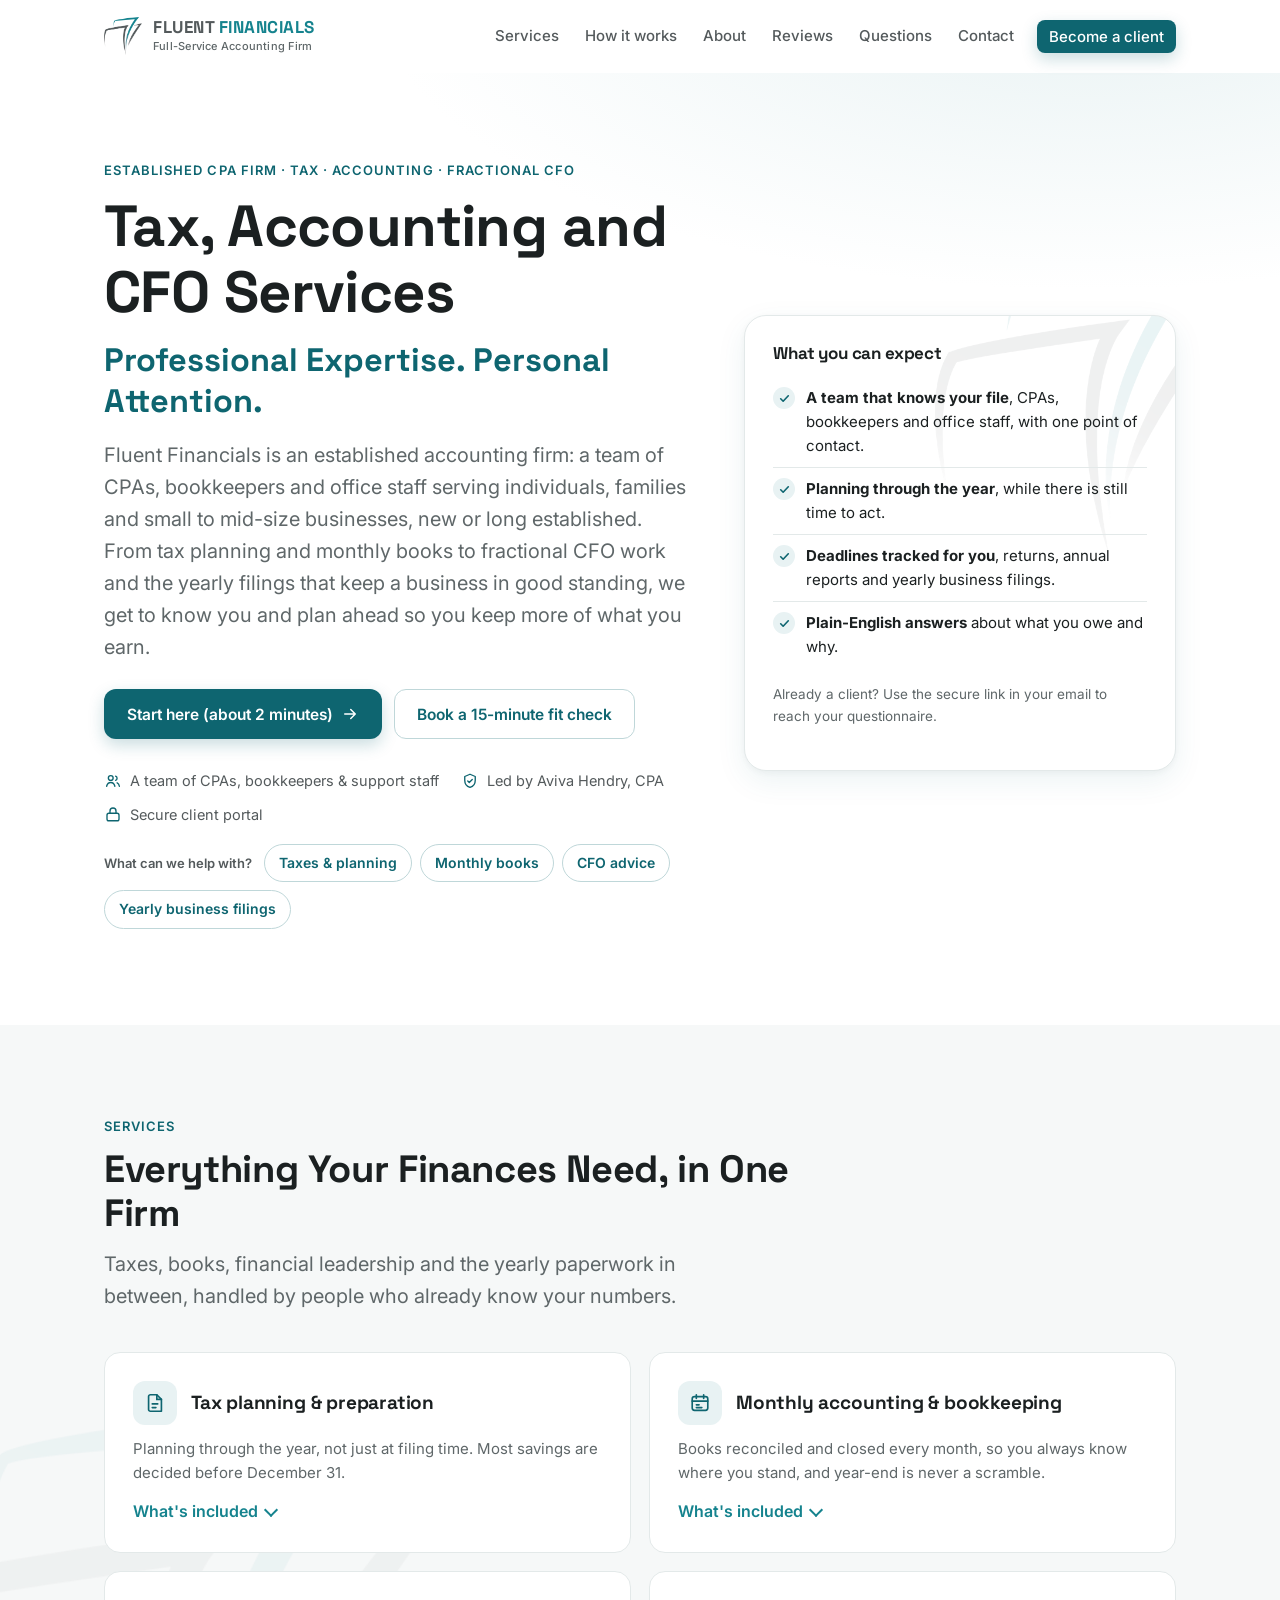
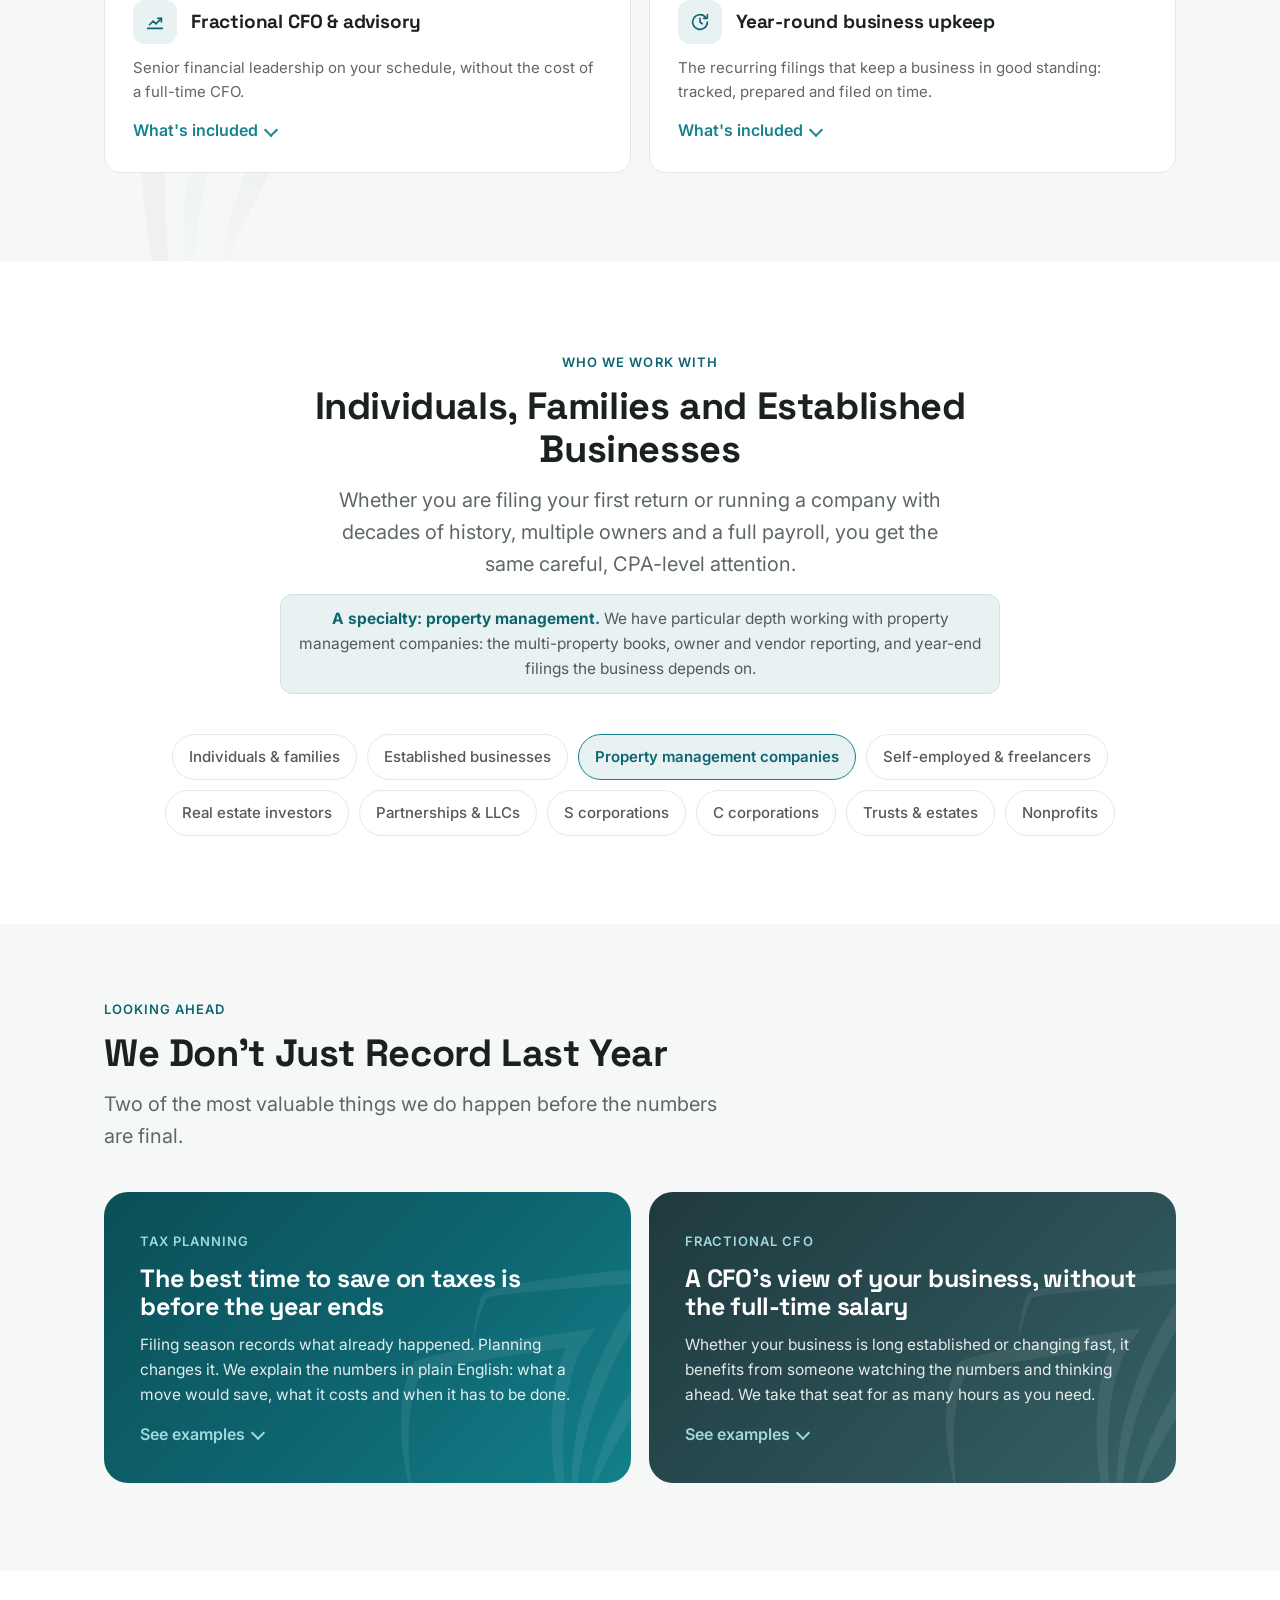
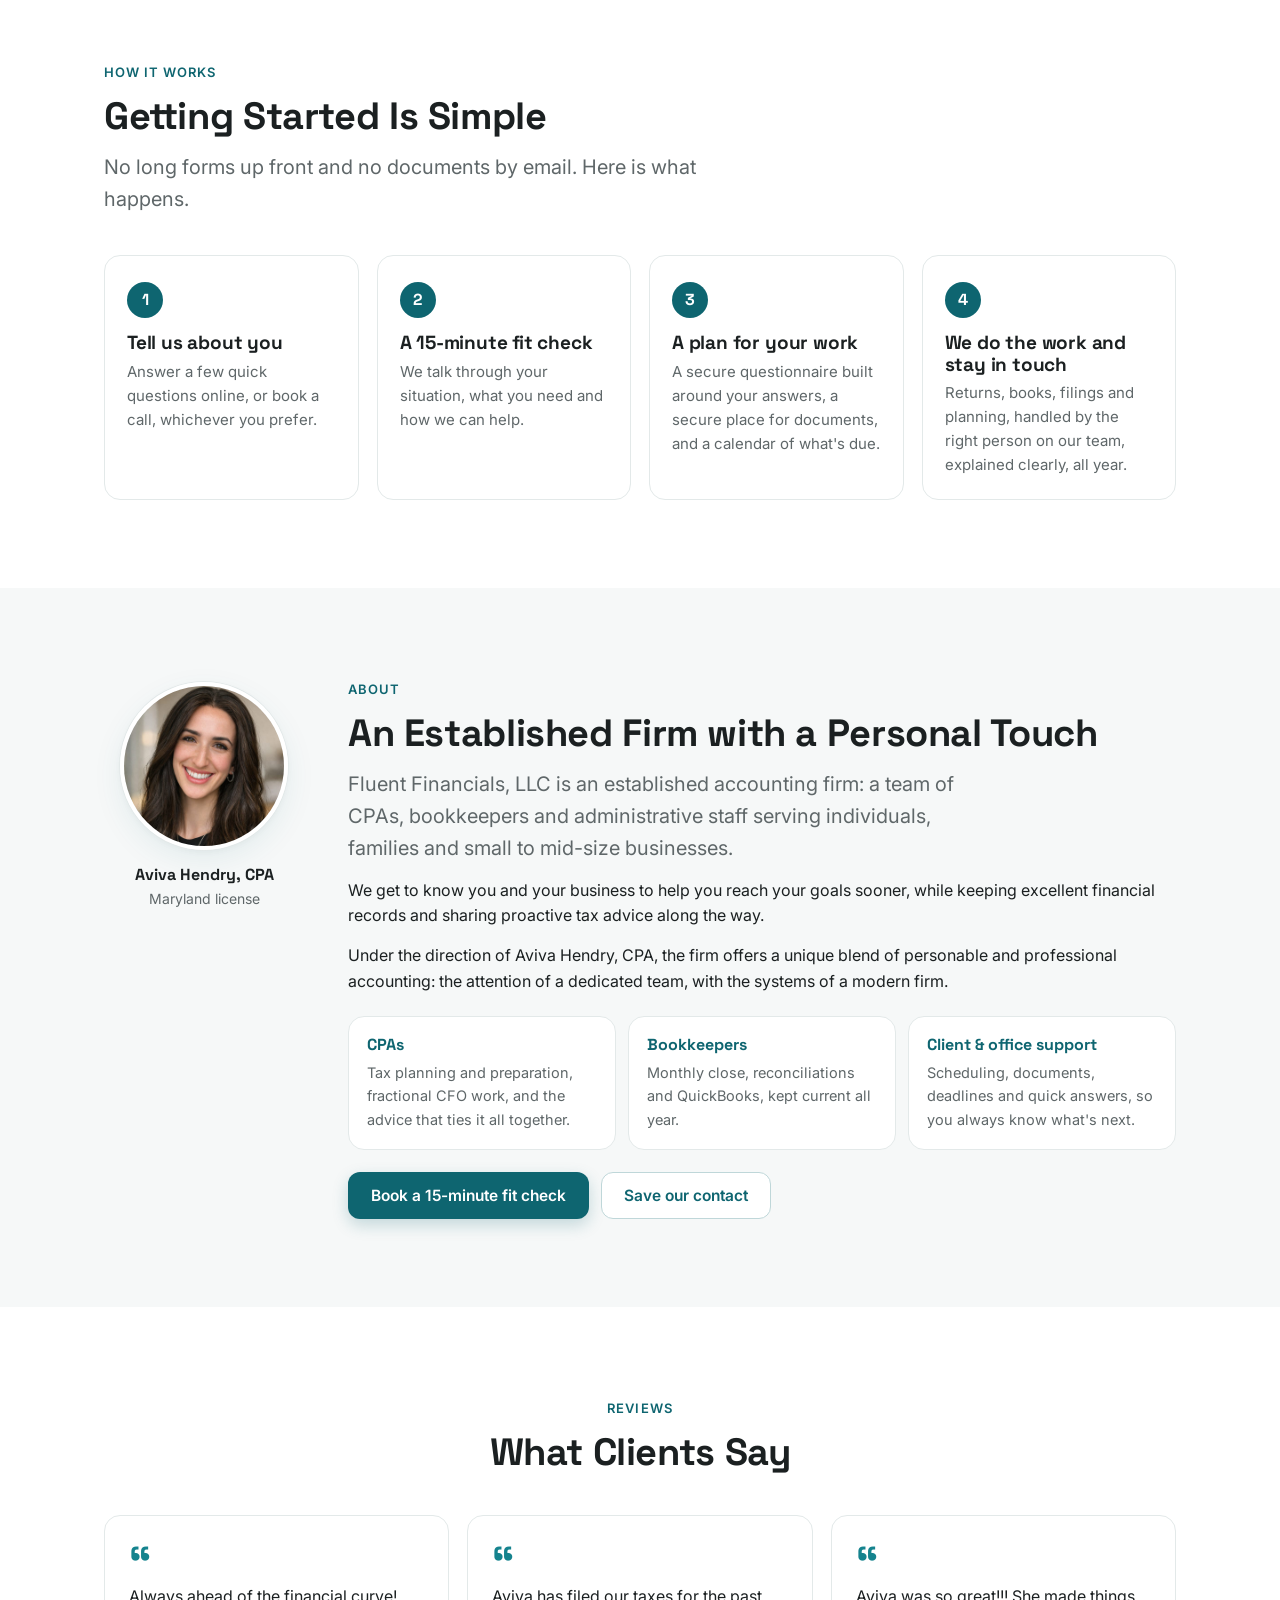
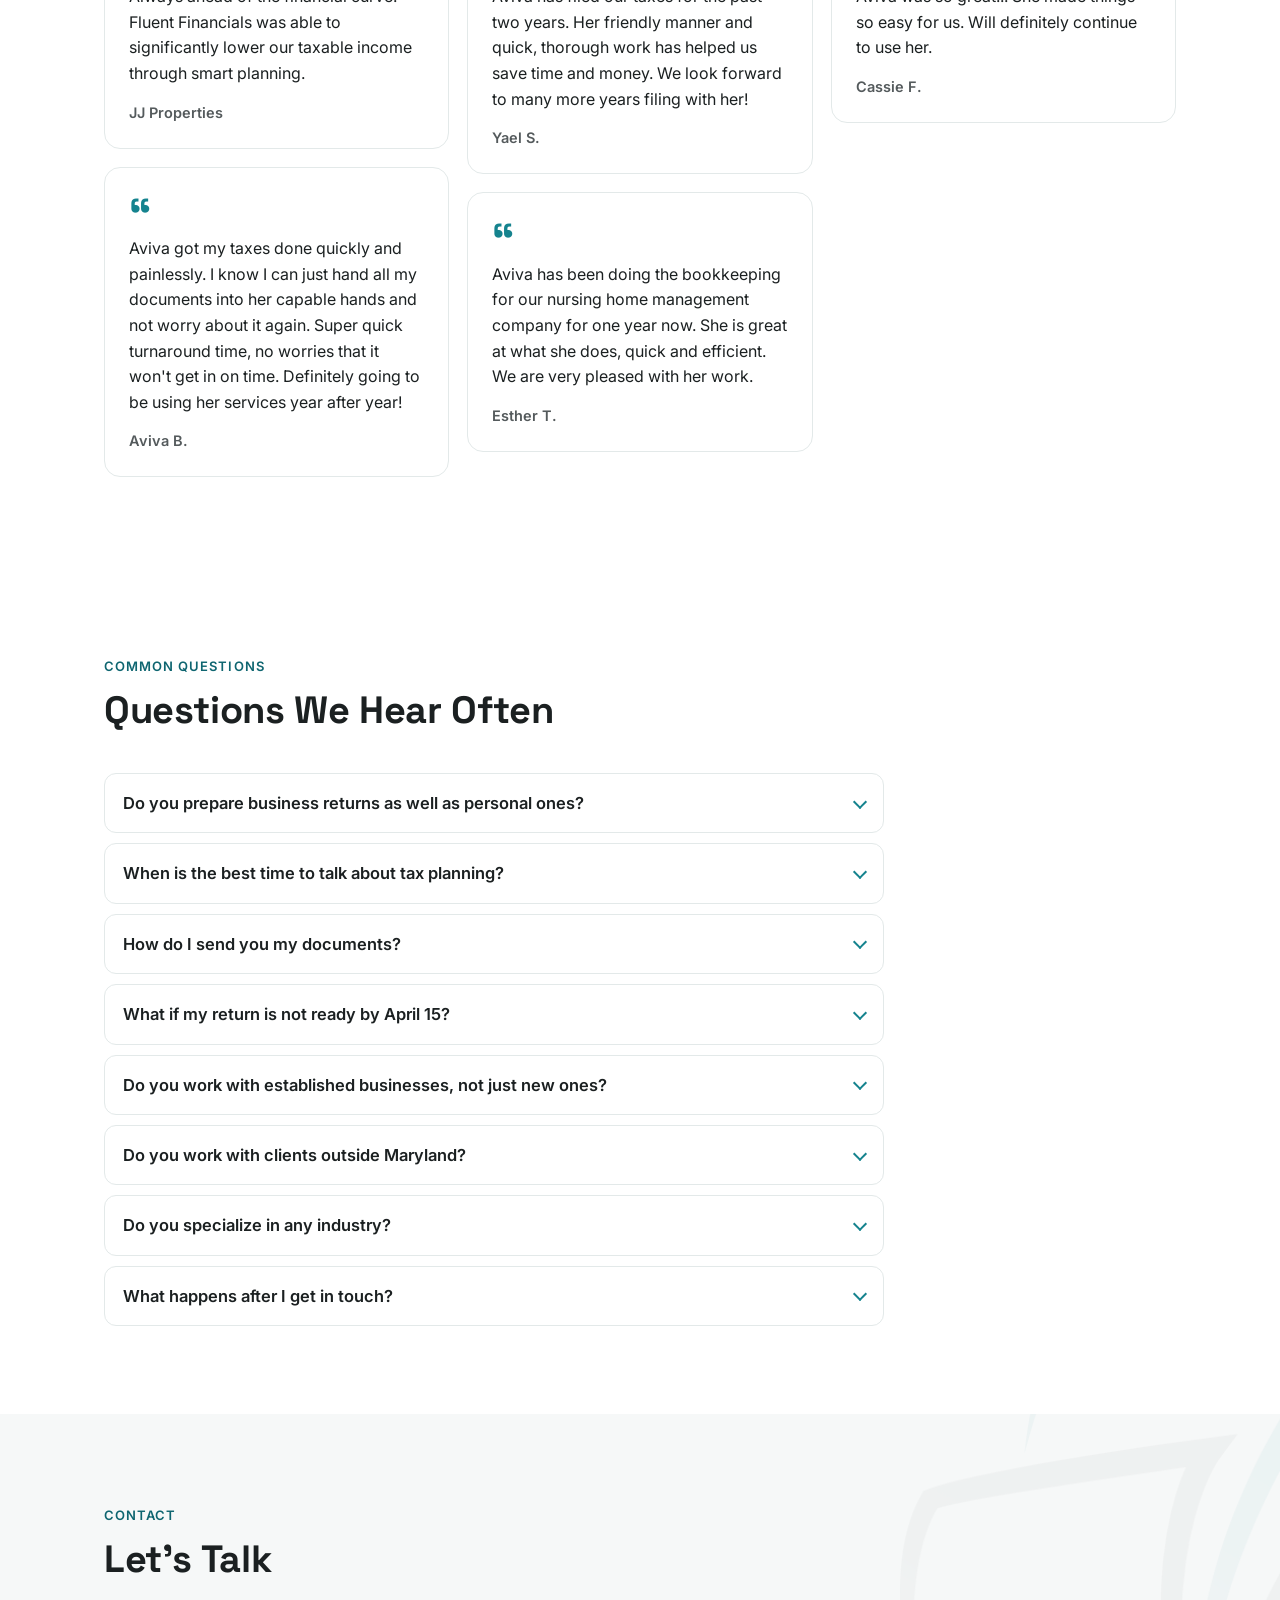
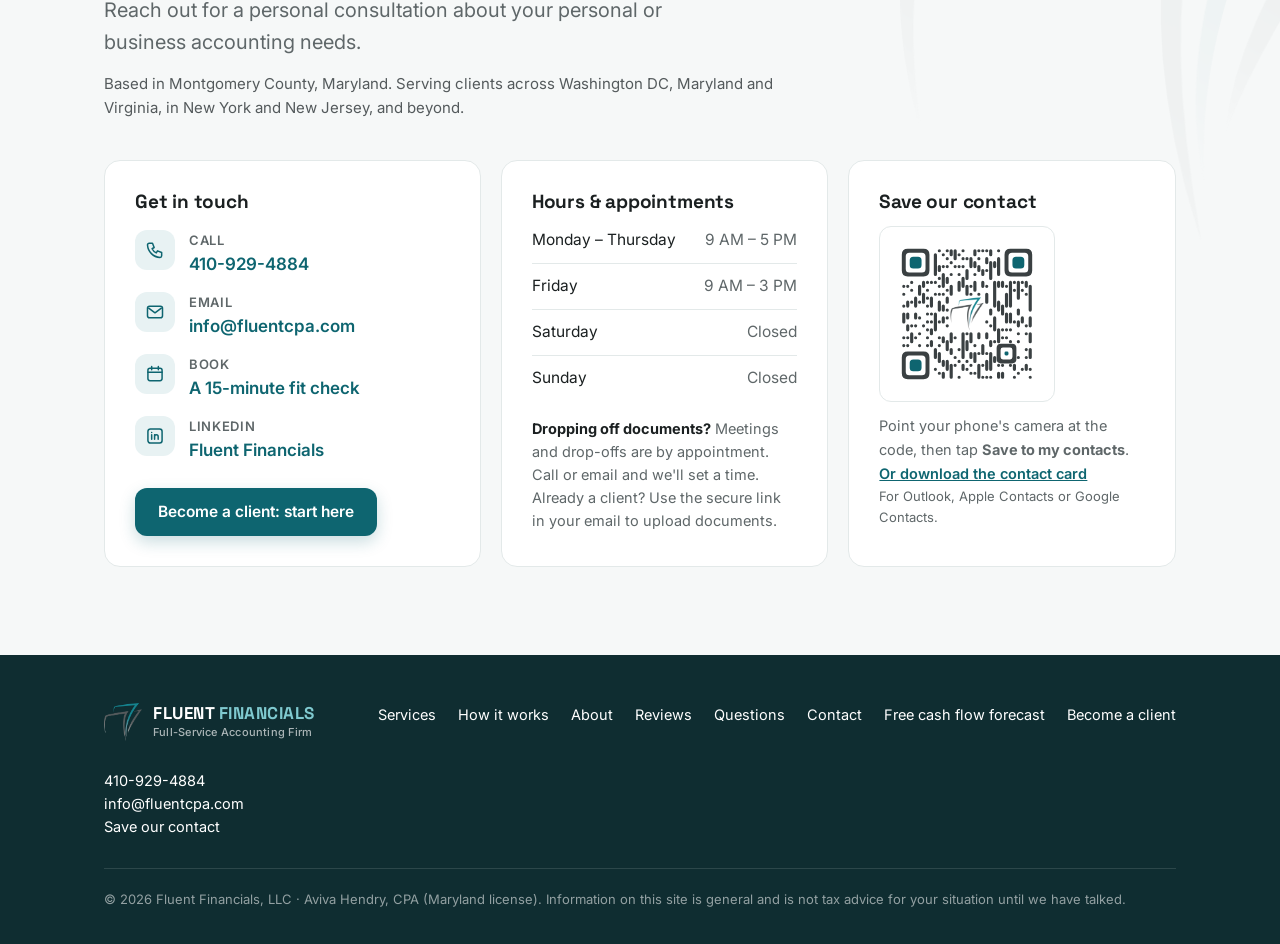
==== index.html @ 5401658e "Toolkit pack becomes a free Cash Flow Forecast page (cash-flow.html), no sign-up The paid pack and i" ====
<!DOCTYPE html>
<html lang="en">
<head>
<meta charset="UTF-8">
<meta name="viewport" content="width=device-width, initial-scale=1, viewport-fit=cover">
<title>Fluent Financials | CPA Firm in Montgomery County, MD</title>
<meta name="description" content="Fluent Financials, LLC is an established CPA firm in Montgomery County, Maryland, serving the DC area, New York and New Jersey, with a team of CPAs, bookkeepers and support staff led by Aviva Hendry, CPA: tax planning and preparation, monthly accounting and bookkeeping, fractional CFO services and year-round business filings for individuals and small to mid-size businesses.">
<link rel="canonical" href="https://www.fluentcpa.com/">
<meta property="og:type" content="website">
<meta property="og:title" content="Fluent Financials | tax, accounting and fractional CFO services">
<meta property="og:description" content="An established CPA firm: a team of CPAs, bookkeepers and support staff, led by Aviva Hendry, CPA.">
<meta property="og:url" content="https://www.fluentcpa.com/">
<meta property="og:image" content="https://www.fluentcpa.com/assets/mark-512.png">
<link rel="icon" type="image/png" sizes="32x32" href="assets/favicon-32.png">
<link rel="icon" type="image/png" sizes="192x192" href="assets/favicon.png">
<link rel="apple-touch-icon" href="assets/apple-touch-icon.png">
<link rel="preconnect" href="https://fonts.googleapis.com">
<link rel="preconnect" href="https://fonts.gstatic.com" crossorigin>
<link href="https://fonts.googleapis.com/css2?family=Inter:wght@400;500;600;700&family=Space+Grotesk:wght@500;600;700&display=swap" rel="stylesheet">
<link rel="stylesheet" href="assets/site.css">
<script type="application/ld+json">
{
 "@context": "https://schema.org",
 "@type": "FAQPage",
 "mainEntity": [
  {
   "@type": "Question",
   "name": "Do you prepare business returns as well as personal ones?",
   "acceptedAnswer": {
    "@type": "Answer",
    "text": "Yes. Individual and family returns, and partnership, S corporation, C corporation, trust, estate and nonprofit returns."
   }
  },
  {
   "@type": "Question",
   "name": "When is the best time to talk about tax planning?",
   "acceptedAnswer": {
    "@type": "Answer",
    "text": "Before the year ends. Most savings, like retirement contributions, the timing of income and expenses, or a change of business structure, have to be in place by December 31 to count."
   }
  },
  {
   "@type": "Question",
   "name": "How do I send you my documents?",
   "acceptedAnswer": {
    "@type": "Answer",
    "text": "Through our secure portal. Please do not send tax documents or ID by email: the portal keeps them protected, and we let you know exactly what we still need."
   }
  },
  {
   "@type": "Question",
   "name": "What if my return is not ready by April 15?",
   "acceptedAnswer": {
    "@type": "Answer",
    "text": "We can file an extension, which gives six more months to file. An extension does not extend the time to pay, so if you are likely to owe, we estimate the amount with you and it is paid by April 15."
   }
  },
  {
   "@type": "Question",
   "name": "Do you work with established businesses, not just new ones?",
   "acceptedAnswer": {
    "@type": "Answer",
    "text": "Yes. From monthly accounting and bookkeeping to fractional CFO work, we work with businesses at every stage, including long-established companies with multiple owners and a full payroll."
   }
  },
  {
   "@type": "Question",
   "name": "Do you work with clients outside Maryland?",
   "acceptedAnswer": {
    "@type": "Answer",
    "text": "Yes. We are based in Montgomery County, Maryland, and work with clients across Washington DC, Maryland and Virginia, in New York and New Jersey, and in other states. Documents come to us through our secure portal, so distance is rarely an issue."
   }
  },
  {
   "@type": "Question",
   "name": "Do you specialize in any industry?",
   "acceptedAnswer": {
    "@type": "Answer",
    "text": "Property management. We have particular depth with property management companies: the multi-property books, owner and vendor reporting, and the year-end filings the business depends on."
   }
  },
  {
   "@type": "Question",
   "name": "What happens after I get in touch?",
   "acceptedAnswer": {
    "@type": "Answer",
    "text": "You answer a few quick questions about yourself or your business, we talk through what you need, and we send a short, personal checklist of what to gather. No long forms up front."
   }
  }
 ]
}
</script>
<script type="application/ld+json">
{
  "@context": "https://schema.org",
  "@type": "AccountingService",
  "name": "Fluent Financials, LLC",
  "url": "https://www.fluentcpa.com/",
  "logo": "https://www.fluentcpa.com/assets/mark-512.png",
  "telephone": "+1-410-929-4884",
  "email": "info@fluentcpa.com",
  "slogan": "Full-Service Accounting Firm",
  "areaServed": [
    { "@type": "AdministrativeArea", "name": "Montgomery County, Maryland" },
    { "@type": "State", "name": "Maryland" },
    { "@type": "City", "name": "Washington, DC" },
    { "@type": "State", "name": "Virginia" },
    { "@type": "State", "name": "New York" },
    { "@type": "State", "name": "New Jersey" }
  ],
  "address": { "@type": "PostalAddress", "addressRegion": "MD", "addressCountry": "US" },
  "description": "CPA firm based in Montgomery County, Maryland, serving individuals and businesses across Washington DC, Maryland and Virginia, New York and New Jersey.",
  "knowsAbout": ["Tax preparation", "Tax planning", "Bookkeeping", "Monthly accounting", "Fractional CFO services", "Business tax returns", "Property management accounting"],
  "hasOfferCatalog": { "@type": "OfferCatalog", "name": "Services", "itemListElement": [
    { "@type": "Offer", "itemOffered": { "@type": "Service", "name": "Tax planning and preparation" } },
    { "@type": "Offer", "itemOffered": { "@type": "Service", "name": "Monthly accounting and bookkeeping" } },
    { "@type": "Offer", "itemOffered": { "@type": "Service", "name": "Fractional CFO and advisory" } },
    { "@type": "Offer", "itemOffered": { "@type": "Service", "name": "Year-round business upkeep" } }
  ] },
  "sameAs": ["https://www.linkedin.com/company/fluent-financials-llc", "https://maps.google.com/?cid=396413161671310485"],
  "hasMap": "https://maps.google.com/?cid=396413161671310485",
  "openingHoursSpecification": [
    { "@type": "OpeningHoursSpecification", "dayOfWeek": ["Monday","Tuesday","Wednesday","Thursday"], "opens": "09:00", "closes": "17:00" },
    { "@type": "OpeningHoursSpecification", "dayOfWeek": "Friday", "opens": "09:00", "closes": "15:00" }
  ]
}
</script>
</head>
<body>
<a class="skip" href="#main">Skip to content</a>

<header class="site-head" id="top">
  <div class="wrap head-row">
    <a class="brand" href="#top" aria-label="Fluent Financials home">
      <img src="assets/mark-512.png" alt="" width="38" height="38">
      <span class="brand-word">FLUENT<span> FINANCIALS</span><small>Full-Service Accounting Firm</small></span>
    </a>
    <button class="menu-btn" aria-label="Open menu" aria-expanded="false" aria-controls="nav"><span></span><span></span><span></span></button>
    <nav class="nav" id="nav" aria-label="Main">
      <a href="#services">Services</a>
      <a href="#how">How it works</a>
      <a href="#about">About</a>
      <a href="#reviews">Reviews</a><a href="#faq">Questions</a>
      <a href="#contact">Contact</a>
      <a class="btn btn-primary btn-sm" href="start.html">Become a client</a>
    </nav>
  </div>
</header>

<main id="main">

  <!-- Hero -->
  <section class="hero">
    <div class="wrap hero-grid">
      <div>
        <span class="eyebrow">Established CPA firm · Tax · Accounting · Fractional CFO</span>
        <h1>Tax, Accounting and CFO Services<span class="h1-sub">Professional Expertise. Personal Attention.</span></h1>
        <p class="lead">Fluent Financials is an established accounting firm: a team of CPAs, bookkeepers and office staff serving individuals, families and small to mid-size businesses, new or long established. From tax planning and monthly books to fractional CFO work and the yearly filings that keep a business in good standing, we get to know you and plan ahead so you keep more of what you earn.</p>
        <div class="cta">
          <a class="btn btn-primary" href="start.html">Start here (about 2 minutes)
            <svg width="18" height="18" viewBox="0 0 24 24" fill="none" aria-hidden="true"><path d="M5 12h14M13 6l6 6-6 6" stroke="currentColor" stroke-width="2" stroke-linecap="round" stroke-linejoin="round"/></svg></a>
          <a class="btn btn-ghost" href="https://calendar.app.google/BtsU65bDQKpgyYo2A" target="_blank" rel="noopener">Book a 15-minute fit check</a>
        </div>
        <ul class="trust">
          <li><svg width="18" height="18" viewBox="0 0 24 24" fill="none" aria-hidden="true"><circle cx="9" cy="8" r="3.2" stroke="#0E6570" stroke-width="1.8"/><path d="M3.5 19c.8-3.2 3-5 5.5-5s4.7 1.8 5.5 5M15.5 5.5a3 3 0 010 5.6M17.5 14.4c1.6.7 2.7 2.3 3 4.6" stroke="#0E6570" stroke-width="1.8" stroke-linecap="round"/></svg>A team of CPAs, bookkeepers &amp; support staff</li>
          <li><svg width="18" height="18" viewBox="0 0 24 24" fill="none" aria-hidden="true"><path d="M12 3l7 3v5c0 4.4-3 8.3-7 9.5C8 19.3 5 15.4 5 11V6l7-3z" stroke="#0E6570" stroke-width="1.8" stroke-linejoin="round"/><path d="M9 12l2 2 4-4" stroke="#0E6570" stroke-width="1.8" stroke-linecap="round" stroke-linejoin="round"/></svg>Led by Aviva Hendry, CPA</li>
          <li><svg width="18" height="18" viewBox="0 0 24 24" fill="none" aria-hidden="true"><rect x="4" y="11" width="16" height="10" rx="2.5" stroke="#0E6570" stroke-width="1.8"/><path d="M8 11V8a4 4 0 118 0v3" stroke="#0E6570" stroke-width="1.8" stroke-linecap="round"/></svg>Secure client portal</li>
        </ul>
        <nav class="help-row" aria-label="What can we help with?"><span class="help-label">What can we help with?</span><a href="#services" data-open-service="0">Taxes &amp; planning</a><a href="#services" data-open-service="1">Monthly books</a><a href="#services" data-open-service="2">CFO advice</a><a href="#services" data-open-service="3">Yearly business filings</a></nav>
      </div>
      <aside class="hero-card" aria-label="What working with us looks like">
        <img class="mark-bg" src="assets/mark-512.png" alt="">
        <h3>What you can expect</h3>
        <ul class="checks">
          <li><span class="tick"><svg width="13" height="13" viewBox="0 0 24 24" fill="none" aria-hidden="true"><path d="M5 12.5l4.5 4.5L19 7" stroke="currentColor" stroke-width="3" stroke-linecap="round" stroke-linejoin="round"/></svg></span><span><b>A team that knows your file</b>, CPAs, bookkeepers and office staff, with one point of contact.</span></li>
          <li><span class="tick"><svg width="13" height="13" viewBox="0 0 24 24" fill="none" aria-hidden="true"><path d="M5 12.5l4.5 4.5L19 7" stroke="currentColor" stroke-width="3" stroke-linecap="round" stroke-linejoin="round"/></svg></span><span><b>Planning through the year</b>, while there is still time to act.</span></li>
          <li><span class="tick"><svg width="13" height="13" viewBox="0 0 24 24" fill="none" aria-hidden="true"><path d="M5 12.5l4.5 4.5L19 7" stroke="currentColor" stroke-width="3" stroke-linecap="round" stroke-linejoin="round"/></svg></span><span><b>Deadlines tracked for you</b>, returns, annual reports and yearly business filings.</span></li>
          <li><span class="tick"><svg width="13" height="13" viewBox="0 0 24 24" fill="none" aria-hidden="true"><path d="M5 12.5l4.5 4.5L19 7" stroke="currentColor" stroke-width="3" stroke-linecap="round" stroke-linejoin="round"/></svg></span><span><b>Plain-English answers</b> about what you owe and why.</span></li>
        </ul>
        <p class="foot">Already a client? Use the secure link in your email to reach your questionnaire.</p>
      </aside>
    </div>
  </section>

  <!-- Services: four equal areas -->
  <section id="services" class="alt">
    <div class="wrap">
      <div class="section-head">
        <span class="eyebrow">Services</span>
        <h2>Everything Your Finances Need, in One Firm</h2>
        <p class="lead">Taxes, books, financial leadership and the yearly paperwork in between, handled by people who already know your numbers.</p>
      </div>
      <div class="grid g2 pillars">
        <article class="card pillar">
          <div class="pillar-head"><div class="icon"><svg width="22" height="22" viewBox="0 0 24 24" fill="none" aria-hidden="true"><path d="M7 3h7l5 5v13H7a2 2 0 01-2-2V5a2 2 0 012-2z" stroke="currentColor" stroke-width="1.8" stroke-linejoin="round"/><path d="M14 3v5h5M9 13h6M9 17h4" stroke="currentColor" stroke-width="1.8" stroke-linecap="round"/></svg></div>
            <h3>Tax planning &amp; preparation</h3></div>
          <p>Planning through the year, not just at filing time. Most savings are decided before December 31.</p>
          <details class="more"><summary>What's included</summary>
            <ul class="ticks">
              <li>Tax planning for individuals and business owners</li>
              <li>Individual and family returns</li>
              <li>Partnership, S corporation and C corporation returns</li>
              <li>Trust, estate and nonprofit returns</li>
            </ul>
          </details>
        </article>
        <article class="card pillar">
          <div class="pillar-head"><div class="icon"><svg width="22" height="22" viewBox="0 0 24 24" fill="none" aria-hidden="true"><rect x="3.5" y="5" width="17" height="15" rx="2.5" stroke="currentColor" stroke-width="1.8"/><path d="M3.5 10h17M8 3v4M16 3v4M8 14h3M8 17h6" stroke="currentColor" stroke-width="1.8" stroke-linecap="round"/></svg></div>
            <h3>Monthly accounting &amp; bookkeeping</h3></div>
          <p>Books reconciled and closed every month, so you always know where you stand, and year-end is never a scramble.</p>
          <details class="more"><summary>What's included</summary>
            <ul class="ticks">
              <li>Full-close monthly accounting</li>
              <li>Bookkeeping</li>
              <li>Monthly financial statements</li>
              <li>QuickBooks set-up, clean-up and maintenance</li>
            </ul>
          </details>
        </article>
        <article class="card pillar">
          <div class="pillar-head"><div class="icon"><svg width="22" height="22" viewBox="0 0 24 24" fill="none" aria-hidden="true"><path d="M4 19h16M6 15l4-4 3 3 6-6" stroke="currentColor" stroke-width="1.8" stroke-linecap="round" stroke-linejoin="round"/><path d="M15 8h4v4" stroke="currentColor" stroke-width="1.8" stroke-linecap="round" stroke-linejoin="round"/></svg></div>
            <h3>Fractional CFO &amp; advisory</h3></div>
          <p>Senior financial leadership on your schedule, without the cost of a full-time CFO.</p>
          <details class="more"><summary>What's included</summary>
            <ul class="ticks">
              <li>Fractional CFO services</li>
              <li>Budgeting and financial forecasting</li>
              <li>Business consulting</li>
              <li>Entity formation and structure</li>
            </ul>
          </details>
        </article>
        <article class="card pillar">
          <div class="pillar-head"><div class="icon"><svg width="22" height="22" viewBox="0 0 24 24" fill="none" aria-hidden="true"><path d="M20 12a8 8 0 11-2.3-5.6M20 4v4h-4" stroke="currentColor" stroke-width="1.8" stroke-linecap="round" stroke-linejoin="round"/><path d="M12 8v4l2.5 2" stroke="currentColor" stroke-width="1.8" stroke-linecap="round"/></svg></div>
            <h3>Year-round business upkeep</h3></div>
          <p>The recurring filings that keep a business in good standing: tracked, prepared and filed on time.</p>
          <details class="more"><summary>What's included</summary>
            <ul class="ticks">
              <li>Maryland annual report and personal property return</li>
              <li>1099 preparation and filing</li>
              <li>Payroll and sales-tax filings</li>
              <li>Business license renewals and deadline tracking</li>
            </ul>
          </details>
        </article>
      </div>
    </div>
  </section>

  <!-- Who we work with -->
  <section class="center">
    <div class="wrap">
      <div class="section-head center">
        <span class="eyebrow">Who we work with</span>
        <h2>Individuals, Families and Established Businesses</h2>
        <p class="lead">Whether you are filing your first return or running a company with decades of history, multiple owners and a full payroll, you get the same careful, CPA-level attention.</p>
        <p class="niche"><b>A specialty: property management.</b> We have particular depth working with property management companies: the multi-property books, owner and vendor reporting, and year-end filings the business depends on.</p>
      </div>
      <div class="chips" role="list">
        <span class="chip" role="listitem">Individuals &amp; families</span>
        <span class="chip" role="listitem">Established businesses</span>
        <span class="chip chip-hi" role="listitem">Property management companies</span>
        <span class="chip" role="listitem">Self-employed &amp; freelancers</span>
        <span class="chip" role="listitem">Real estate investors</span>
        <span class="chip" role="listitem">Partnerships &amp; LLCs</span>
        <span class="chip" role="listitem">S corporations</span>
        <span class="chip" role="listitem">C corporations</span>
        <span class="chip" role="listitem">Trusts &amp; estates</span>
        <span class="chip" role="listitem">Nonprofits</span>
      </div>
    </div>
  </section>

  <!-- Looking ahead: tax planning and fractional CFO, side by side -->
  <section class="alt" style="padding-top:72px;">
    <div class="wrap">
      <div class="section-head">
        <span class="eyebrow">Looking ahead</span>
        <h2>We Don't Just Record Last Year</h2>
        <p class="lead">Two of the most valuable things we do happen before the numbers are final.</p>
      </div>
      <div class="ahead">
        <div class="band">
          <span class="eyebrow" style="color:#9FD9DE;">Tax planning</span>
          <h3>The best time to save on taxes is before the year ends</h3>
          <p>Filing season records what already happened. Planning changes it. We explain the numbers in plain English: what a move would save, what it costs and when it has to be done.</p>
          <details class="more more-dark"><summary>See examples</summary>
            <ul>
              <li><b>Retirement contributions</b>How much to put away, and where it saves the most.</li>
              <li><b>Business structure</b>Whether an S corporation or another set-up makes sense yet.</li>
              <li><b>Timing</b>When to take income, pay expenses or sell investments.</li>
              <li><b>Family &amp; education</b>Education savings, dependent care and gifts.</li>
            </ul>
          </details>
        </div>
        <div class="band band-alt">
          <span class="eyebrow" style="color:#9FD9DE;">Fractional CFO</span>
          <h3>A CFO's view of your business, without the full-time salary</h3>
          <p>Whether your business is long established or changing fast, it benefits from someone watching the numbers and thinking ahead. We take that seat for as many hours as you need.</p>
          <details class="more more-dark"><summary>See examples</summary>
            <ul>
              <li><b>Cash flow &amp; forecasting</b>Know what is coming in and going out, months ahead.</li>
              <li><b>Budgets &amp; targets</b>Set together, tracked monthly.</li>
              <li><b>A regular numbers review</b>What changed, why, and what to do about it.</li>
              <li><b>Big decisions</b>Hiring, pricing, financing, expansion or succession, with the numbers in front of you.</li>
            </ul>
          </details>
        </div>
      </div>
    </div>
  </section>

  <!-- How it works -->
  <section id="how">
    <div class="wrap">
      <div class="section-head">
        <span class="eyebrow">How it works</span>
        <h2>Getting Started Is Simple</h2>
        <p class="lead">No long forms up front and no documents by email. Here is what happens.</p>
      </div>
      <div class="steps">
        <div class="step"><h3>Tell us about you</h3><p>Answer a few quick questions online, or book a call, whichever you prefer.</p></div>
        <div class="step"><h3>A 15-minute fit check</h3><p>We talk through your situation, what you need and how we can help.</p></div>
        <div class="step"><h3>A plan for your work</h3><p>A secure questionnaire built around your answers, a secure place for documents, and a calendar of what's due.</p></div>
        <div class="step"><h3>We do the work and stay in touch</h3><p>Returns, books, filings and planning, handled by the right person on our team, explained clearly, all year.</p></div>
      </div>
    </div>
  </section>

  <!-- About -->
  <section id="about" class="alt">
    <div class="wrap about">
      <figure class="person">
        <img src="assets/aviva-hendry.jpg" alt="Aviva Hendry, CPA" width="168" height="168" loading="lazy">
        <figcaption><b>Aviva Hendry, CPA</b>Maryland license</figcaption>
      </figure>
      <div>
        <span class="eyebrow">About</span>
        <h2>An Established Firm with a Personal Touch</h2>
        <p class="lead">Fluent Financials, LLC is an established accounting firm: a team of CPAs, bookkeepers and administrative staff serving individuals, families and small to mid-size businesses.</p>
        <p>We get to know you and your business to help you reach your goals sooner, while keeping excellent financial records and sharing proactive tax advice along the way.</p>
        <p>Under the direction of Aviva Hendry, CPA, the firm offers a unique blend of personable and professional accounting: the attention of a dedicated team, with the systems of a modern firm.</p>
        <div class="team">
          <div class="card"><h4>CPAs</h4><p>Tax planning and preparation, fractional CFO work, and the advice that ties it all together.</p></div>
          <div class="card"><h4>Bookkeepers</h4><p>Monthly close, reconciliations and QuickBooks, kept current all year.</p></div>
          <div class="card"><h4>Client &amp; office support</h4><p>Scheduling, documents, deadlines and quick answers, so you always know what's next.</p></div>
        </div>
        <div style="display:flex;gap:12px;flex-wrap:wrap;margin-top:22px;">
          <a class="btn btn-primary" href="https://calendar.app.google/BtsU65bDQKpgyYo2A" target="_blank" rel="noopener">Book a 15-minute fit check</a>
          <a class="btn btn-ghost js-save-contact" href="#save">Save our contact</a>
        </div>
      </div>
    </div>
  </section>

  <!-- Testimonials -->
  <section id="reviews">
    <div class="wrap">
      <div class="section-head center">
        <span class="eyebrow">Reviews</span>
        <h2>What Clients Say</h2>
      </div>
      <div class="quotes">
        <figure class="quote"><blockquote>Always ahead of the financial curve! Fluent Financials was able to significantly lower our taxable income through smart planning.</blockquote><figcaption>JJ Properties</figcaption></figure>
        <figure class="quote"><blockquote>Aviva got my taxes done quickly and painlessly. I know I can just hand all my documents into her capable hands and not worry about it again. Super quick turnaround time, no worries that it won't get in on time. Definitely going to be using her services year after year!</blockquote><figcaption>Aviva B.</figcaption></figure>
        <figure class="quote"><blockquote>Aviva has filed our taxes for the past two years. Her friendly manner and quick, thorough work has helped us save time and money. We look forward to many more years filing with her!</blockquote><figcaption>Yael S.</figcaption></figure>
        <figure class="quote"><blockquote>Aviva has been doing the bookkeeping for our nursing home management company for one year now. She is great at what she does, quick and efficient. We are very pleased with her work.</blockquote><figcaption>Esther T.</figcaption></figure>
        <figure class="quote"><blockquote>Aviva was so great!!! She made things so easy for us. Will definitely continue to use her.</blockquote><figcaption>Cassie F.</figcaption></figure>
      </div>
    </div>
  </section>

  <!-- Common questions: fold-outs (also what people type into search) -->
  <section id="faq">
    <div class="wrap">
      <div class="section-head">
        <span class="eyebrow">Common questions</span>
        <h2>Questions We Hear Often</h2>
      </div>
      <div class="faq">
        <details class="faq-item"><summary>Do you prepare business returns as well as personal ones?</summary><p>Yes. Individual and family returns, and partnership, S corporation, C corporation, trust, estate and nonprofit returns.</p></details>
        <details class="faq-item"><summary>When is the best time to talk about tax planning?</summary><p>Before the year ends. Most savings, like retirement contributions, the timing of income and expenses, or a change of business structure, have to be in place by December 31 to count.</p></details>
        <details class="faq-item"><summary>How do I send you my documents?</summary><p>Through our secure portal. Please do not send tax documents or ID by email: the portal keeps them protected, and we let you know exactly what we still need.</p></details>
        <details class="faq-item"><summary>What if my return is not ready by April 15?</summary><p>We can file an extension, which gives six more months to file. An extension does not extend the time to pay, so if you are likely to owe, we estimate the amount with you and it is paid by April 15.</p></details>
        <details class="faq-item"><summary>Do you work with established businesses, not just new ones?</summary><p>Yes. From monthly accounting and bookkeeping to fractional CFO work, we work with businesses at every stage, including long-established companies with multiple owners and a full payroll.</p></details>
        <details class="faq-item"><summary>Do you work with clients outside Maryland?</summary><p>Yes. We are based in Montgomery County, Maryland, and work with clients across Washington DC, Maryland and Virginia, in New York and New Jersey, and in other states. Documents come to us through our secure portal, so distance is rarely an issue.</p></details>
        <details class="faq-item"><summary>Do you specialize in any industry?</summary><p>Property management. We have particular depth with property management companies: the multi-property books, owner and vendor reporting, and the year-end filings the business depends on.</p></details>
        <details class="faq-item"><summary>What happens after I get in touch?</summary><p>You answer a few quick questions about yourself or your business, we talk through what you need, and we send a short, personal checklist of what to gather. No long forms up front.</p></details>
      </div>
    </div>
  </section>

  <!-- Contact -->
  <section id="contact" class="alt">
    <div class="wrap">
      <div class="section-head">
        <span class="eyebrow">Contact</span>
        <h2>Let's Talk</h2>
        <p class="lead">Reach out for a personal consultation about your personal or business accounting needs.</p>
        <p class="where">Based in Montgomery County, Maryland. Serving clients across Washington DC, Maryland and Virginia, in New York and New Jersey, and beyond.</p>
      </div>
      <div class="contact">
        <div class="card">
          <h3>Get in touch</h3>
          <ul class="contact-list">
            <li><span class="icon"><svg width="20" height="20" viewBox="0 0 24 24" fill="none" aria-hidden="true"><path d="M5 4h4l2 5-2.5 1.5a11 11 0 005 5L15 13l5 2v4a2 2 0 01-2 2A16 16 0 013 6a2 2 0 012-2z" stroke="currentColor" stroke-width="1.8" stroke-linejoin="round"/></svg></span><div><b>Call</b><a href="tel:+14109294884">410-929-4884</a></div></li>
            <li><span class="icon"><svg width="20" height="20" viewBox="0 0 24 24" fill="none" aria-hidden="true"><rect x="3" y="5" width="18" height="14" rx="2.5" stroke="currentColor" stroke-width="1.8"/><path d="M4 7l8 6 8-6" stroke="currentColor" stroke-width="1.8" stroke-linejoin="round"/></svg></span><div><b>Email</b><a href="mailto:info@fluentcpa.com">info@fluentcpa.com</a></div></li>
            <li><span class="icon"><svg width="20" height="20" viewBox="0 0 24 24" fill="none" aria-hidden="true"><rect x="3.5" y="5" width="17" height="15" rx="2.5" stroke="currentColor" stroke-width="1.8"/><path d="M3.5 10h17M8 3v4M16 3v4" stroke="currentColor" stroke-width="1.8" stroke-linecap="round"/></svg></span><div><b>Book</b><a href="https://calendar.app.google/BtsU65bDQKpgyYo2A" target="_blank" rel="noopener">A 15-minute fit check</a></div></li>
            <li><span class="icon"><svg width="20" height="20" viewBox="0 0 24 24" fill="none" aria-hidden="true"><rect x="3.5" y="3.5" width="17" height="17" rx="3" stroke="currentColor" stroke-width="1.8"/><path d="M8 10.5V16M8 7.8v.1M11.5 16v-3.2c0-1.4 1-2.3 2.2-2.3s2.1.9 2.1 2.3V16M11.5 10.5V16" stroke="currentColor" stroke-width="1.8" stroke-linecap="round"/></svg></span><div><b>LinkedIn</b><a href="https://www.linkedin.com/company/fluent-financials-llc" target="_blank" rel="noopener">Fluent Financials</a></div></li>
          </ul>
          <div style="margin-top:24px;"><a class="btn btn-primary" href="start.html">Become a client: start here</a></div>
        </div>
        <div class="card">
          <h3>Hours &amp; appointments</h3>
          <table class="hours">
            <tr><td>Monday – Thursday</td><td>9 AM – 5 PM</td></tr>
            <tr><td>Friday</td><td>9 AM – 3 PM</td></tr>
            <tr><td>Saturday</td><td>Closed</td></tr>
            <tr><td>Sunday</td><td>Closed</td></tr>
          </table>
          <p class="muted" style="margin-top:16px;font-size:14.5px;"><b style="color:var(--ink);">Dropping off documents?</b> Meetings and drop-offs are by appointment. Call or email and we'll set a time.</p>
          <p class="muted" style="font-size:14.5px;margin:0;">Already a client? Use the secure link in your email to upload documents.</p>
        </div>
        <div class="card save" id="save">
          <h3>Save our contact</h3>
          <div class="only-desktop">
            <img class="qr" src="assets/contact-qr.svg" width="196" height="196" alt="QR code: point your phone's camera here to open and save our contact card">
            <p class="muted" style="font-size:14.5px;">Point your phone's camera at the code, then tap <b>Save to my contacts</b>.</p>
            <a href="assets/fluent-financials.vcf" download="Fluent Financials.vcf" style="font-size:14.5px;font-weight:600;">Or download the contact card</a>
            <span class="muted" style="font-size:13px;display:block;">For Outlook, Apple Contacts or Google Contacts.</span>
          </div>
          <div class="only-touch">
            <div class="mini-card">
              <img src="assets/mark-512.png" alt="" width="44" height="44">
              <div><b>Fluent Financials</b><span>Full-Service Accounting Firm</span><span>410-929-4884 · info@fluentcpa.com</span></div>
            </div>
            <a class="btn btn-primary btn-save" href="assets/fluent-financials.vcf">
              <svg width="22" height="22" viewBox="0 0 24 24" fill="none" aria-hidden="true"><circle cx="10" cy="8" r="3.5" stroke="currentColor" stroke-width="2"/><path d="M3.5 20c.8-3.6 3.4-5.6 6.5-5.6 1.2 0 2.3.3 3.2.8M18 14v6M15 17h6" stroke="currentColor" stroke-width="2" stroke-linecap="round"/></svg>
              Save to my contacts</a>
            <p class="muted" style="font-size:13.5px;text-align:center;margin:10px 0 0;">Phone, email and website added in one tap.</p>
          </div>
        </div>
      </div>
    </div>
  </section>
</main>

<footer class="site-foot">
  <div class="wrap">
    <div class="foot-row">
      <a class="brand" href="#top" aria-label="Back to top">
        <img src="assets/mark-512.png" alt="" width="34" height="34">
        <span class="brand-word">FLUENT<span> FINANCIALS</span><small>Full-Service Accounting Firm</small></span>
      </a>
      <nav class="foot-links" aria-label="Footer">
        <a href="#services">Services</a><a href="#how">How it works</a><a href="#about">About</a><a href="#reviews">Reviews</a><a href="#faq">Questions</a><a href="#contact">Contact</a><a href="cash-flow.html">Free cash flow forecast</a><a href="start.html">Become a client</a>
      </nav>
      <div>
        <a href="tel:+14109294884">410-929-4884</a><br>
        <a href="mailto:info@fluentcpa.com">info@fluentcpa.com</a><br>
        <a class="js-save-contact" href="#save">Save our contact</a>
      </div>
    </div>
    <div class="foot-legal">© <span id="yr">2026</span> Fluent Financials, LLC · Aviva Hendry, CPA (Maryland license). Information on this site is general and is not tax advice for your situation until we have talked.</div>
  </div>
</footer>

<!-- Phones only: always-visible quick actions, with "Save contact" as the main one. -->
<nav class="mobile-bar" aria-label="Quick contact">
  <a class="mb-icon" href="tel:+14109294884" aria-label="Call 410-929-4884"><svg width="20" height="20" viewBox="0 0 24 24" fill="none" aria-hidden="true"><path d="M5 4h4l2 5-2.5 1.5a11 11 0 005 5L15 13l5 2v4a2 2 0 01-2 2A16 16 0 013 6a2 2 0 012-2z" stroke="currentColor" stroke-width="1.9" stroke-linejoin="round"/></svg><span>Call</span></a>
  <a class="mb-save" href="assets/fluent-financials.vcf"><svg width="22" height="22" viewBox="0 0 24 24" fill="none" aria-hidden="true"><circle cx="10" cy="8" r="3.5" stroke="currentColor" stroke-width="2"/><path d="M3.5 20c.8-3.6 3.4-5.6 6.5-5.6 1.2 0 2.3.3 3.2.8M18 14v6M15 17h6" stroke="currentColor" stroke-width="2" stroke-linecap="round"/></svg>Save contact</a>
  <a class="mb-icon" href="mailto:info@fluentcpa.com" aria-label="Email info@fluentcpa.com"><svg width="20" height="20" viewBox="0 0 24 24" fill="none" aria-hidden="true"><rect x="3" y="5" width="18" height="14" rx="2.5" stroke="currentColor" stroke-width="1.9"/><path d="M4 7l8 6 8-6" stroke="currentColor" stroke-width="1.9" stroke-linejoin="round"/></svg><span>Email</span></a>
</nav>

<script src="assets/motion.js" defer></script>
<script>
  // Mobile menu, header shadow on scroll, current year, and "Save our contact" straight to the card on phones.
  (function () {
    var btn = document.querySelector('.menu-btn'), nav = document.getElementById('nav'), head = document.querySelector('.site-head');
    btn.addEventListener('click', function () {
      var open = nav.classList.toggle('open');
      btn.setAttribute('aria-expanded', open ? 'true' : 'false');
      btn.setAttribute('aria-label', open ? 'Close menu' : 'Open menu');
    });
    nav.addEventListener('click', function (e) { if (e.target.tagName === 'A') { nav.classList.remove('open'); btn.setAttribute('aria-expanded', 'false'); } });
    var onScroll = function () { head.classList.toggle('scrolled', window.scrollY > 8); };
    window.addEventListener('scroll', onScroll, { passive: true }); onScroll();
    document.getElementById('yr').textContent = new Date().getFullYear();
    // On a phone there is nothing to scan: these links open the contact card directly.
    if (window.matchMedia && window.matchMedia('(hover: none) and (pointer: coarse)').matches) {
      Array.prototype.forEach.call(document.querySelectorAll('.js-save-contact'), function (a) { a.setAttribute('href', 'assets/fluent-financials.vcf'); });
      // The bottom bar steps aside while the big save card itself is on screen.
      var bar = document.querySelector('.mobile-bar'), card = document.getElementById('save');
      if (bar && card && 'IntersectionObserver' in window) {
        new IntersectionObserver(function (entries) { bar.classList.toggle('away', entries[0].isIntersecting); }, { threshold: 0.35 }).observe(card);
      }
    }
  })();
</script>
</body>
</html>
---- assets/site.css ----
/* Fluent Financials — website styles. Brand colours match the client portal. */
:root{
  --teal:#15838E; --teal-deep:#0E6570; --teal-wash:#E8F2F3; --teal-mist:#F2F8F8;
  --slate:#545A5C; --ink:#1B2021; --muted:#5F6769;
  --paper:#FFFFFF; --mist:#F6F8F8; --line:#E3E9E9;
  --radius:16px; --shadow:0 10px 30px rgba(14,101,112,.08), 0 2px 6px rgba(27,32,33,.04);
  --max:1120px;
}
*{box-sizing:border-box;}
html{scroll-behavior:smooth;}
@media (prefers-reduced-motion:reduce){ html{scroll-behavior:auto;} *{transition:none !important;animation:none !important;} }
body{margin:0;background:var(--paper);color:var(--ink);font:16px/1.6 'Inter',system-ui,-apple-system,'Segoe UI',sans-serif;-webkit-font-smoothing:antialiased;}
h1,h2,h3,.brand-word{font-family:'Space Grotesk',system-ui,sans-serif;letter-spacing:-.01em;line-height:1.15;color:var(--ink);}
h1{font-size:clamp(34px,5.2vw,58px);margin:0 0 18px;}
h2{font-size:clamp(27px,3.4vw,38px);margin:0 0 12px;}
h3{font-size:19px;margin:0 0 6px;}
p{margin:0 0 14px;}
a{color:var(--teal-deep);}
a:focus-visible,button:focus-visible,input:focus-visible,textarea:focus-visible,select:focus-visible{outline:3px solid rgba(21,131,142,.45);outline-offset:2px;border-radius:6px;}
.wrap{max-width:var(--max);margin:0 auto;padding:0 24px;}
.skip{position:absolute;left:-999px;top:8px;background:var(--ink);color:#fff;padding:8px 12px;border-radius:8px;z-index:100;}
.skip:focus{left:8px;}
.eyebrow{display:inline-block;font-size:13px;font-weight:600;letter-spacing:.08em;text-transform:uppercase;color:var(--teal-deep);margin-bottom:12px;}
.lead{font-size:clamp(17px,1.6vw,20px);color:var(--muted);max-width:640px;}
.muted{color:var(--muted);}

/* Buttons */
.btn{display:inline-flex;align-items:center;justify-content:center;gap:8px;font:600 15.5px/1 'Inter',system-ui,sans-serif;padding:15px 22px;border-radius:12px;text-decoration:none;border:1.5px solid transparent;cursor:pointer;transition:transform .15s,box-shadow .15s,background .15s;}
.btn-primary{background:var(--teal-deep);color:#fff;box-shadow:0 6px 16px rgba(14,101,112,.22);}
.btn-primary:hover{background:#0B5560;transform:translateY(-1px);}
.btn-ghost{background:var(--paper);color:var(--teal-deep);border-color:#BFD7D9;}
.btn-ghost:hover{border-color:var(--teal);background:var(--teal-mist);}
.btn-sm{padding:10px 15px;font-size:14px;border-radius:10px;}

/* Header */
.site-head{position:sticky;top:0;z-index:50;background:rgba(255,255,255,.92);backdrop-filter:saturate(1.4) blur(10px);-webkit-backdrop-filter:saturate(1.4) blur(10px);border-bottom:1px solid transparent;transition:border-color .2s;}
.site-head.scrolled{border-bottom-color:var(--line);}
.head-row{display:flex;align-items:center;gap:20px;height:72px;}
.brand{display:flex;align-items:center;gap:11px;text-decoration:none;flex-shrink:0;}
.brand img{width:38px;height:38px;}
.brand-word{font-weight:700;font-size:17px;letter-spacing:.03em;color:var(--slate);line-height:1.05;}
.brand-word span{color:var(--teal);}
.brand-word small{display:block;font:500 11px/1.3 'Inter',sans-serif;letter-spacing:.02em;color:var(--muted);margin-top:2px;}
.nav{display:flex;gap:4px;margin-left:auto;align-items:center;}
.nav a{color:var(--slate);text-decoration:none;font-weight:500;font-size:15px;padding:8px 11px;border-radius:8px;}
.nav a:hover{background:var(--mist);color:var(--ink);}
.nav .btn{margin-left:8px;color:#fff;}
.menu-btn{display:none;margin-left:auto;background:none;border:1px solid var(--line);border-radius:10px;width:44px;height:44px;cursor:pointer;}
.menu-btn span{display:block;width:18px;height:2px;background:var(--ink);margin:4px auto;border-radius:2px;}
@media (max-width:860px){
  .menu-btn{display:block;}
  .nav{display:none;position:absolute;top:72px;left:0;right:0;flex-direction:column;align-items:stretch;background:var(--paper);border-bottom:1px solid var(--line);padding:10px 16px 18px;box-shadow:0 12px 24px rgba(0,0,0,.06);}
  .nav.open{display:flex;}
  .nav a{padding:12px;font-size:16px;}
  .nav .btn{margin:8px 0 0;}
}

/* Sections */
section{padding:88px 0;}
.alt{background:var(--mist);}
.center{text-align:center;}
.center .lead{margin-left:auto;margin-right:auto;}
.section-head{max-width:720px;margin-bottom:40px;}
.center.section-head,.section-head.center{margin-left:auto;margin-right:auto;}

/* Hero */
.hero{position:relative;overflow:hidden;padding:84px 0 96px;background:radial-gradient(1200px 520px at 85% -10%,var(--teal-wash),transparent 60%),linear-gradient(180deg,#fff, #fff);}
.hero-grid{display:grid;grid-template-columns:1.15fr .85fr;gap:56px;align-items:center;}
.hero .cta{display:flex;gap:12px;flex-wrap:wrap;margin:26px 0 30px;}
.trust{display:flex;flex-wrap:wrap;gap:10px 22px;padding:0;margin:0;list-style:none;color:var(--slate);font-size:14.5px;}
.trust li{display:flex;align-items:center;gap:8px;}
.trust svg{flex-shrink:0;}
.hero-card{position:relative;background:var(--paper);border:1px solid var(--line);border-radius:22px;box-shadow:var(--shadow);padding:28px;}
.hero-card .mark-bg{position:absolute;right:-40px;top:-46px;width:220px;opacity:.07;pointer-events:none;}
.hero-card h3{font-size:17px;margin-bottom:14px;}
.checks{list-style:none;padding:0;margin:0;}
.checks li{display:flex;gap:11px;padding:9px 0;border-top:1px solid var(--line);font-size:15px;}
.checks li:first-child{border-top:0;}
.checks .tick{flex-shrink:0;width:22px;height:22px;border-radius:50%;background:var(--teal-wash);color:var(--teal-deep);display:flex;align-items:center;justify-content:center;margin-top:1px;}
.hero-card .foot{margin-top:16px;font-size:13.5px;color:var(--muted);}
@media (max-width:900px){ .hero-grid{grid-template-columns:1fr;gap:36px;} .hero{padding:56px 0 64px;} }

/* Cards */
.grid{display:grid;gap:18px;}
.g4{grid-template-columns:repeat(4,1fr);}
.g3{grid-template-columns:repeat(3,1fr);}
.g2{grid-template-columns:repeat(2,1fr);}
@media (max-width:980px){ .g4{grid-template-columns:repeat(2,1fr);} .g3{grid-template-columns:repeat(2,1fr);} }
@media (max-width:620px){ .g4,.g3,.g2{grid-template-columns:1fr;} }
.card{background:var(--paper);border:1px solid var(--line);border-radius:var(--radius);padding:24px;transition:box-shadow .2s,transform .2s,border-color .2s;}
.card:hover{box-shadow:var(--shadow);border-color:#D3E3E4;}
.card p{color:var(--muted);font-size:15px;margin:0;}
.icon{width:44px;height:44px;border-radius:12px;background:var(--teal-wash);color:var(--teal-deep);display:flex;align-items:center;justify-content:center;margin-bottom:16px;}


/* Who we work with */
.chips{display:flex;flex-wrap:wrap;gap:10px;justify-content:center;margin-top:8px;}
.chip{background:var(--paper);border:1px solid var(--line);border-radius:999px;padding:10px 16px;font-size:15px;font-weight:500;color:var(--slate);}

/* Steps */
.steps{counter-reset:step;display:grid;grid-template-columns:repeat(4,1fr);gap:18px;}
.step{position:relative;padding:26px 22px 22px;background:var(--paper);border:1px solid var(--line);border-radius:var(--radius);}
.step::before{counter-increment:step;content:counter(step);display:flex;align-items:center;justify-content:center;width:36px;height:36px;border-radius:50%;background:var(--teal-deep);color:#fff;font:700 16px 'Space Grotesk',sans-serif;margin-bottom:14px;}
.step p{color:var(--muted);font-size:15px;margin:0;}
@media (max-width:980px){ .steps{grid-template-columns:repeat(2,1fr);} }
@media (max-width:620px){ .steps{grid-template-columns:1fr;} }

/* Service areas: four equal cards */
.pillar{padding:28px;}
.pillar-head{display:flex;align-items:center;gap:14px;margin-bottom:12px;}
.pillar-head .icon{margin:0;flex-shrink:0;}
.pillar-head h3{margin:0;}
.pillar > p{margin-bottom:14px;}
.ticks{list-style:none;margin:0;padding:0;display:grid;gap:8px;}
.ticks li{position:relative;padding-left:26px;font-size:15px;color:var(--ink);}
.ticks li::before{content:"";position:absolute;left:0;top:4px;width:16px;height:16px;border-radius:50%;background:var(--teal-wash) url("data:image/svg+xml,%3Csvg xmlns='http://www.w3.org/2000/svg' viewBox='0 0 24 24'%3E%3Cpath d='M6 12.5l4 4L18 8' fill='none' stroke='%230E6570' stroke-width='3' stroke-linecap='round' stroke-linejoin='round'/%3E%3C/svg%3E") center/11px no-repeat;}

/* Looking ahead: tax planning and fractional CFO side by side */
.ahead{display:grid;grid-template-columns:1fr 1fr;gap:18px;}
@media (max-width:900px){ .ahead{grid-template-columns:1fr;} }
.band{background:linear-gradient(135deg,#0B4F57,var(--teal-deep) 55%,#13808A);color:#fff;border-radius:24px;padding:36px;}
.band-alt{background:linear-gradient(135deg,#1F3A3E,#2A4E53 55%,#356267);}
.band h3{color:#fff;font-size:clamp(21px,2.2vw,25px);margin-bottom:12px;}
.band p{color:rgba(255,255,255,.88);font-size:15.5px;}
.band ul{list-style:none;margin:18px 0 0;padding:0;display:grid;gap:10px;}
.band li{background:rgba(255,255,255,.09);border:1px solid rgba(255,255,255,.14);border-radius:12px;padding:12px 15px;font-size:14.5px;}
.band li b{display:block;font-family:'Space Grotesk',sans-serif;font-size:15.5px;margin-bottom:2px;}
@media (max-width:620px){ .band{padding:28px 22px;} }

/* About: a small, modest photo beside the text */
.about{display:grid;grid-template-columns:200px 1fr;gap:44px;align-items:start;}
.person{margin:6px 0 0;text-align:center;}
.person img{width:168px;height:168px;object-fit:cover;object-position:50% 30%;border-radius:50%;border:4px solid #fff;box-shadow:0 0 0 1px var(--line),var(--shadow);display:block;margin:0 auto 12px;}
.person figcaption{font-size:14px;color:var(--muted);}
.person figcaption b{display:block;font-family:'Space Grotesk',sans-serif;font-size:16px;color:var(--ink);}
@media (max-width:760px){ .about{grid-template-columns:1fr;gap:20px;} .person{text-align:left;display:flex;align-items:center;gap:16px;margin:0;} .person img{width:96px;height:96px;margin:0;} }

/* Testimonials */
.quotes{columns:3 300px;column-gap:18px;}
.quote{break-inside:avoid;margin:0 0 18px;background:var(--paper);border:1px solid var(--line);border-radius:var(--radius);padding:24px;}
.quote blockquote{margin:0 0 14px;font-size:16px;color:var(--ink);}
.quote blockquote::before{content:"\201C";display:block;font:700 44px/0.6 'Space Grotesk',serif;color:var(--teal);margin:10px 0 8px;}
.quote figcaption{font-weight:600;color:var(--slate);font-size:14.5px;}

/* Contact */
.contact{display:grid;grid-template-columns:1.15fr 1fr 1fr;gap:20px;}
.contact .card{padding:30px;}
@media (max-width:1060px){ .contact{grid-template-columns:1fr 1fr;} .contact .save{grid-column:span 2;} }
.save .qr{display:block;width:176px;height:176px;margin:14px 0 12px;border:1px solid var(--line);border-radius:12px;padding:6px;background:#fff;}
.only-touch{display:none;}
@media (hover:none) and (pointer:coarse){ .only-touch{display:block;} .only-desktop{display:none;} }
.contact-list{list-style:none;padding:0;margin:18px 0 0;display:grid;gap:14px;}
.contact-list li{display:flex;gap:14px;align-items:flex-start;}
.contact-list .icon{margin:0;width:40px;height:40px;flex-shrink:0;}
.contact-list b{display:block;font-size:13px;font-weight:600;color:var(--muted);text-transform:uppercase;letter-spacing:.05em;}
.contact-list a{font-size:17px;font-weight:600;text-decoration:none;}
.hours{width:100%;border-collapse:collapse;margin-top:6px;font-size:15.5px;}
.hours td{padding:10px 0;border-top:1px solid var(--line);}
.hours tr:first-child td{border-top:0;}
.hours td:last-child{text-align:right;color:var(--muted);}
@media (max-width:760px){ .contact{grid-template-columns:1fr;} .contact .save{grid-column:auto;} }

/* Footer */
.site-foot{background:#0F2D31;color:rgba(255,255,255,.75);padding:48px 0 34px;font-size:14.5px;}
.site-foot a{color:#fff;text-decoration:none;}
.site-foot a:hover{text-decoration:underline;}
.foot-row{display:flex;flex-wrap:wrap;gap:28px 48px;justify-content:space-between;align-items:flex-start;}
.site-foot .brand-word{color:#fff;}
.site-foot .brand-word span{color:#7FC9CF;}
.site-foot .brand-word small{color:rgba(255,255,255,.65);}
.foot-links{display:flex;flex-wrap:wrap;gap:10px 22px;}
.foot-legal{margin-top:30px;padding-top:20px;border-top:1px solid rgba(255,255,255,.12);font-size:13px;color:rgba(255,255,255,.55);}

/* Form (start.html) */
.form-shell{max-width:760px;margin:0 auto;}
.form-card{background:var(--paper);border:1px solid var(--line);border-radius:22px;box-shadow:var(--shadow);padding:34px;}
@media (max-width:620px){ .form-card{padding:22px 18px;border-radius:18px;} }
fieldset{border:0;padding:0;margin:0 0 28px;}
legend{font:700 18px/1.3 'Space Grotesk',sans-serif;margin-bottom:4px;padding:0;}
.hint{font-size:14px;color:var(--muted);margin:0 0 12px;}
.field{margin-bottom:16px;}
.field label{display:block;font-weight:600;font-size:14.5px;margin-bottom:6px;}
.req{color:#B3261E;}
input[type=text],input[type=email],input[type=tel],textarea,select{width:100%;font:16px/1.4 'Inter',sans-serif;padding:12px 14px;border:1.5px solid var(--line);border-radius:10px;background:#fff;color:var(--ink);transition:border-color .15s;}
input:focus,textarea:focus,select:focus{border-color:var(--teal);outline:none;}
textarea{min-height:110px;resize:vertical;}
.two{display:grid;grid-template-columns:1fr 1fr;gap:14px;}
@media (max-width:620px){ .two{grid-template-columns:1fr;} }
.options{display:grid;grid-template-columns:repeat(2,1fr);gap:10px;}
@media (max-width:620px){ .options{grid-template-columns:1fr;} }
.opt{position:relative;display:flex;align-items:flex-start;gap:11px;border:1.5px solid var(--line);border-radius:12px;padding:12px 14px;cursor:pointer;font-size:15px;line-height:1.4;transition:border-color .15s,background .15s;}
.opt:hover{border-color:#BFD7D9;}
.opt input{margin:2px 0 0;width:18px;height:18px;accent-color:var(--teal-deep);flex-shrink:0;}
.opt:has(input:checked){border-color:var(--teal);background:var(--teal-mist);}
.opt small{display:block;color:var(--muted);font-size:13px;margin-top:2px;}
.err-msg{display:none;color:#B3261E;font-size:14px;margin-top:6px;}
.invalid .err-msg{display:block;}
.invalid input[type=text],.invalid input[type=email],.invalid .options{border-color:#B3261E;}
.invalid .options{border:1.5px solid #E7B4B0;border-radius:14px;padding:6px;}
.hp{position:absolute;left:-5000px;width:1px;height:1px;overflow:hidden;}
.notice{background:var(--teal-mist);border:1px solid #CFE3E5;border-radius:12px;padding:14px 16px;font-size:14.5px;color:var(--slate);}
.notice.warn{background:#FFF7E6;border-color:#F1DDB0;color:#6B4E00;}
.progress{height:6px;background:var(--line);border-radius:999px;overflow:hidden;margin:6px 0 26px;}
.progress div{height:100%;width:0;background:var(--teal);transition:width .25s;}
.done{text-align:center;padding:20px 6px;}
.done .big-tick{width:64px;height:64px;border-radius:50%;background:var(--teal-deep);color:#fff;display:flex;align-items:center;justify-content:center;margin:0 auto 18px;}

/* Phones: a business-card preview and a big, obvious "Save to my contacts" button */
.mini-card{display:flex;gap:12px;align-items:center;border:1px solid var(--line);border-radius:14px;padding:12px 14px;margin:12px 0 14px;background:var(--teal-mist);}
.mini-card img{width:44px;height:44px;flex-shrink:0;}
.mini-card b{display:block;font-family:'Space Grotesk',sans-serif;font-size:16px;}
.mini-card span{display:block;font-size:13px;color:var(--muted);}
.btn-save{width:100%;padding:18px;font-size:17px;border-radius:14px;}
.mobile-bar{display:none;}
@media (hover:none) and (pointer:coarse){
  .mobile-bar{display:flex;position:fixed;left:10px;right:10px;bottom:calc(10px + env(safe-area-inset-bottom));z-index:70;gap:8px;padding:8px;
    background:rgba(255,255,255,.97);border:1px solid var(--line);border-radius:18px;box-shadow:0 10px 30px rgba(15,45,49,.22);}
  .mobile-bar a{text-decoration:none;border-radius:12px;display:flex;align-items:center;justify-content:center;}
  .mb-save{flex:1;gap:9px;background:var(--teal-deep);color:#fff;font:700 16.5px/1 'Inter',sans-serif;padding:15px 10px;}
  .mb-icon{width:62px;flex-direction:column;gap:3px;background:var(--teal-wash);color:var(--teal-deep);font-size:11.5px;font-weight:600;}
  .mobile-bar{transition:transform .25s,opacity .25s;}
  .mobile-bar.away{transform:translateY(130%);opacity:0;pointer-events:none;}
  body{padding-bottom:calc(86px + env(safe-area-inset-bottom));}
}

/* About: who does what on the team */
.team{display:grid;grid-template-columns:repeat(3,1fr);gap:12px;margin:22px 0 4px;}
.team .card{padding:18px;}
.team h4{font:700 16px/1.25 'Space Grotesk',sans-serif;margin:0 0 6px;color:var(--teal-deep);}
.team p{font-size:14.5px;}
@media (max-width:980px){ .team{grid-template-columns:1fr;} }

/* Hero: the services line, then the promise in teal */
.h1-sub{display:block;font-size:.56em;line-height:1.25;color:var(--teal-deep);margin-top:14px;letter-spacing:0;}

/* Who we work with: the property-management specialty */
.niche{max-width:720px;margin:14px auto 0;background:var(--teal-wash);border:1px solid #CFE3E5;border-radius:12px;padding:12px 16px;font-size:15.5px;color:var(--slate);}
.niche b{color:var(--teal-deep);}
.chip-hi{border-color:var(--teal);color:var(--teal-deep);background:var(--teal-wash);font-weight:600;}

/* Fold-outs (2026-10-18): every word kept, shown on a tap. Search engines still read the text inside. */
details.more{margin-top:6px;}
details.more > summary,details.faq-item > summary{cursor:pointer;list-style:none;font-weight:600;color:var(--teal,#15838E);display:flex;align-items:center;gap:8px;user-select:none;}
details.more > summary::-webkit-details-marker,details.faq-item > summary::-webkit-details-marker{display:none;}
details.more > summary::after,details.faq-item > summary::after{content:"";width:8px;height:8px;border-right:2px solid currentColor;border-bottom:2px solid currentColor;transform:rotate(45deg);transition:transform .2s ease;margin-top:-3px;}
details[open].more > summary::after,details[open].faq-item > summary::after{transform:rotate(-135deg);margin-top:3px;}
details.more[open] > :not(summary){animation:fold .22s ease;}
details.more > summary:hover,details.faq-item > summary:hover{text-decoration:underline;}
details.more-dark > summary{color:#9FD9DE;}
.faq{max-width:780px;display:grid;gap:10px;}
details.faq-item{background:#fff;border:1px solid #E3E9E9;border-radius:12px;padding:16px 18px;}
details.faq-item > summary{color:#1B2021;justify-content:space-between;font-size:16.5px;}
details.faq-item > summary::after{color:#15838E;flex-shrink:0;}
details.faq-item p{margin:10px 0 0;color:#545A5C;line-height:1.6;}
details.faq-item[open] p{animation:fold .22s ease;}
@keyframes fold{from{opacity:0;transform:translateY(-4px);}to{opacity:1;transform:none;}}
@media (prefers-reduced-motion: reduce){details.more[open] > :not(summary),details.faq-item[open] p{animation:none;}details.more > summary::after,details.faq-item > summary::after{transition:none;}}
.where{margin:8px 0 0;color:#545A5C;font-size:15px;}

/* Quiet motion and the help row (2026-10-18). Only for visitors whose device does not ask for reduced motion. */
.help-row{display:flex;flex-wrap:wrap;align-items:center;gap:8px;margin-top:18px;}
.help-label{font-size:13px;font-weight:600;color:#545A5C;margin-right:4px;}
.help-row a{font-size:14px;font-weight:600;color:var(--teal-deep);text-decoration:none;padding:7px 14px;border:1px solid #BFD7D9;border-radius:999px;background:#fff;transition:background .2s ease,border-color .2s ease,transform .2s ease;}
.help-row a:hover,.help-row a:focus-visible{background:var(--teal-mist);border-color:var(--teal);transform:translateY(-1px);}
.motion .reveal{opacity:0;transform:translateY(14px);transition:opacity .7s cubic-bezier(.2,.65,.3,1),transform .7s cubic-bezier(.2,.65,.3,1);}
.motion .reveal.in{opacity:1;transform:none;}
.card.pillar{position:relative;transition:transform .25s ease,box-shadow .25s ease;}
.card.pillar::before{content:"";position:absolute;left:0;top:0;height:3px;width:0;background:var(--teal);border-radius:3px 3px 0 0;transition:width .35s ease;}
.card.pillar:hover{transform:translateY(-3px);box-shadow:0 14px 34px rgba(14,101,112,.12);}
.card.pillar:hover::before,.card.pillar.flash::before{width:100%;}
.card.pillar.flash{box-shadow:0 0 0 2px rgba(21,131,142,.35),0 14px 34px rgba(14,101,112,.12);}
.hero-card .checks li{opacity:0;transform:translateX(-6px);animation:tickIn .5s ease forwards;}
.hero-card .checks li:nth-child(1){animation-delay:.35s}.hero-card .checks li:nth-child(2){animation-delay:.5s}
.hero-card .checks li:nth-child(3){animation-delay:.65s}.hero-card .checks li:nth-child(4){animation-delay:.8s}
@keyframes tickIn{to{opacity:1;transform:none;}}
@media (prefers-reduced-motion: reduce){.motion .reveal{opacity:1;transform:none;transition:none;}.hero-card .checks li{opacity:1;transform:none;animation:none;}
  .card.pillar,.card.pillar::before,.help-row a{transition:none;}.card.pillar:hover{transform:none;}}

/* The logo as a large, faint watermark (owner, 2026-10-18): the top card, behind Services, in the dark planning
   panels and behind Contact. Decorative only: never in front of text, never clickable. */
.hero-card{overflow:hidden;}
.hero-card .mark-bg{right:-60px;top:-60px;width:300px;opacity:.09;}
#services,#contact{position:relative;overflow:hidden;}
#services::before,#contact::before{content:"";position:absolute;pointer-events:none;background:url(mark-512.png) no-repeat center/contain;opacity:.045;z-index:0;}
#services::before{width:620px;height:615px;left:-170px;bottom:-150px;}
#contact::before{width:520px;height:516px;right:-140px;top:-90px;}
#services > .wrap,#contact > .wrap{position:relative;z-index:1;}
.band{position:relative;overflow:hidden;}
.band::after{content:"";position:absolute;pointer-events:none;width:300px;height:298px;right:-70px;bottom:-80px;background:url(mark-512.png) no-repeat center/contain;filter:brightness(0) invert(1);opacity:.07;}
.band > *{position:relative;z-index:1;}
@media (max-width:720px){#services::before{width:420px;height:417px;left:-160px;bottom:-120px;}#contact::before{width:360px;height:357px;right:-150px;top:-60px;}.hero-card .mark-bg{width:240px;}}
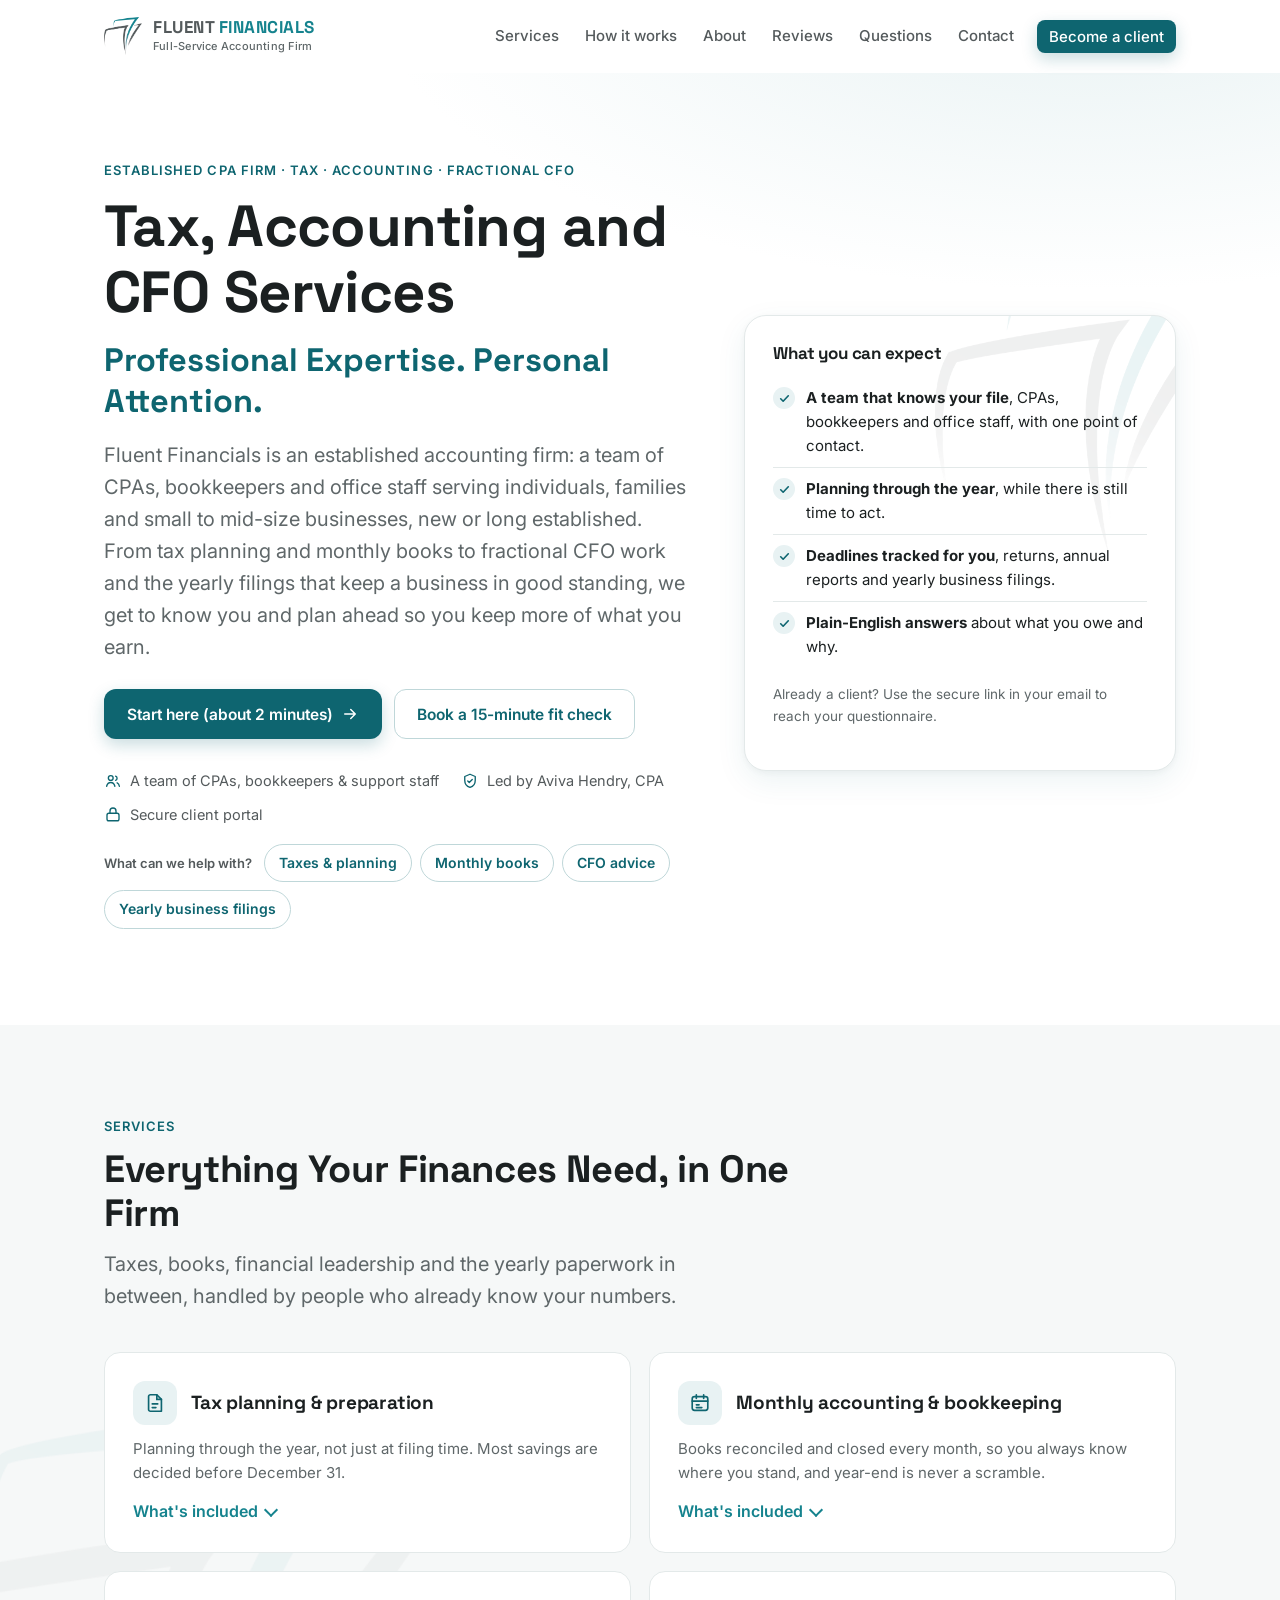
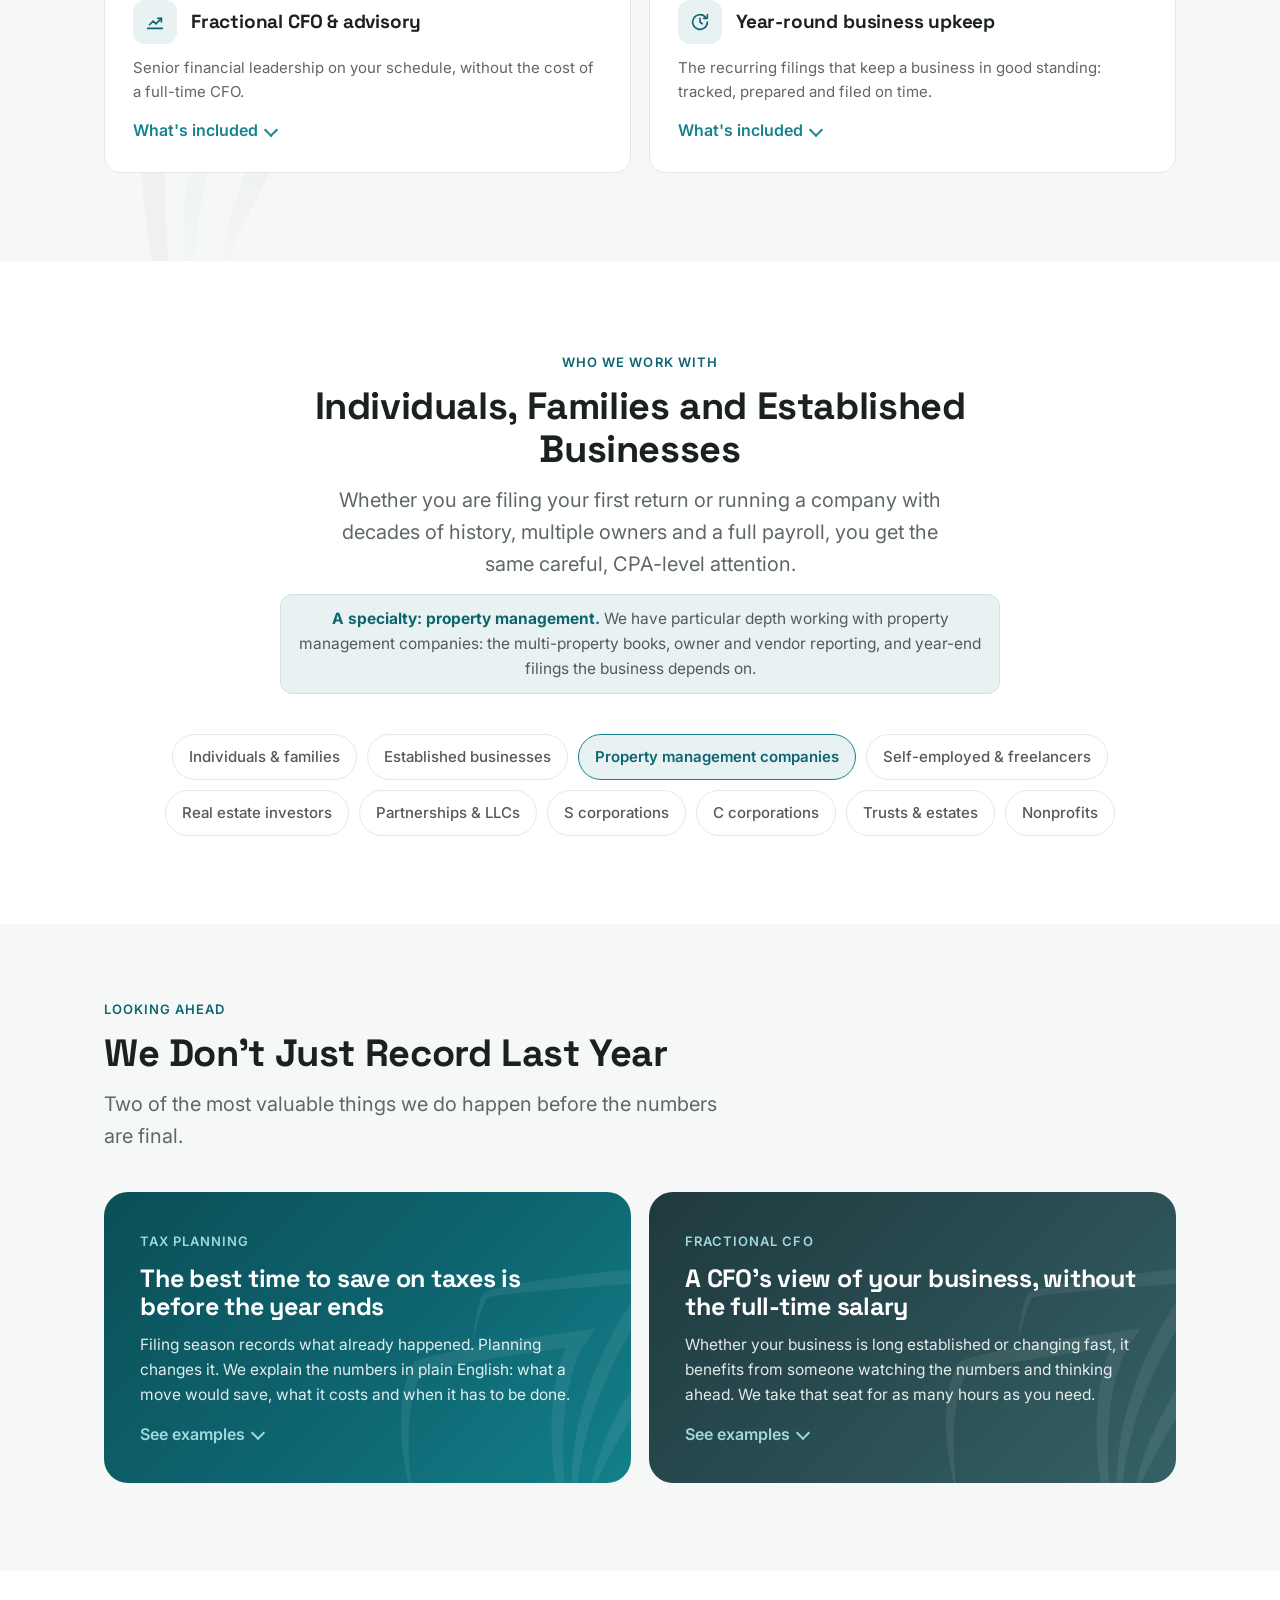
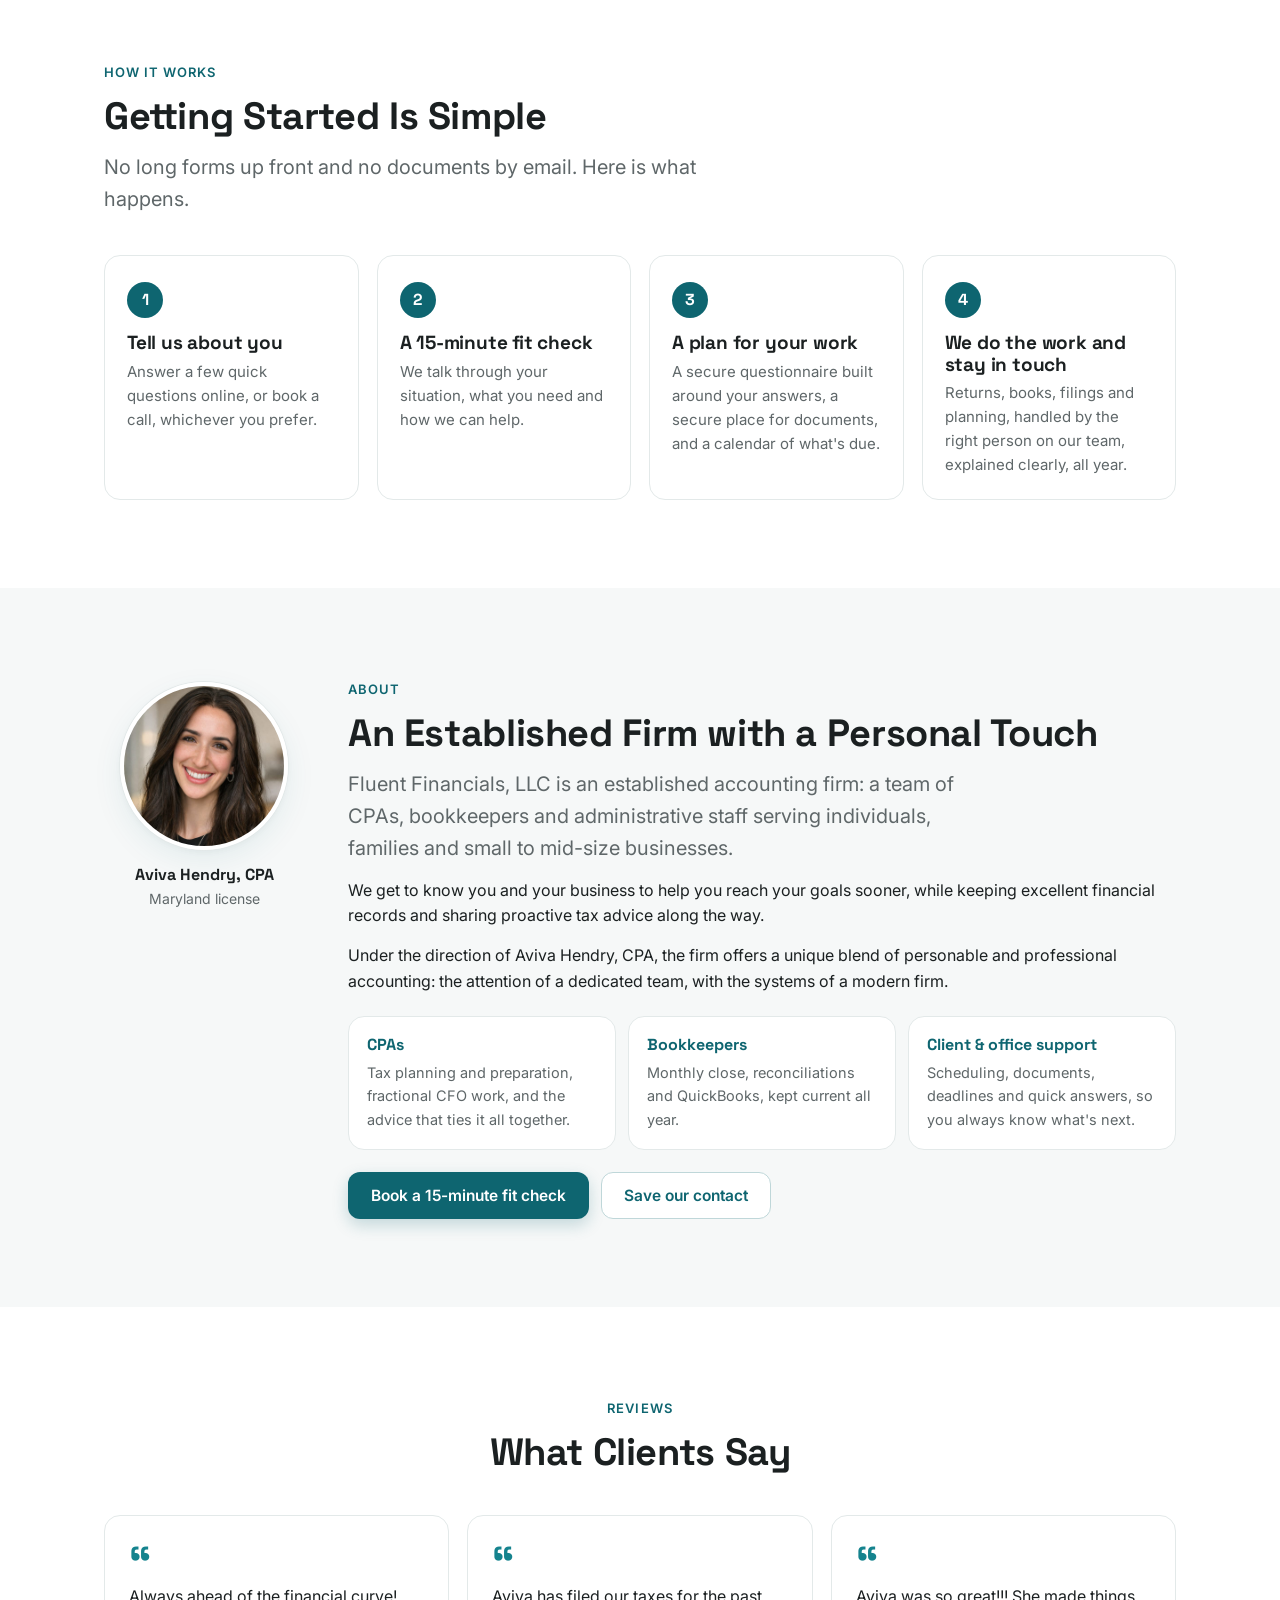
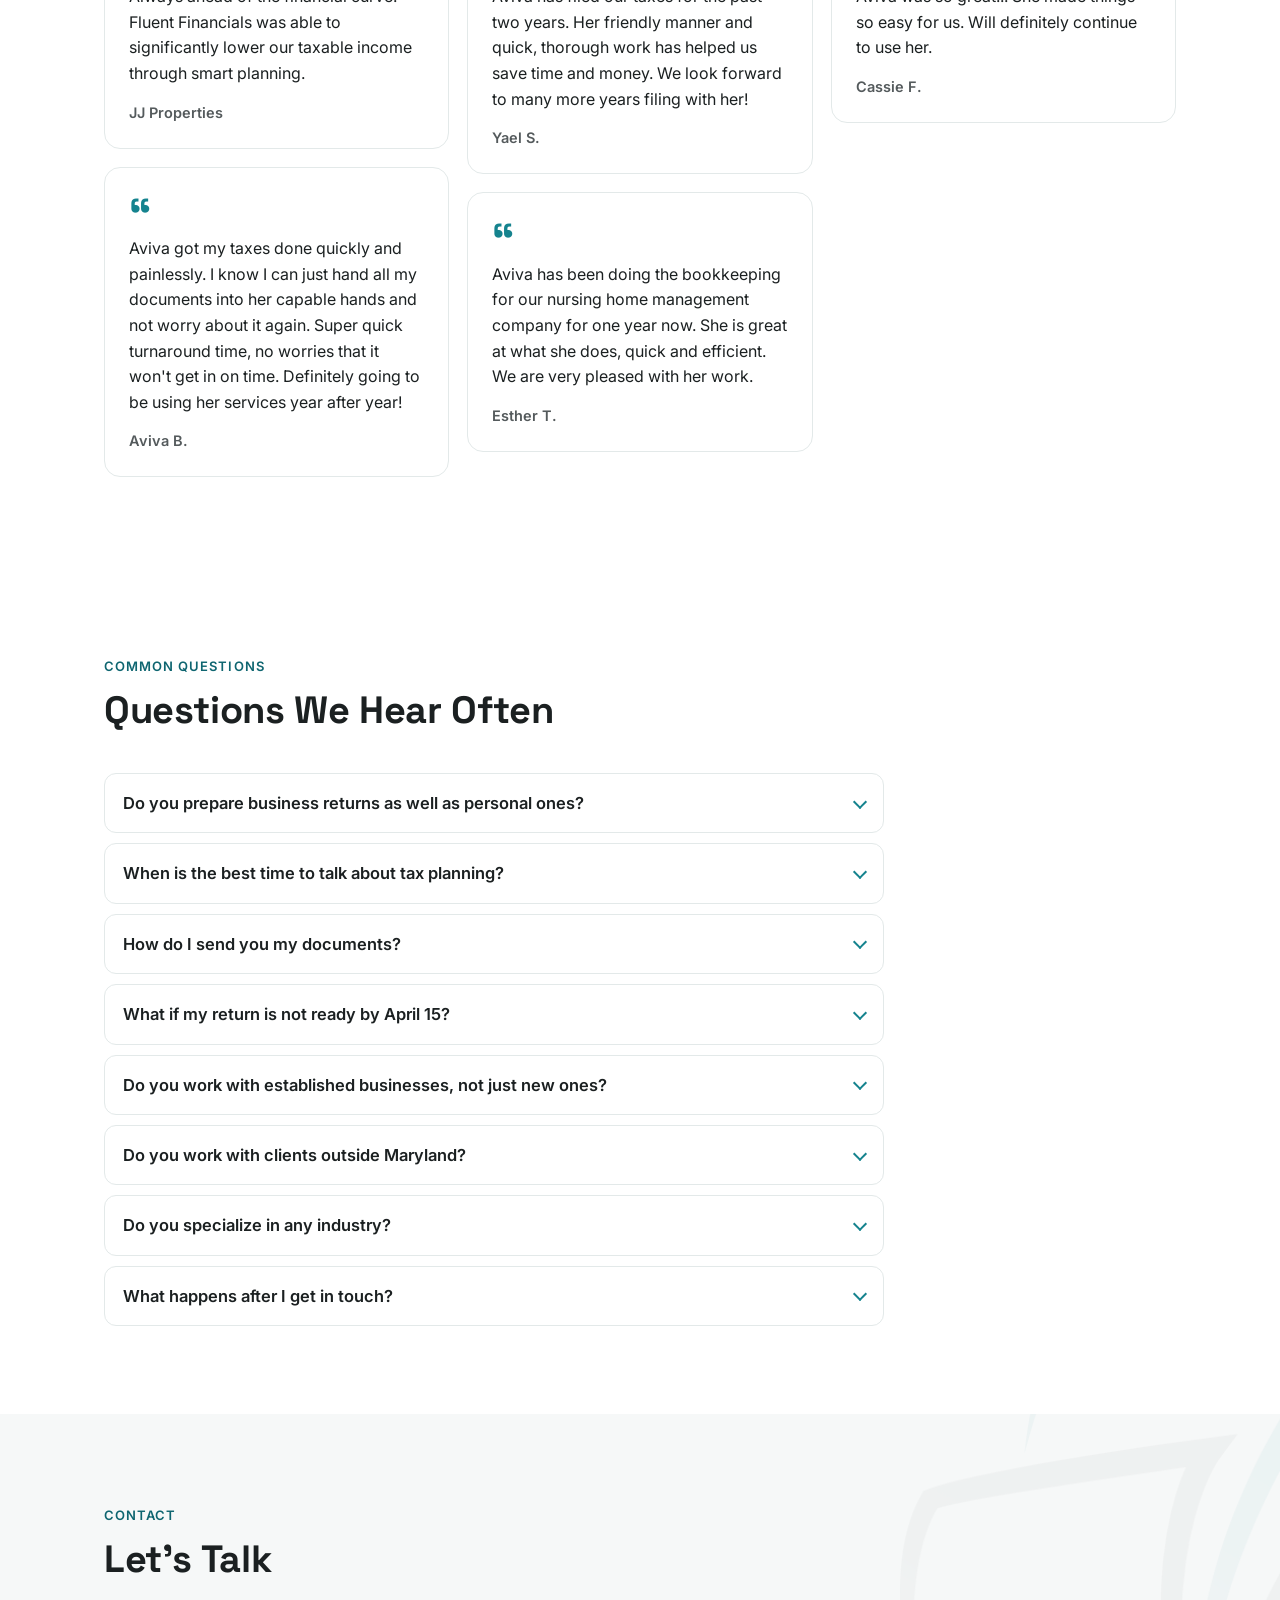
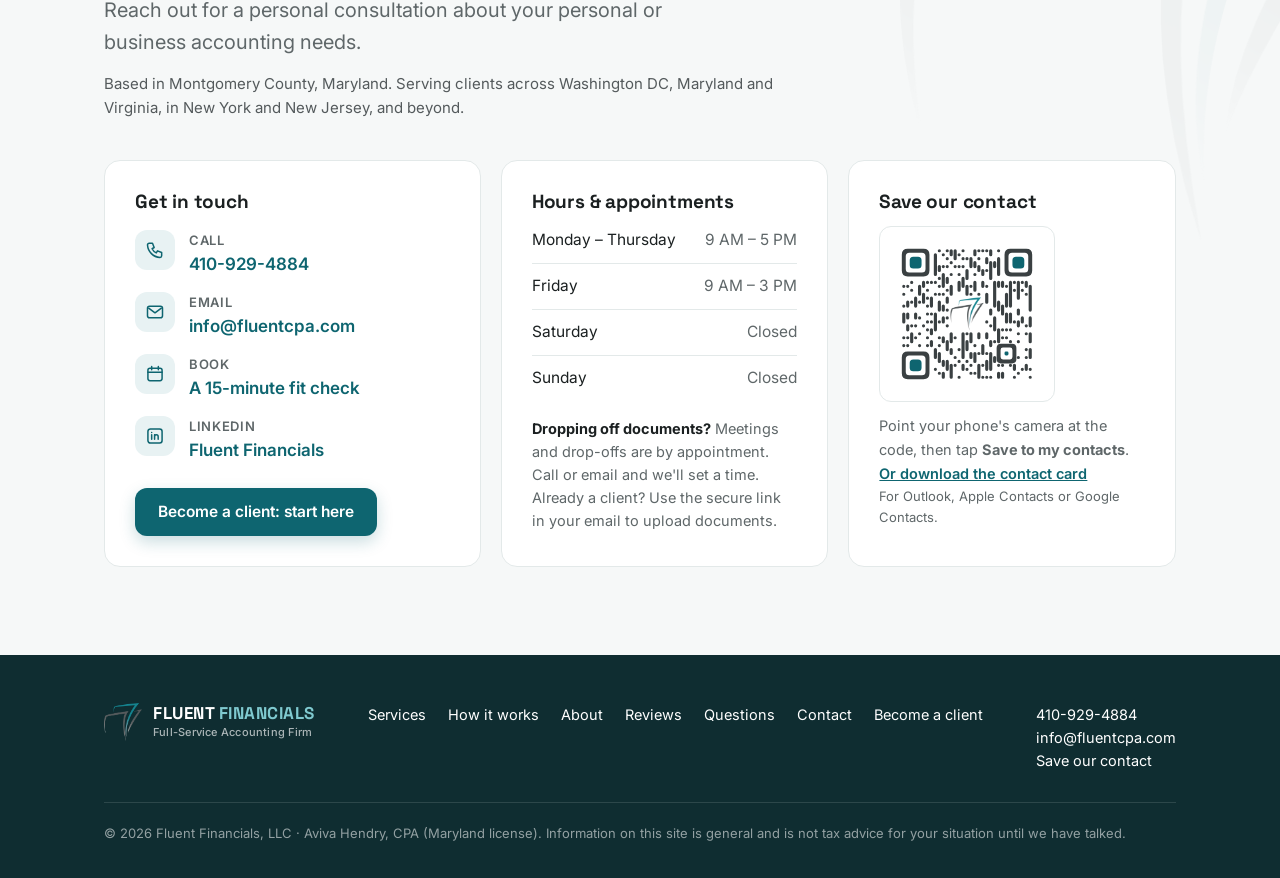
==== commit 5f7cc965: "Remove the free cash flow page: the site is services only toolkit.html now forwards to the home page" ====
--- a/index.html
+++ b/index.html
@@ -453,7 +453,7 @@
         <span class="brand-word">FLUENT<span> FINANCIALS</span><small>Full-Service Accounting Firm</small></span>
       </a>
       <nav class="foot-links" aria-label="Footer">
-        <a href="#services">Services</a><a href="#how">How it works</a><a href="#about">About</a><a href="#reviews">Reviews</a><a href="#faq">Questions</a><a href="#contact">Contact</a><a href="cash-flow.html">Free cash flow forecast</a><a href="start.html">Become a client</a>
+        <a href="#services">Services</a><a href="#how">How it works</a><a href="#about">About</a><a href="#reviews">Reviews</a><a href="#faq">Questions</a><a href="#contact">Contact</a><a href="start.html">Become a client</a>
       </nav>
       <div>
         <a href="tel:+14109294884">410-929-4884</a><br>
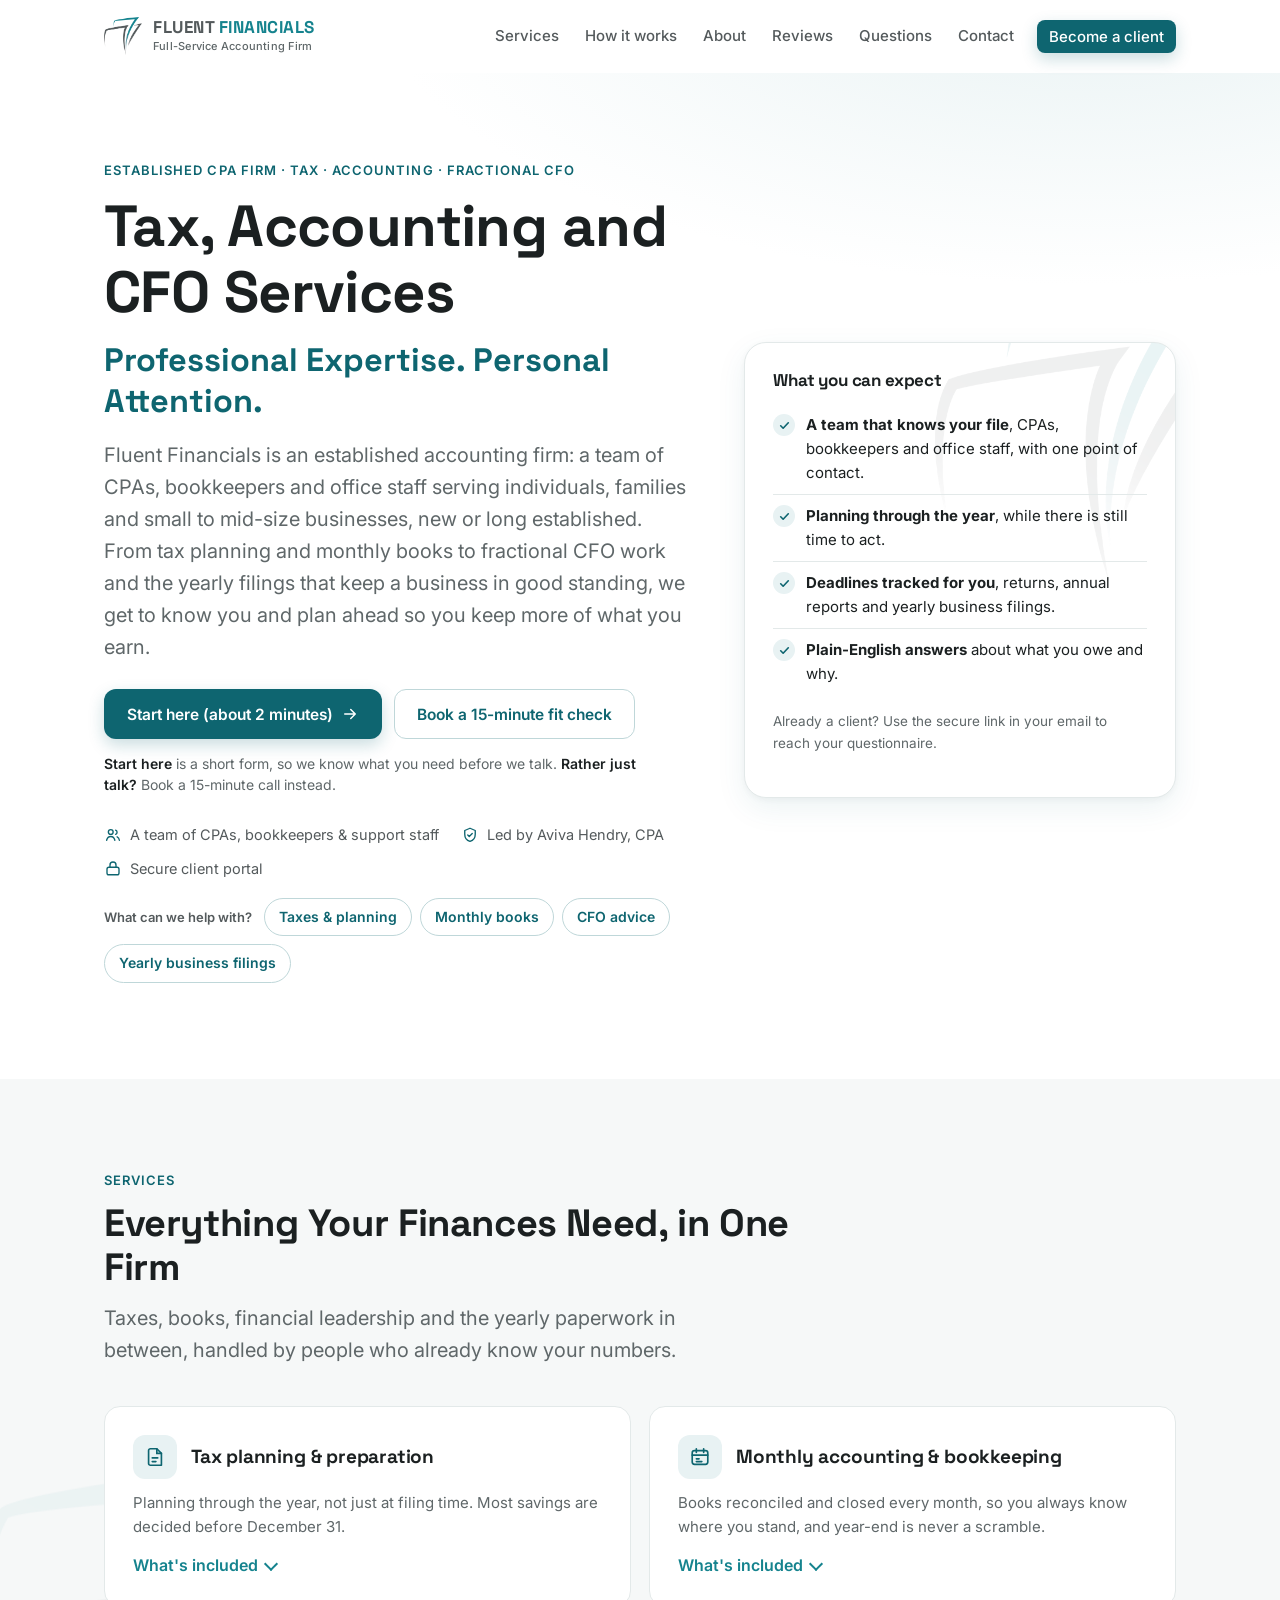
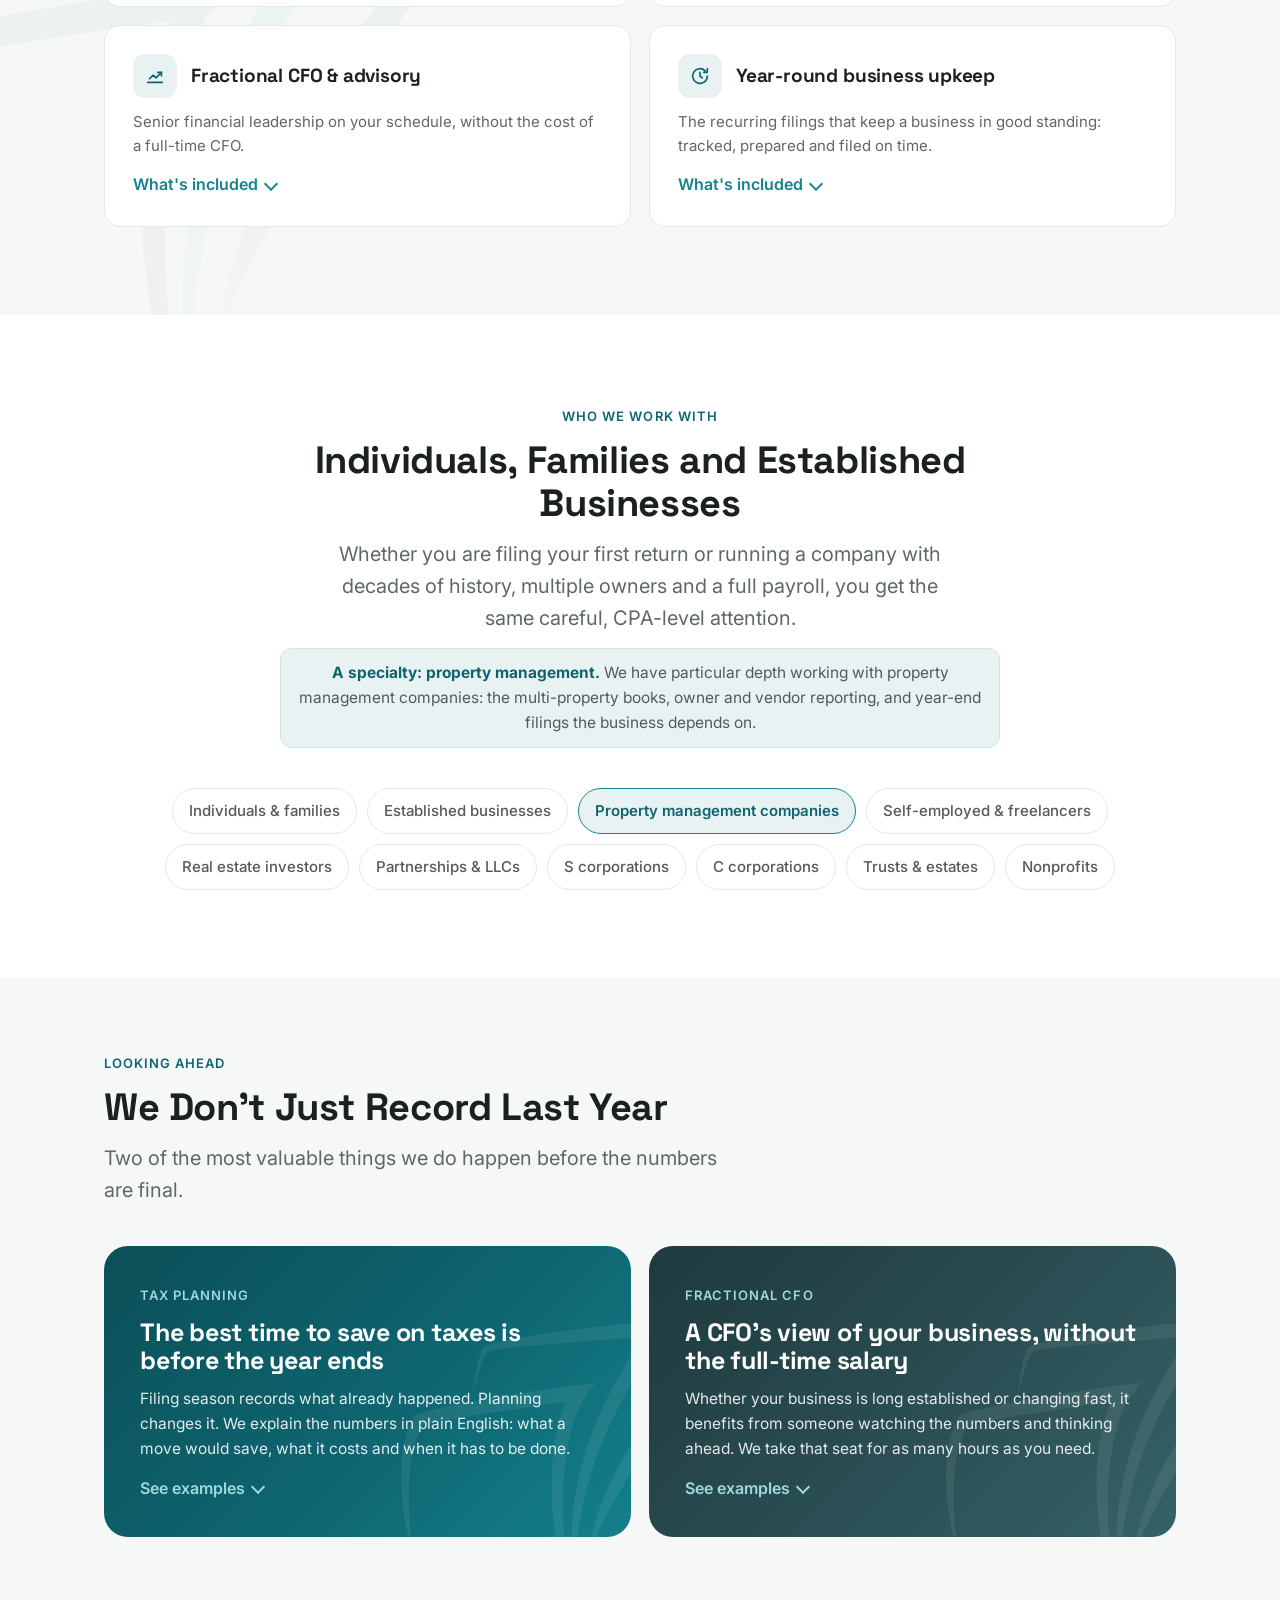
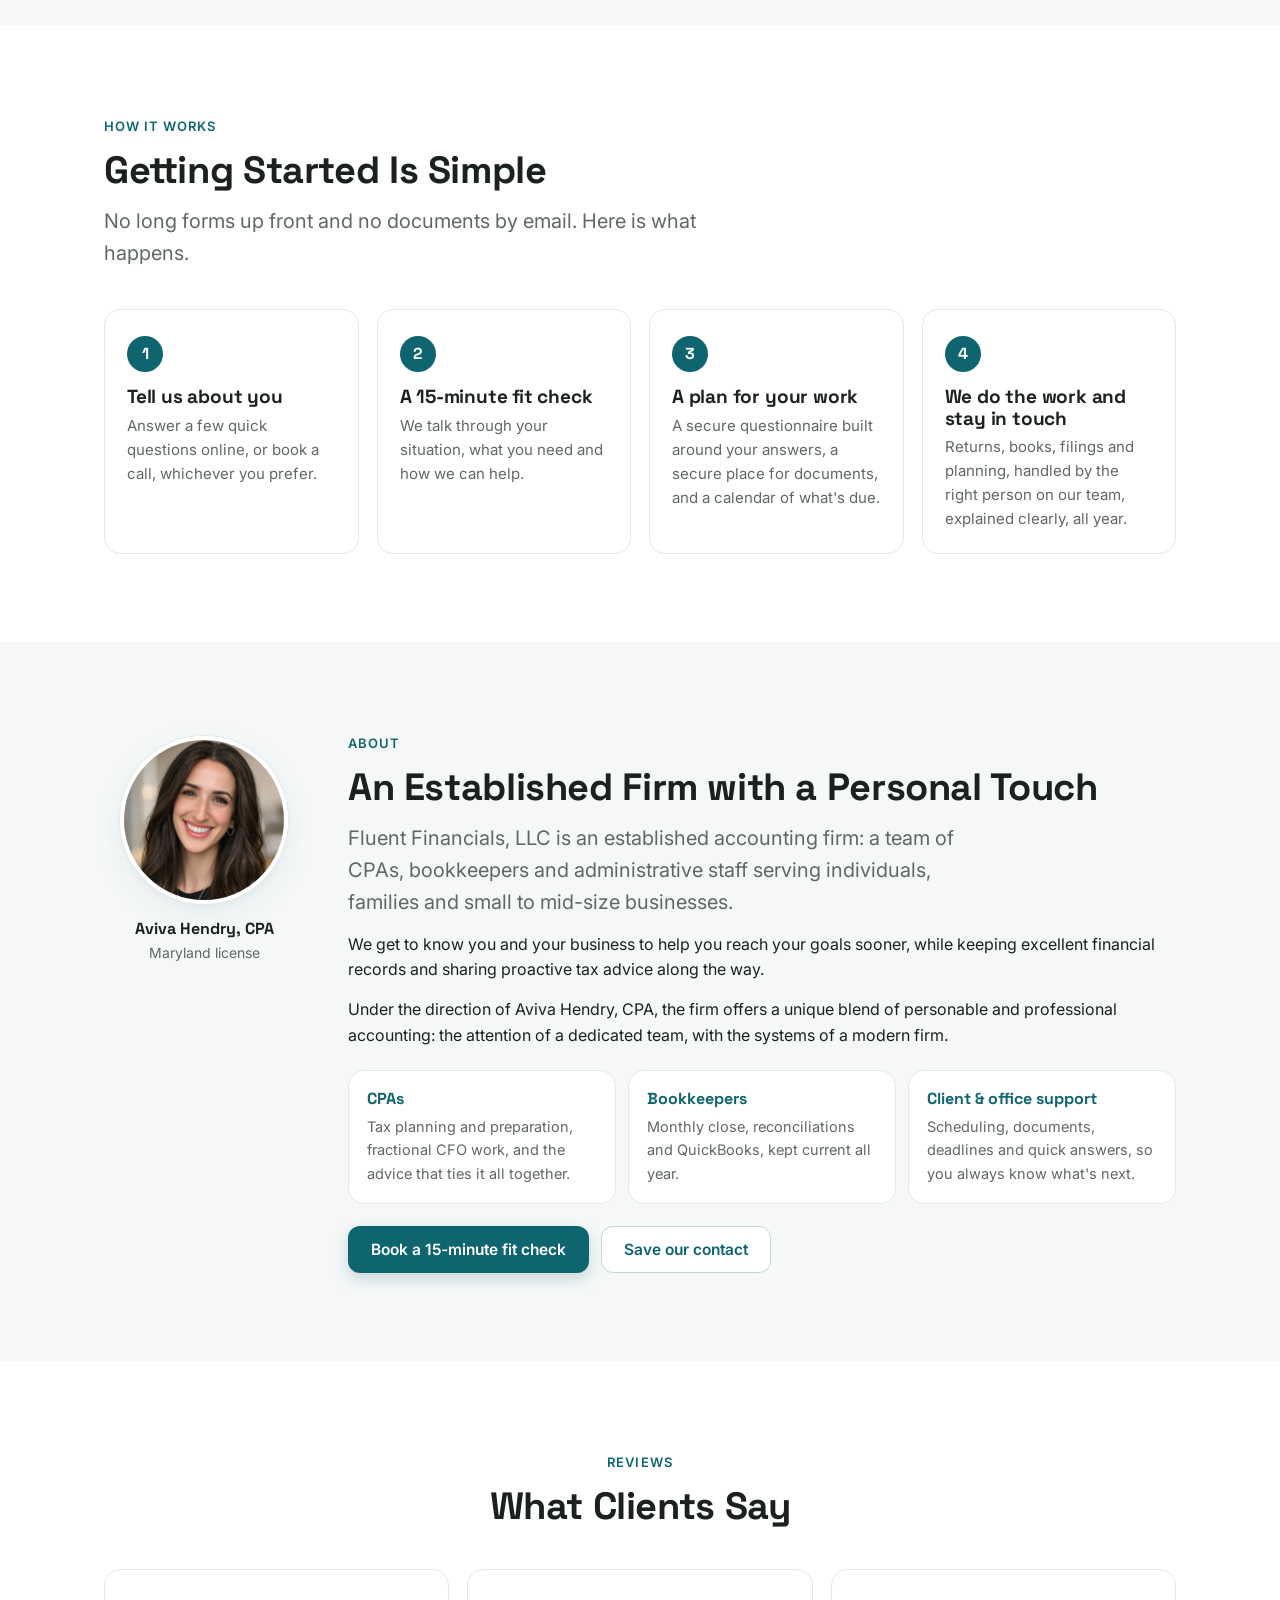
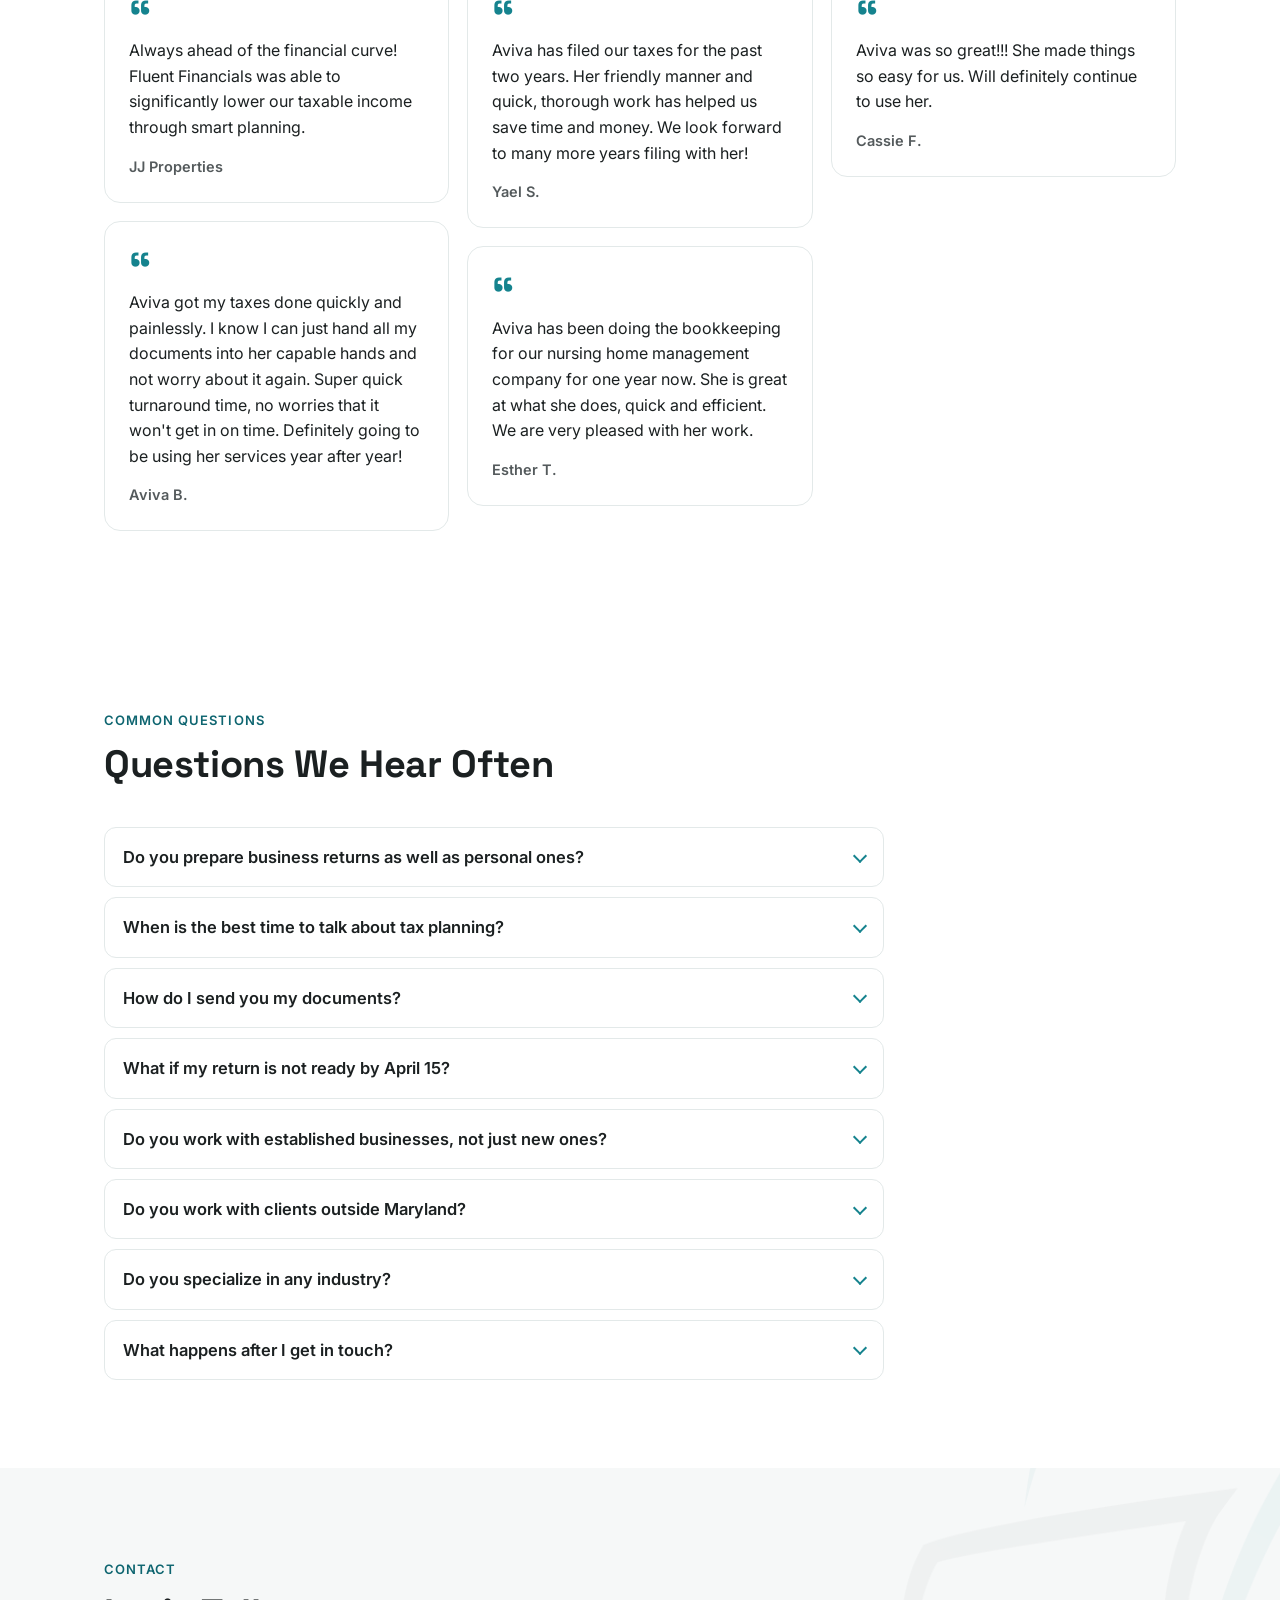
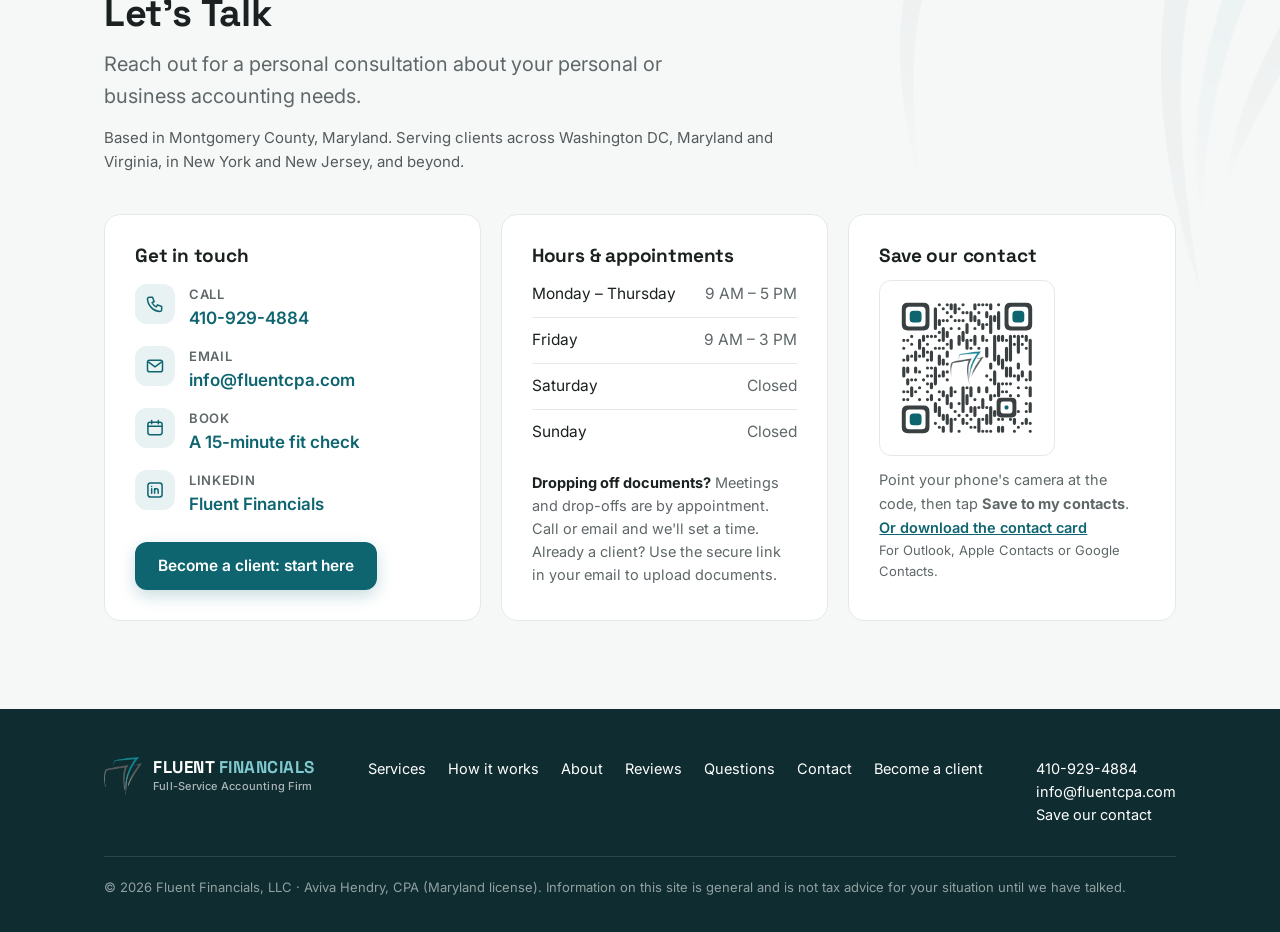
==== commit a92b094b: "Home: one line under the two hero buttons saying what each is for (feedback: visitors unsure which t" ====
--- a/index.html
+++ b/index.html
@@ -161,6 +161,7 @@
             <svg width="18" height="18" viewBox="0 0 24 24" fill="none" aria-hidden="true"><path d="M5 12h14M13 6l6 6-6 6" stroke="currentColor" stroke-width="2" stroke-linecap="round" stroke-linejoin="round"/></svg></a>
           <a class="btn btn-ghost" href="https://calendar.app.google/BtsU65bDQKpgyYo2A" target="_blank" rel="noopener">Book a 15-minute fit check</a>
         </div>
+        <p class="cta-note"><b>Start here</b> is a short form, so we know what you need before we talk. <b>Rather just talk?</b> Book a 15-minute call instead.</p>
         <ul class="trust">
           <li><svg width="18" height="18" viewBox="0 0 24 24" fill="none" aria-hidden="true"><circle cx="9" cy="8" r="3.2" stroke="#0E6570" stroke-width="1.8"/><path d="M3.5 19c.8-3.2 3-5 5.5-5s4.7 1.8 5.5 5M15.5 5.5a3 3 0 010 5.6M17.5 14.4c1.6.7 2.7 2.3 3 4.6" stroke="#0E6570" stroke-width="1.8" stroke-linecap="round"/></svg>A team of CPAs, bookkeepers &amp; support staff</li>
           <li><svg width="18" height="18" viewBox="0 0 24 24" fill="none" aria-hidden="true"><path d="M12 3l7 3v5c0 4.4-3 8.3-7 9.5C8 19.3 5 15.4 5 11V6l7-3z" stroke="#0E6570" stroke-width="1.8" stroke-linejoin="round"/><path d="M9 12l2 2 4-4" stroke="#0E6570" stroke-width="1.8" stroke-linecap="round" stroke-linejoin="round"/></svg>Led by Aviva Hendry, CPA</li>
--- a/assets/site.css
+++ b/assets/site.css
@@ -67,6 +67,8 @@
 .hero{position:relative;overflow:hidden;padding:84px 0 96px;background:radial-gradient(1200px 520px at 85% -10%,var(--teal-wash),transparent 60%),linear-gradient(180deg,#fff, #fff);}
 .hero-grid{display:grid;grid-template-columns:1.15fr .85fr;gap:56px;align-items:center;}
 .hero .cta{display:flex;gap:12px;flex-wrap:wrap;margin:26px 0 30px;}
+.hero .cta-note{margin:-16px 0 28px;max-width:560px;font-size:14px;line-height:1.5;color:var(--muted);}
+.hero .cta-note b{color:var(--ink);font-weight:600;}
 .trust{display:flex;flex-wrap:wrap;gap:10px 22px;padding:0;margin:0;list-style:none;color:var(--slate);font-size:14.5px;}
 .trust li{display:flex;align-items:center;gap:8px;}
 .trust svg{flex-shrink:0;}
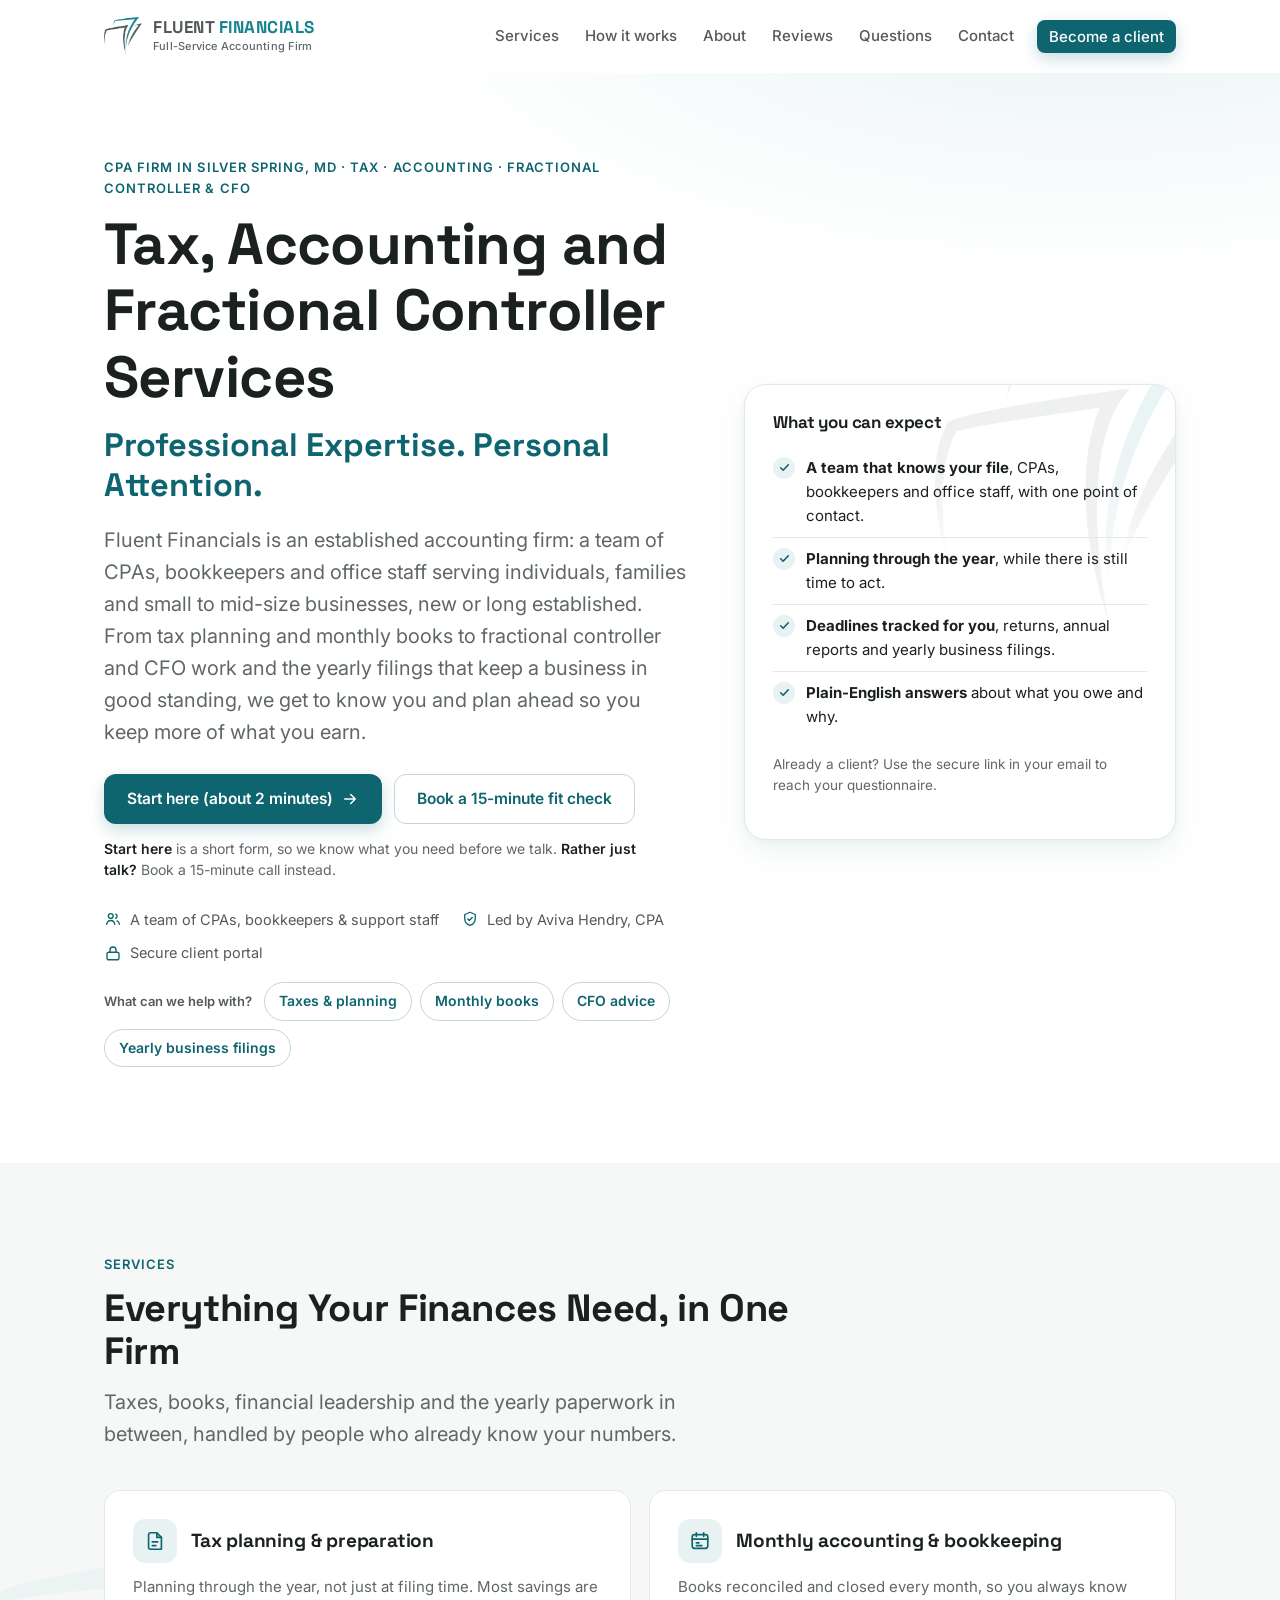
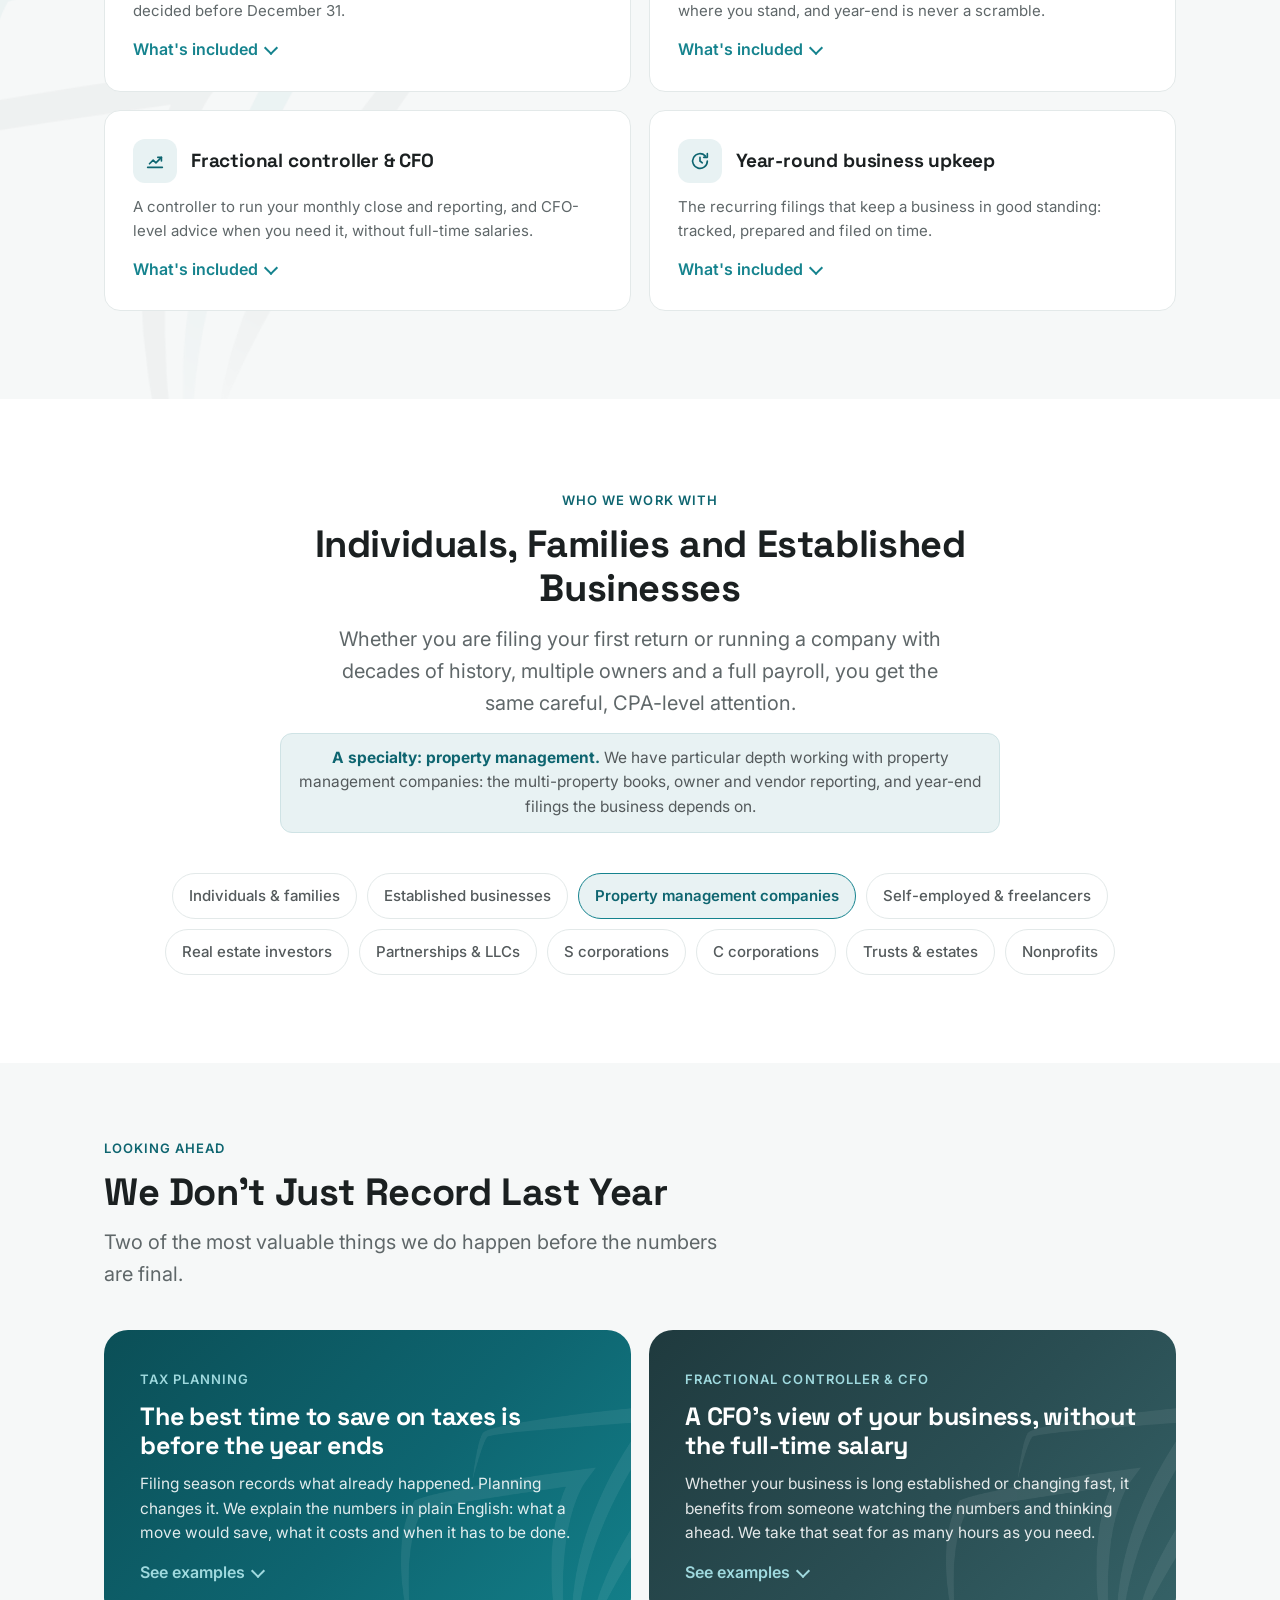
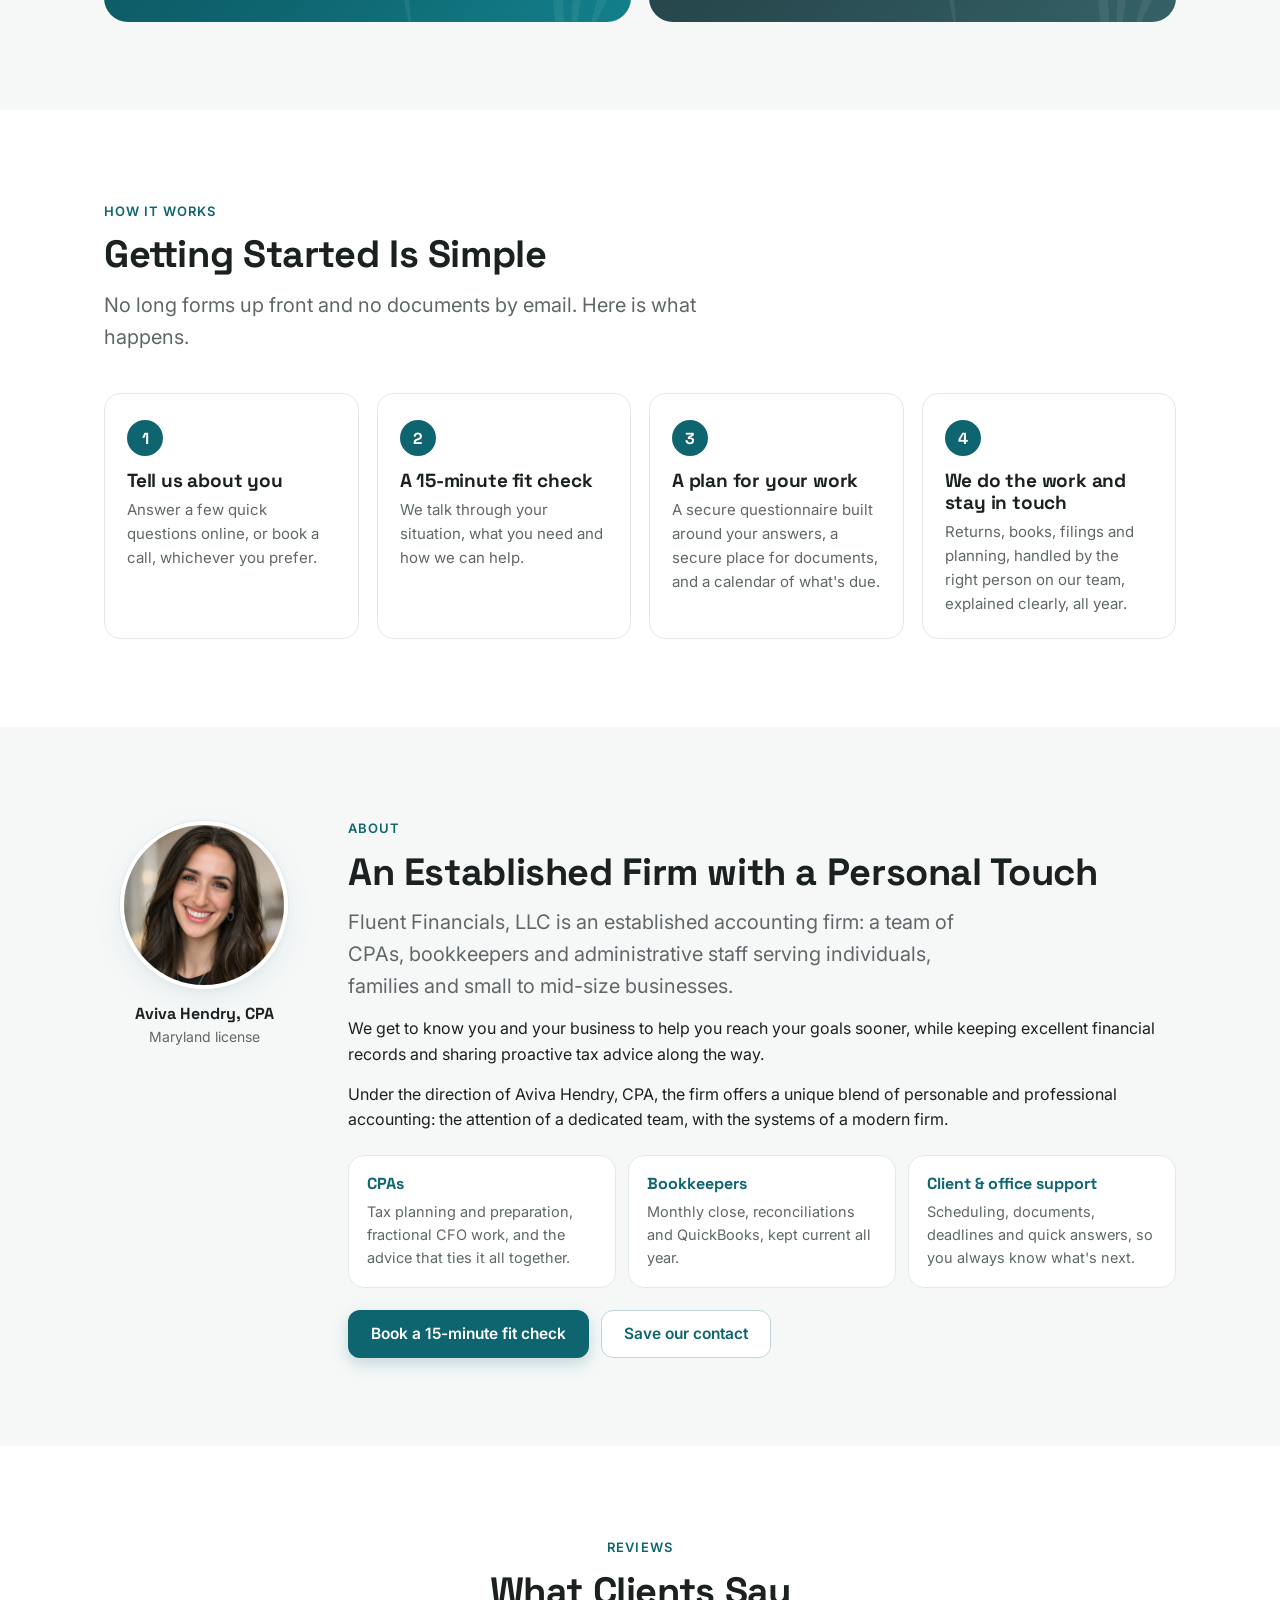
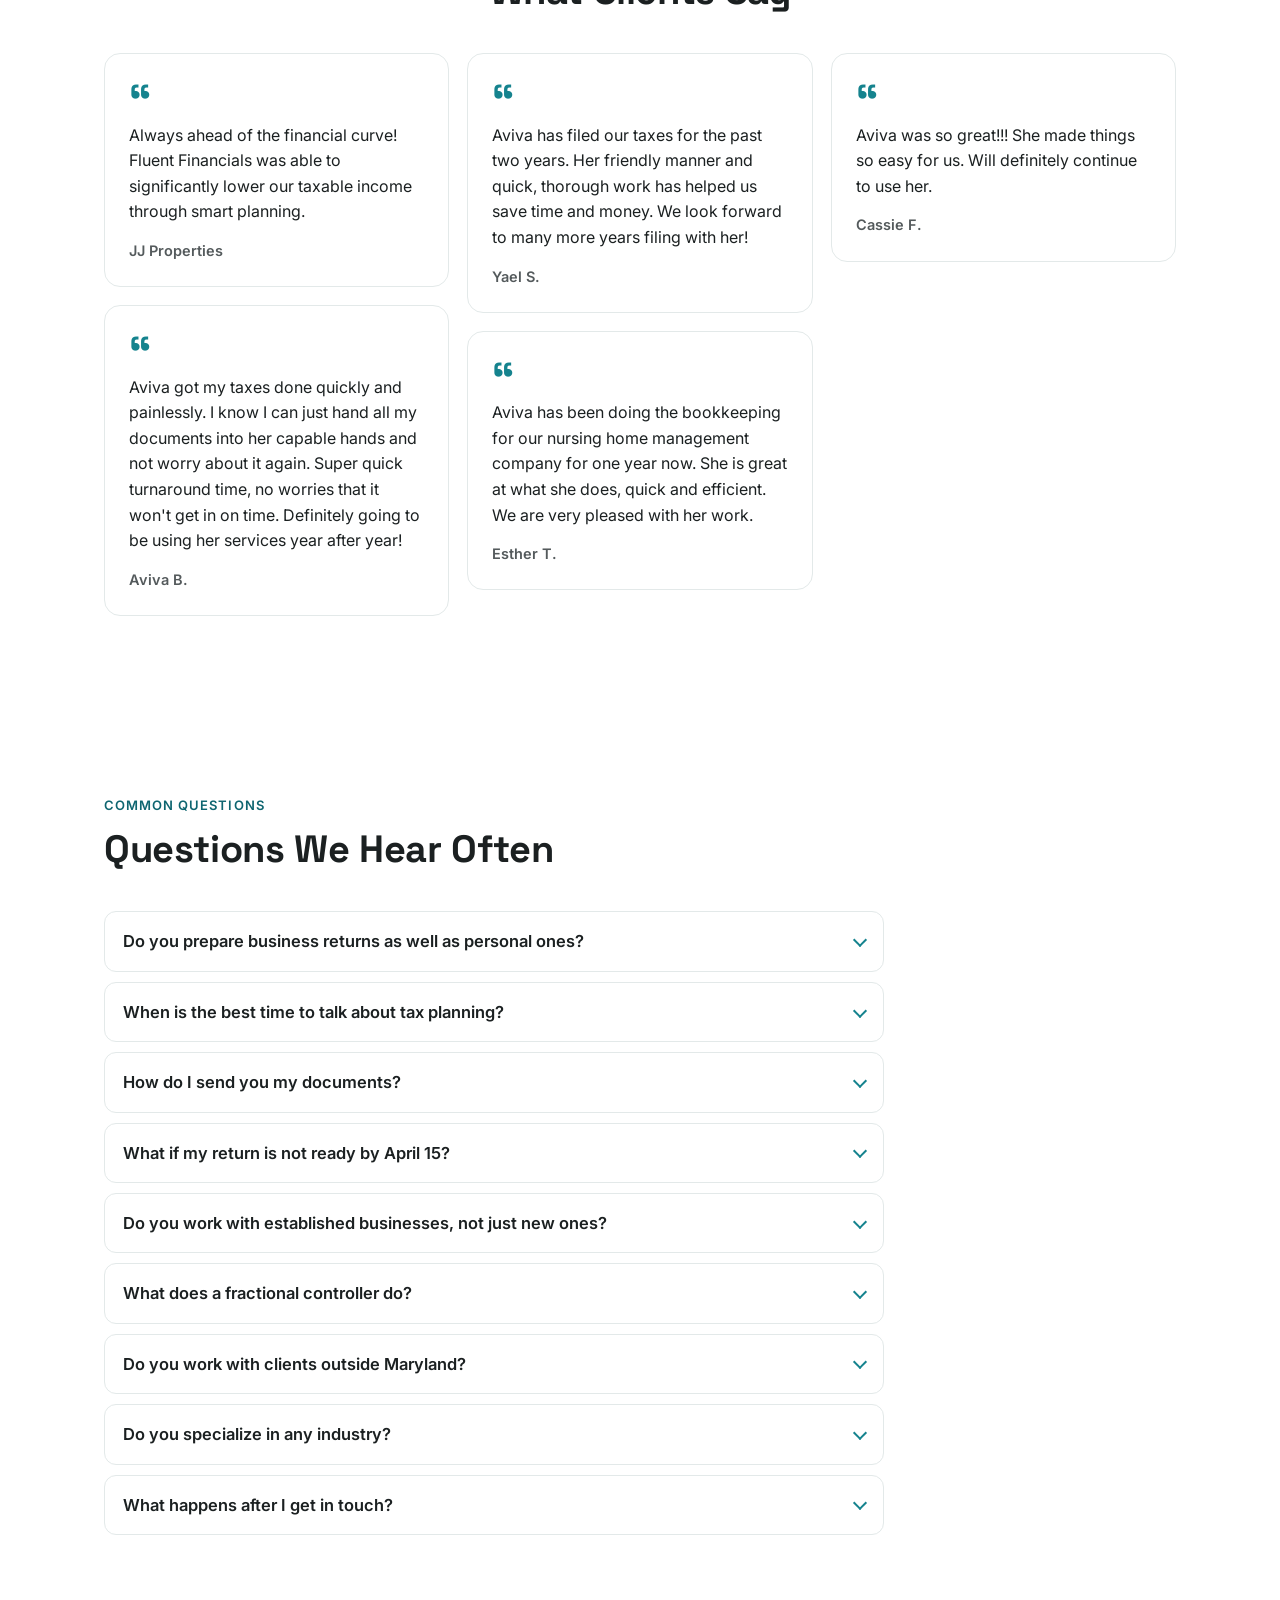
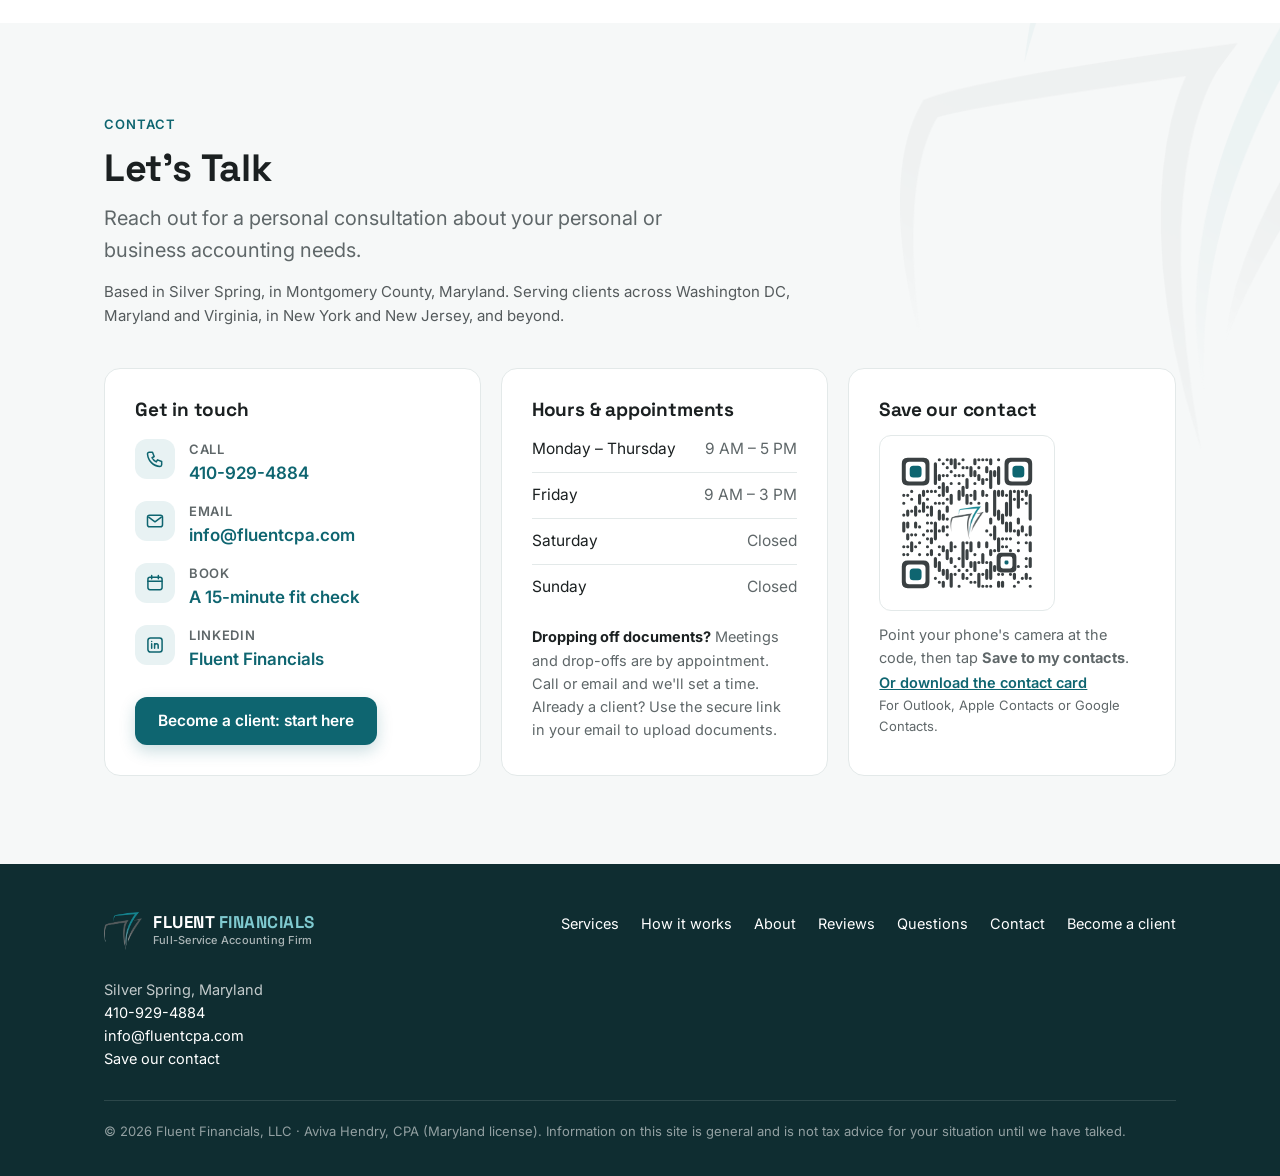
==== commit e263bc94: "SEO (Muse audit 2026-11-24): Silver Spring and fractional controller on the homepage; meta descripti" ====
--- a/index.html
+++ b/index.html
@@ -3,12 +3,12 @@
 <head>
 <meta charset="UTF-8">
 <meta name="viewport" content="width=device-width, initial-scale=1, viewport-fit=cover">
-<title>Fluent Financials | CPA Firm in Montgomery County, MD</title>
-<meta name="description" content="Fluent Financials, LLC is an established CPA firm in Montgomery County, Maryland, serving the DC area, New York and New Jersey, with a team of CPAs, bookkeepers and support staff led by Aviva Hendry, CPA: tax planning and preparation, monthly accounting and bookkeeping, fractional CFO services and year-round business filings for individuals and small to mid-size businesses.">
+<title>Fluent Financials | CPA Firm in Silver Spring, Montgomery County, MD</title>
+<meta name="description" content="Silver Spring, MD CPA firm: tax planning and preparation, bookkeeping, and fractional controller and CFO services for businesses and families.">
 <link rel="canonical" href="https://www.fluentcpa.com/">
 <meta property="og:type" content="website">
-<meta property="og:title" content="Fluent Financials | tax, accounting and fractional CFO services">
-<meta property="og:description" content="An established CPA firm: a team of CPAs, bookkeepers and support staff, led by Aviva Hendry, CPA.">
+<meta property="og:title" content="Fluent Financials | CPA firm in Silver Spring, MD">
+<meta property="og:description" content="An established CPA firm in Silver Spring, Maryland: tax, bookkeeping, and fractional controller and CFO services, led by Aviva Hendry, CPA.">
 <meta property="og:url" content="https://www.fluentcpa.com/">
 <meta property="og:image" content="https://www.fluentcpa.com/assets/mark-512.png">
 <link rel="icon" type="image/png" sizes="32x32" href="assets/favicon-32.png">
@@ -65,10 +65,18 @@
   },
   {
    "@type": "Question",
+   "name": "What does a fractional controller do?",
+   "acceptedAnswer": {
+    "@type": "Answer",
+    "text": "A controller owns the monthly close: reconciling the accounts, reviewing the books and producing financial statements you can rely on. A fractional controller does that for as many hours as your business needs, without a full-time hire. Many clients pair it with our bookkeeping, and add fractional CFO work for forecasting and big decisions."
+   }
+  },
+  {
+   "@type": "Question",
    "name": "Do you work with clients outside Maryland?",
    "acceptedAnswer": {
     "@type": "Answer",
-    "text": "Yes. We are based in Montgomery County, Maryland, and work with clients across Washington DC, Maryland and Virginia, in New York and New Jersey, and in other states. Documents come to us through our secure portal, so distance is rarely an issue."
+    "text": "Yes. We are based in Silver Spring, in Montgomery County, Maryland, and work with clients across Washington DC, Maryland and Virginia, in New York and New Jersey, and in other states. Documents come to us through our secure portal, so distance is rarely an issue."
    }
   },
   {
@@ -101,6 +109,7 @@
   "email": "info@fluentcpa.com",
   "slogan": "Full-Service Accounting Firm",
   "areaServed": [
+    { "@type": "City", "name": "Silver Spring, Maryland" },
     { "@type": "AdministrativeArea", "name": "Montgomery County, Maryland" },
     { "@type": "State", "name": "Maryland" },
     { "@type": "City", "name": "Washington, DC" },
@@ -108,12 +117,13 @@
     { "@type": "State", "name": "New York" },
     { "@type": "State", "name": "New Jersey" }
   ],
-  "address": { "@type": "PostalAddress", "addressRegion": "MD", "addressCountry": "US" },
-  "description": "CPA firm based in Montgomery County, Maryland, serving individuals and businesses across Washington DC, Maryland and Virginia, New York and New Jersey.",
-  "knowsAbout": ["Tax preparation", "Tax planning", "Bookkeeping", "Monthly accounting", "Fractional CFO services", "Business tax returns", "Property management accounting"],
+  "address": { "@type": "PostalAddress", "addressLocality": "Silver Spring", "addressRegion": "MD", "postalCode": "20902", "addressCountry": "US" },
+  "description": "CPA firm based in Silver Spring, Montgomery County, Maryland, offering tax, bookkeeping and fractional controller and CFO services, serving individuals and businesses across Washington DC, Maryland and Virginia, New York and New Jersey.",
+  "knowsAbout": ["Tax preparation", "Tax planning", "Bookkeeping", "Monthly accounting", "Fractional controller services", "Fractional CFO services", "Business tax returns", "Property management accounting"],
   "hasOfferCatalog": { "@type": "OfferCatalog", "name": "Services", "itemListElement": [
     { "@type": "Offer", "itemOffered": { "@type": "Service", "name": "Tax planning and preparation" } },
     { "@type": "Offer", "itemOffered": { "@type": "Service", "name": "Monthly accounting and bookkeeping" } },
+    { "@type": "Offer", "itemOffered": { "@type": "Service", "name": "Fractional controller services" } },
     { "@type": "Offer", "itemOffered": { "@type": "Service", "name": "Fractional CFO and advisory" } },
     { "@type": "Offer", "itemOffered": { "@type": "Service", "name": "Year-round business upkeep" } }
   ] },
@@ -153,9 +163,9 @@
   <section class="hero">
     <div class="wrap hero-grid">
       <div>
-        <span class="eyebrow">Established CPA firm · Tax · Accounting · Fractional CFO</span>
-        <h1>Tax, Accounting and CFO Services<span class="h1-sub">Professional Expertise. Personal Attention.</span></h1>
-        <p class="lead">Fluent Financials is an established accounting firm: a team of CPAs, bookkeepers and office staff serving individuals, families and small to mid-size businesses, new or long established. From tax planning and monthly books to fractional CFO work and the yearly filings that keep a business in good standing, we get to know you and plan ahead so you keep more of what you earn.</p>
+        <span class="eyebrow">CPA firm in Silver Spring, MD · Tax · Accounting · Fractional controller &amp; CFO</span>
+        <h1>Tax, Accounting and Fractional Controller Services<span class="h1-sub">Professional Expertise. Personal Attention.</span></h1>
+        <p class="lead">Fluent Financials is an established accounting firm: a team of CPAs, bookkeepers and office staff serving individuals, families and small to mid-size businesses, new or long established. From tax planning and monthly books to fractional controller and CFO work and the yearly filings that keep a business in good standing, we get to know you and plan ahead so you keep more of what you earn.</p>
         <div class="cta">
           <a class="btn btn-primary" href="start.html">Start here (about 2 minutes)
             <svg width="18" height="18" viewBox="0 0 24 24" fill="none" aria-hidden="true"><path d="M5 12h14M13 6l6 6-6 6" stroke="currentColor" stroke-width="2" stroke-linecap="round" stroke-linejoin="round"/></svg></a>
@@ -220,10 +230,11 @@
         </article>
         <article class="card pillar">
           <div class="pillar-head"><div class="icon"><svg width="22" height="22" viewBox="0 0 24 24" fill="none" aria-hidden="true"><path d="M4 19h16M6 15l4-4 3 3 6-6" stroke="currentColor" stroke-width="1.8" stroke-linecap="round" stroke-linejoin="round"/><path d="M15 8h4v4" stroke="currentColor" stroke-width="1.8" stroke-linecap="round" stroke-linejoin="round"/></svg></div>
-            <h3>Fractional CFO &amp; advisory</h3></div>
-          <p>Senior financial leadership on your schedule, without the cost of a full-time CFO.</p>
+            <h3>Fractional controller &amp; CFO</h3></div>
+          <p>A controller to run your monthly close and reporting, and CFO-level advice when you need it, without full-time salaries.</p>
           <details class="more"><summary>What's included</summary>
             <ul class="ticks">
+              <li>Fractional controller: monthly close, reconciliations and financial statements</li>
               <li>Fractional CFO services</li>
               <li>Budgeting and financial forecasting</li>
               <li>Business consulting</li>
@@ -295,7 +306,7 @@
           </details>
         </div>
         <div class="band band-alt">
-          <span class="eyebrow" style="color:#9FD9DE;">Fractional CFO</span>
+          <span class="eyebrow" style="color:#9FD9DE;">Fractional controller &amp; CFO</span>
           <h3>A CFO's view of your business, without the full-time salary</h3>
           <p>Whether your business is long established or changing fast, it benefits from someone watching the numbers and thinking ahead. We take that seat for as many hours as you need.</p>
           <details class="more more-dark"><summary>See examples</summary>
@@ -384,7 +395,8 @@
         <details class="faq-item"><summary>How do I send you my documents?</summary><p>Through our secure portal. Please do not send tax documents or ID by email: the portal keeps them protected, and we let you know exactly what we still need.</p></details>
         <details class="faq-item"><summary>What if my return is not ready by April 15?</summary><p>We can file an extension, which gives six more months to file. An extension does not extend the time to pay, so if you are likely to owe, we estimate the amount with you and it is paid by April 15.</p></details>
         <details class="faq-item"><summary>Do you work with established businesses, not just new ones?</summary><p>Yes. From monthly accounting and bookkeeping to fractional CFO work, we work with businesses at every stage, including long-established companies with multiple owners and a full payroll.</p></details>
-        <details class="faq-item"><summary>Do you work with clients outside Maryland?</summary><p>Yes. We are based in Montgomery County, Maryland, and work with clients across Washington DC, Maryland and Virginia, in New York and New Jersey, and in other states. Documents come to us through our secure portal, so distance is rarely an issue.</p></details>
+        <details class="faq-item"><summary>What does a fractional controller do?</summary><p>A controller owns the monthly close: reconciling the accounts, reviewing the books and producing financial statements you can rely on. A fractional controller does that for as many hours as your business needs, without a full-time hire. Many clients pair it with our bookkeeping, and add fractional CFO work for forecasting and big decisions.</p></details>
+        <details class="faq-item"><summary>Do you work with clients outside Maryland?</summary><p>Yes. We are based in Silver Spring, in Montgomery County, Maryland, and work with clients across Washington DC, Maryland and Virginia, in New York and New Jersey, and in other states. Documents come to us through our secure portal, so distance is rarely an issue.</p></details>
         <details class="faq-item"><summary>Do you specialize in any industry?</summary><p>Property management. We have particular depth with property management companies: the multi-property books, owner and vendor reporting, and the year-end filings the business depends on.</p></details>
         <details class="faq-item"><summary>What happens after I get in touch?</summary><p>You answer a few quick questions about yourself or your business, we talk through what you need, and we send a short, personal checklist of what to gather. No long forms up front.</p></details>
       </div>
@@ -398,7 +410,7 @@
         <span class="eyebrow">Contact</span>
         <h2>Let's Talk</h2>
         <p class="lead">Reach out for a personal consultation about your personal or business accounting needs.</p>
-        <p class="where">Based in Montgomery County, Maryland. Serving clients across Washington DC, Maryland and Virginia, in New York and New Jersey, and beyond.</p>
+        <p class="where">Based in Silver Spring, in Montgomery County, Maryland. Serving clients across Washington DC, Maryland and Virginia, in New York and New Jersey, and beyond.</p>
       </div>
       <div class="contact">
         <div class="card">
@@ -457,6 +469,7 @@
         <a href="#services">Services</a><a href="#how">How it works</a><a href="#about">About</a><a href="#reviews">Reviews</a><a href="#faq">Questions</a><a href="#contact">Contact</a><a href="start.html">Become a client</a>
       </nav>
       <div>
+        Silver Spring, Maryland<br>
         <a href="tel:+14109294884">410-929-4884</a><br>
         <a href="mailto:info@fluentcpa.com">info@fluentcpa.com</a><br>
         <a class="js-save-contact" href="#save">Save our contact</a>
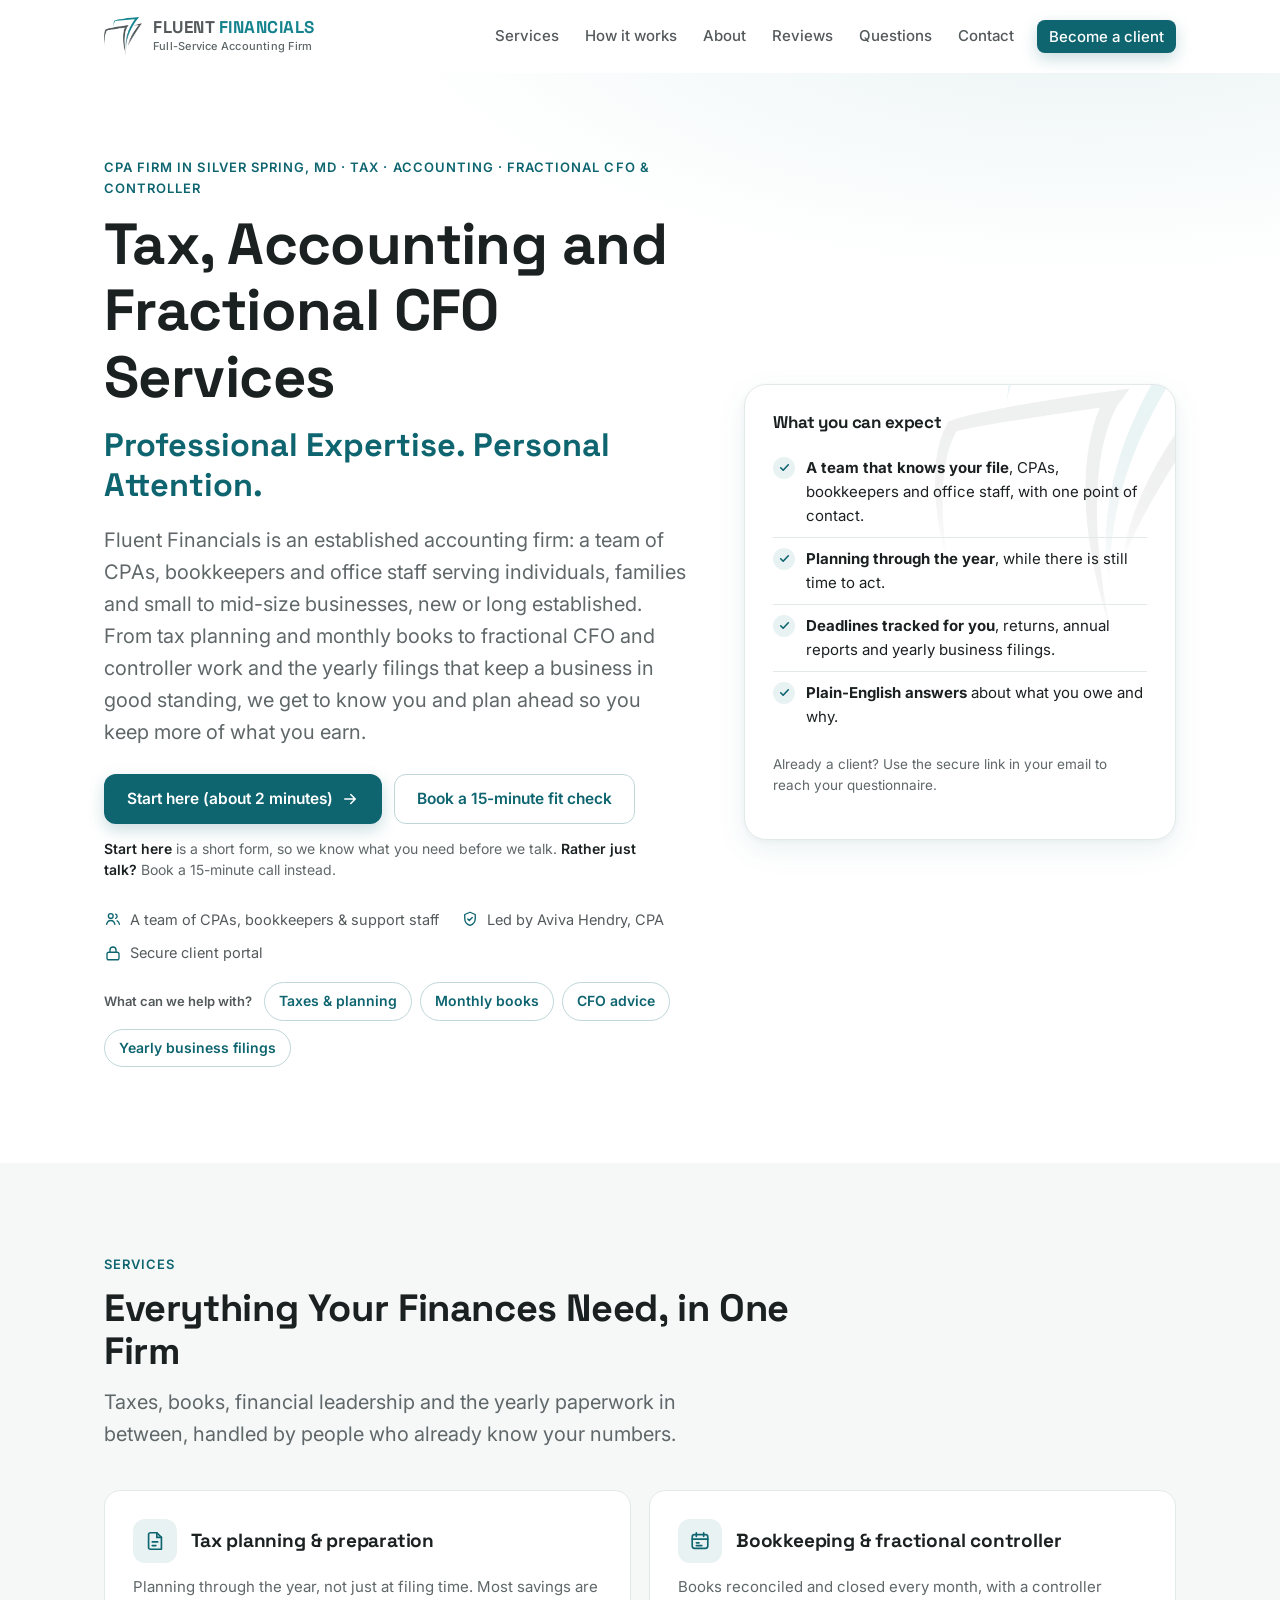
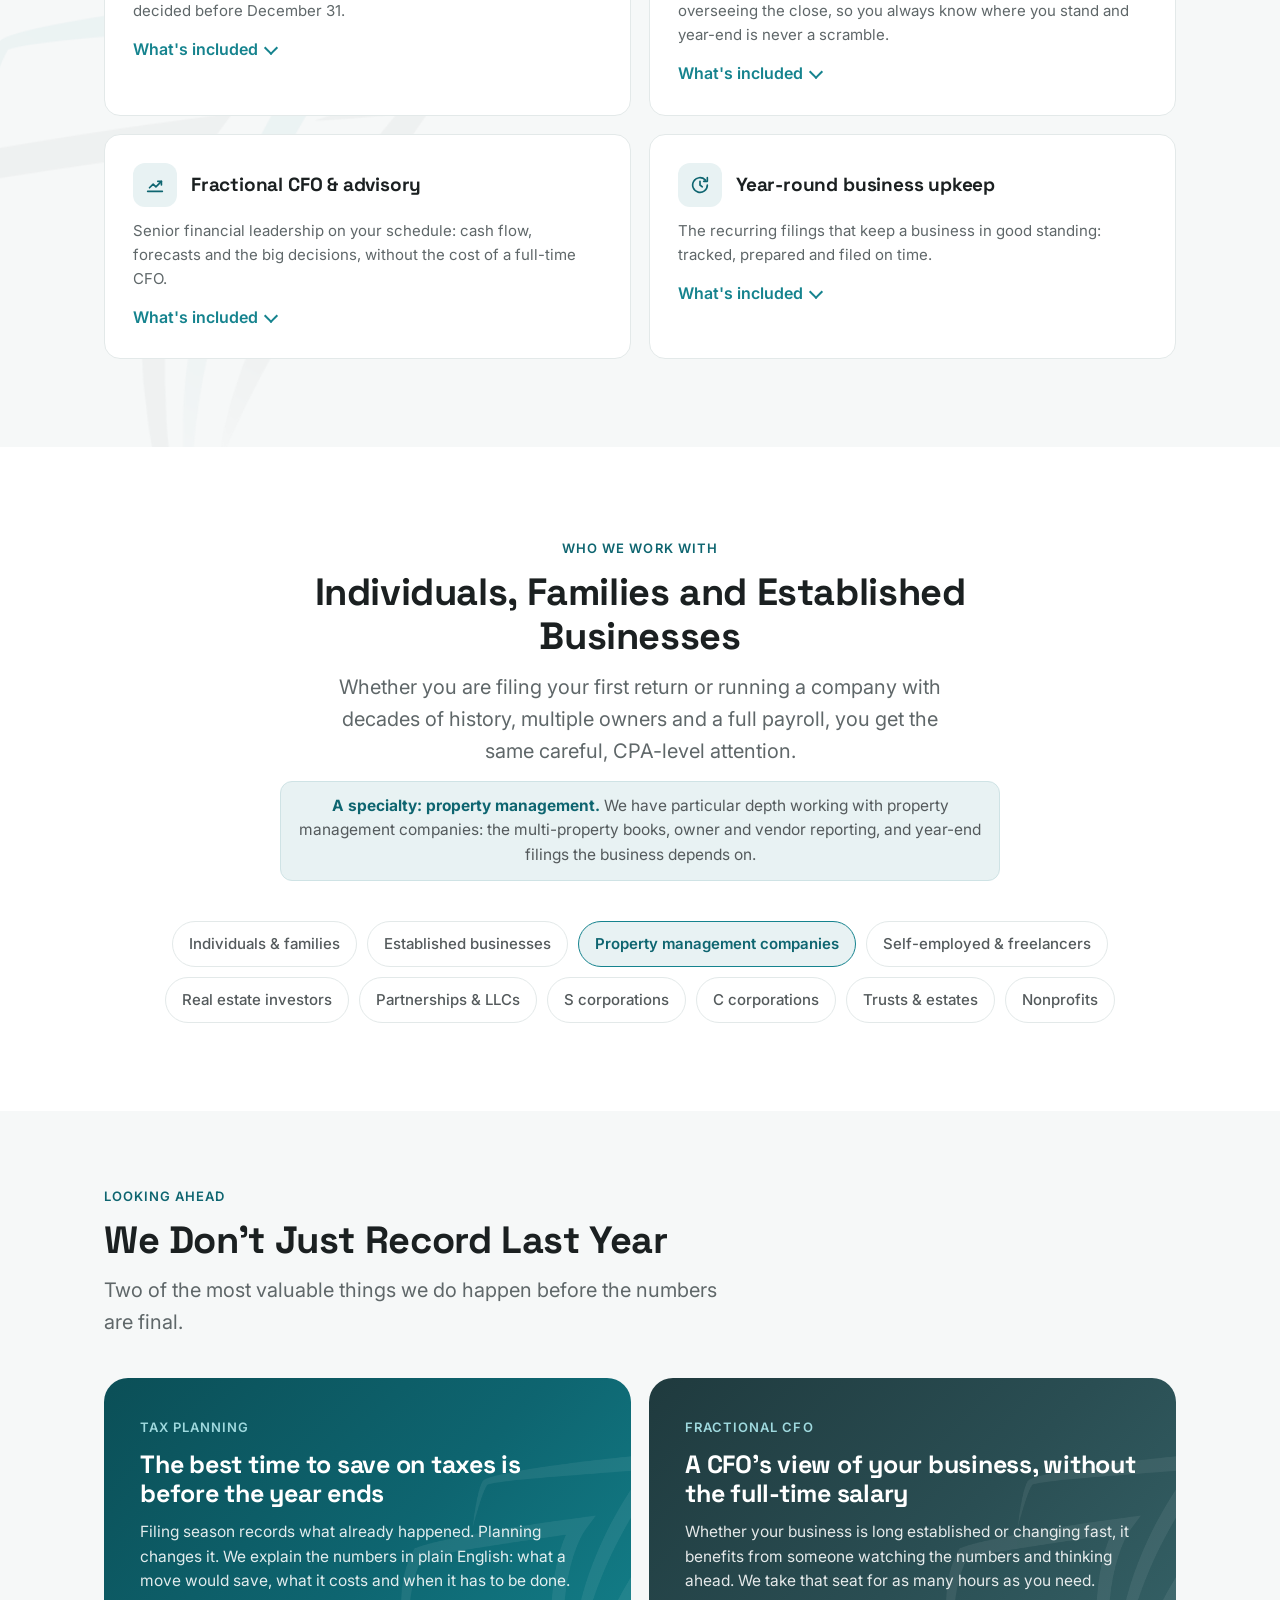
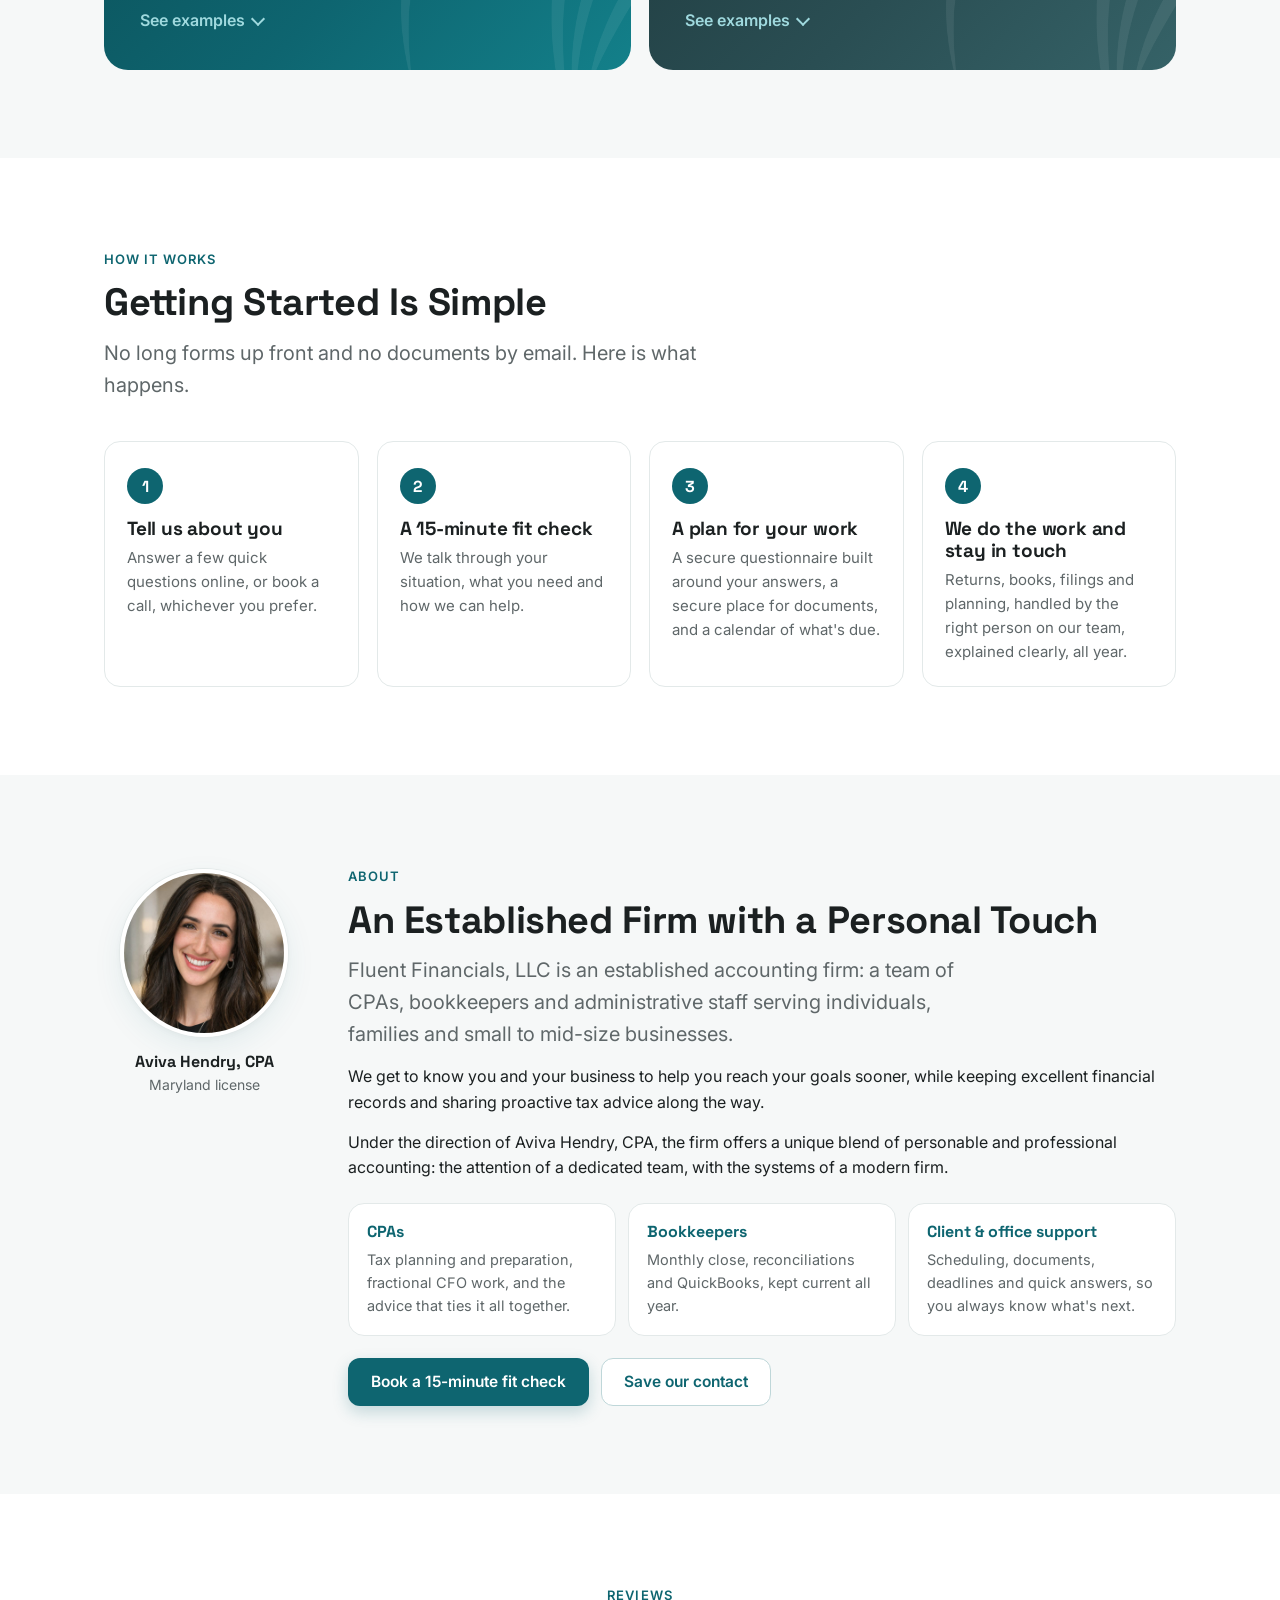
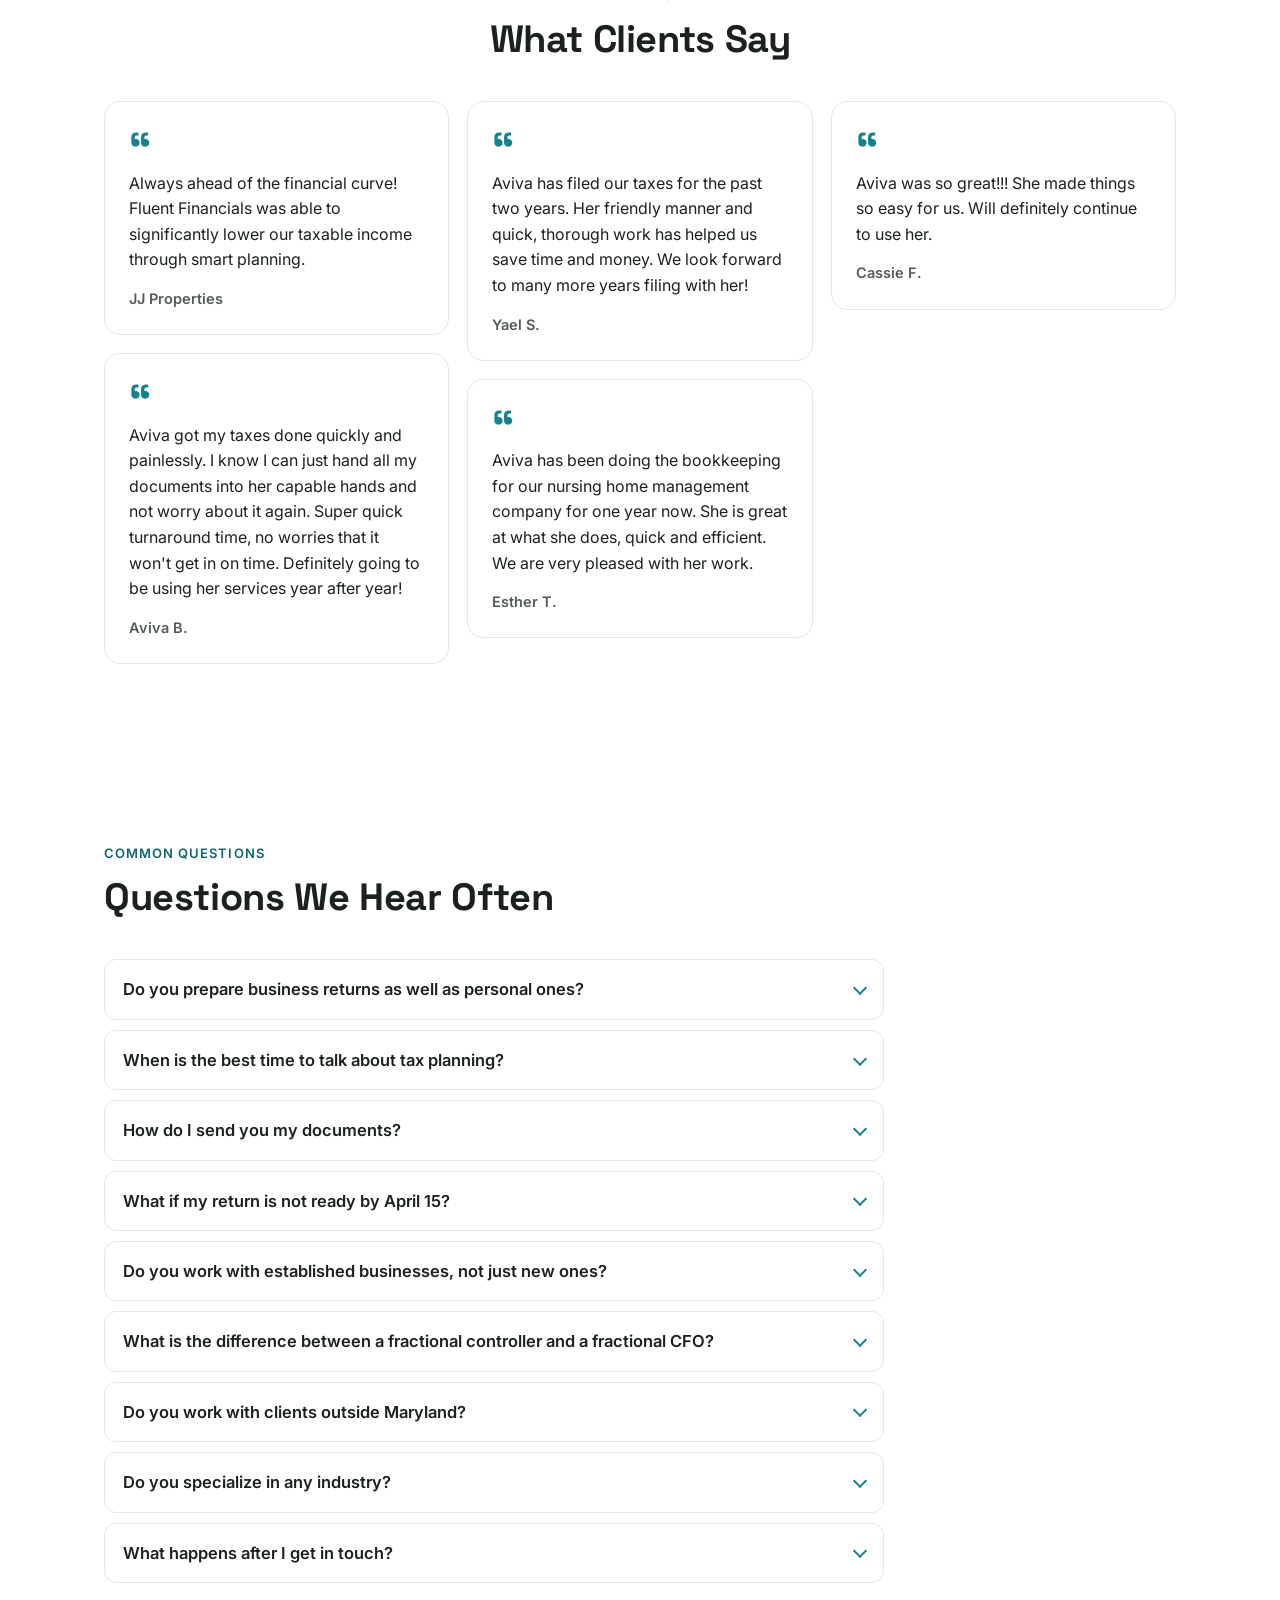
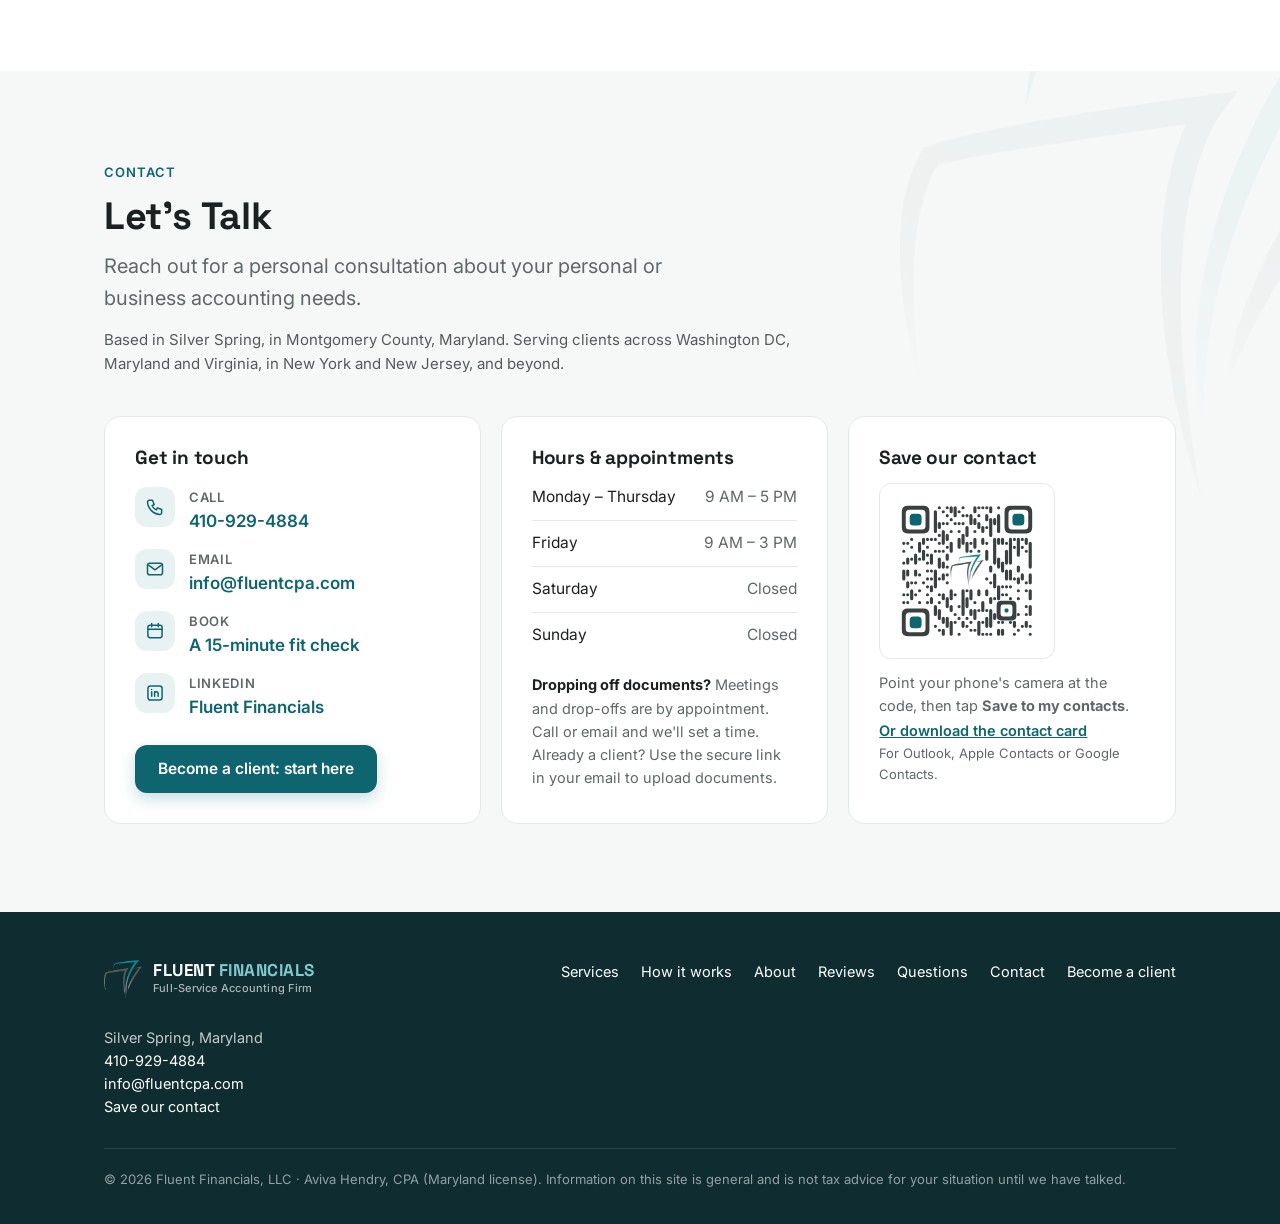
==== commit ac47476d: "CFO leads (owner 2026-11-26): heading back to Fractional CFO; the controller sits with the monthly b" ====
--- a/index.html
+++ b/index.html
@@ -4,11 +4,11 @@
 <meta charset="UTF-8">
 <meta name="viewport" content="width=device-width, initial-scale=1, viewport-fit=cover">
 <title>Fluent Financials | CPA Firm in Silver Spring, Montgomery County, MD</title>
-<meta name="description" content="Silver Spring, MD CPA firm: tax planning and preparation, bookkeeping, and fractional controller and CFO services for businesses and families.">
+<meta name="description" content="Silver Spring, MD CPA firm: tax planning and preparation, bookkeeping, and fractional CFO and controller services for businesses and families.">
 <link rel="canonical" href="https://www.fluentcpa.com/">
 <meta property="og:type" content="website">
 <meta property="og:title" content="Fluent Financials | CPA firm in Silver Spring, MD">
-<meta property="og:description" content="An established CPA firm in Silver Spring, Maryland: tax, bookkeeping, and fractional controller and CFO services, led by Aviva Hendry, CPA.">
+<meta property="og:description" content="An established CPA firm in Silver Spring, Maryland: tax, bookkeeping, and fractional CFO and controller services, led by Aviva Hendry, CPA.">
 <meta property="og:url" content="https://www.fluentcpa.com/">
 <meta property="og:image" content="https://www.fluentcpa.com/assets/mark-512.png">
 <link rel="icon" type="image/png" sizes="32x32" href="assets/favicon-32.png">
@@ -65,10 +65,10 @@
   },
   {
    "@type": "Question",
-   "name": "What does a fractional controller do?",
-   "acceptedAnswer": {
-    "@type": "Answer",
-    "text": "A controller owns the monthly close: reconciling the accounts, reviewing the books and producing financial statements you can rely on. A fractional controller does that for as many hours as your business needs, without a full-time hire. Many clients pair it with our bookkeeping, and add fractional CFO work for forecasting and big decisions."
+   "name": "What is the difference between a fractional controller and a fractional CFO?",
+   "acceptedAnswer": {
+    "@type": "Answer",
+    "text": "A controller makes sure your numbers are right: the monthly close, reconciliations and financial statements you can rely on. A CFO uses those numbers to plan ahead: cash flow, forecasts, budgets, pricing, financing and growth. Fractional means you get either one for the hours you need, without a full-time hire. Many clients start with bookkeeping and a controller, and add CFO work as the business grows."
    }
   },
   {
@@ -118,7 +118,7 @@
     { "@type": "State", "name": "New Jersey" }
   ],
   "address": { "@type": "PostalAddress", "addressLocality": "Silver Spring", "addressRegion": "MD", "postalCode": "20902", "addressCountry": "US" },
-  "description": "CPA firm based in Silver Spring, Montgomery County, Maryland, offering tax, bookkeeping and fractional controller and CFO services, serving individuals and businesses across Washington DC, Maryland and Virginia, New York and New Jersey.",
+  "description": "CPA firm based in Silver Spring, Montgomery County, Maryland, offering tax, bookkeeping and fractional CFO and controller services, serving individuals and businesses across Washington DC, Maryland and Virginia, New York and New Jersey.",
   "knowsAbout": ["Tax preparation", "Tax planning", "Bookkeeping", "Monthly accounting", "Fractional controller services", "Fractional CFO services", "Business tax returns", "Property management accounting"],
   "hasOfferCatalog": { "@type": "OfferCatalog", "name": "Services", "itemListElement": [
     { "@type": "Offer", "itemOffered": { "@type": "Service", "name": "Tax planning and preparation" } },
@@ -163,9 +163,9 @@
   <section class="hero">
     <div class="wrap hero-grid">
       <div>
-        <span class="eyebrow">CPA firm in Silver Spring, MD · Tax · Accounting · Fractional controller &amp; CFO</span>
-        <h1>Tax, Accounting and Fractional Controller Services<span class="h1-sub">Professional Expertise. Personal Attention.</span></h1>
-        <p class="lead">Fluent Financials is an established accounting firm: a team of CPAs, bookkeepers and office staff serving individuals, families and small to mid-size businesses, new or long established. From tax planning and monthly books to fractional controller and CFO work and the yearly filings that keep a business in good standing, we get to know you and plan ahead so you keep more of what you earn.</p>
+        <span class="eyebrow">CPA firm in Silver Spring, MD · Tax · Accounting · Fractional CFO &amp; controller</span>
+        <h1>Tax, Accounting and Fractional CFO Services<span class="h1-sub">Professional Expertise. Personal Attention.</span></h1>
+        <p class="lead">Fluent Financials is an established accounting firm: a team of CPAs, bookkeepers and office staff serving individuals, families and small to mid-size businesses, new or long established. From tax planning and monthly books to fractional CFO and controller work and the yearly filings that keep a business in good standing, we get to know you and plan ahead so you keep more of what you earn.</p>
         <div class="cta">
           <a class="btn btn-primary" href="start.html">Start here (about 2 minutes)
             <svg width="18" height="18" viewBox="0 0 24 24" fill="none" aria-hidden="true"><path d="M5 12h14M13 6l6 6-6 6" stroke="currentColor" stroke-width="2" stroke-linecap="round" stroke-linejoin="round"/></svg></a>
@@ -217,11 +217,12 @@
         </article>
         <article class="card pillar">
           <div class="pillar-head"><div class="icon"><svg width="22" height="22" viewBox="0 0 24 24" fill="none" aria-hidden="true"><rect x="3.5" y="5" width="17" height="15" rx="2.5" stroke="currentColor" stroke-width="1.8"/><path d="M3.5 10h17M8 3v4M16 3v4M8 14h3M8 17h6" stroke="currentColor" stroke-width="1.8" stroke-linecap="round"/></svg></div>
-            <h3>Monthly accounting &amp; bookkeeping</h3></div>
-          <p>Books reconciled and closed every month, so you always know where you stand, and year-end is never a scramble.</p>
+            <h3>Bookkeeping &amp; fractional controller</h3></div>
+          <p>Books reconciled and closed every month, with a controller overseeing the close, so you always know where you stand and year-end is never a scramble.</p>
           <details class="more"><summary>What's included</summary>
             <ul class="ticks">
               <li>Full-close monthly accounting</li>
+              <li>Fractional controller: oversight of the monthly close, reconciliations and reporting</li>
               <li>Bookkeeping</li>
               <li>Monthly financial statements</li>
               <li>QuickBooks set-up, clean-up and maintenance</li>
@@ -230,11 +231,10 @@
         </article>
         <article class="card pillar">
           <div class="pillar-head"><div class="icon"><svg width="22" height="22" viewBox="0 0 24 24" fill="none" aria-hidden="true"><path d="M4 19h16M6 15l4-4 3 3 6-6" stroke="currentColor" stroke-width="1.8" stroke-linecap="round" stroke-linejoin="round"/><path d="M15 8h4v4" stroke="currentColor" stroke-width="1.8" stroke-linecap="round" stroke-linejoin="round"/></svg></div>
-            <h3>Fractional controller &amp; CFO</h3></div>
-          <p>A controller to run your monthly close and reporting, and CFO-level advice when you need it, without full-time salaries.</p>
+            <h3>Fractional CFO &amp; advisory</h3></div>
+          <p>Senior financial leadership on your schedule: cash flow, forecasts and the big decisions, without the cost of a full-time CFO.</p>
           <details class="more"><summary>What's included</summary>
             <ul class="ticks">
-              <li>Fractional controller: monthly close, reconciliations and financial statements</li>
               <li>Fractional CFO services</li>
               <li>Budgeting and financial forecasting</li>
               <li>Business consulting</li>
@@ -306,7 +306,7 @@
           </details>
         </div>
         <div class="band band-alt">
-          <span class="eyebrow" style="color:#9FD9DE;">Fractional controller &amp; CFO</span>
+          <span class="eyebrow" style="color:#9FD9DE;">Fractional CFO</span>
           <h3>A CFO's view of your business, without the full-time salary</h3>
           <p>Whether your business is long established or changing fast, it benefits from someone watching the numbers and thinking ahead. We take that seat for as many hours as you need.</p>
           <details class="more more-dark"><summary>See examples</summary>
@@ -395,7 +395,7 @@
         <details class="faq-item"><summary>How do I send you my documents?</summary><p>Through our secure portal. Please do not send tax documents or ID by email: the portal keeps them protected, and we let you know exactly what we still need.</p></details>
         <details class="faq-item"><summary>What if my return is not ready by April 15?</summary><p>We can file an extension, which gives six more months to file. An extension does not extend the time to pay, so if you are likely to owe, we estimate the amount with you and it is paid by April 15.</p></details>
         <details class="faq-item"><summary>Do you work with established businesses, not just new ones?</summary><p>Yes. From monthly accounting and bookkeeping to fractional CFO work, we work with businesses at every stage, including long-established companies with multiple owners and a full payroll.</p></details>
-        <details class="faq-item"><summary>What does a fractional controller do?</summary><p>A controller owns the monthly close: reconciling the accounts, reviewing the books and producing financial statements you can rely on. A fractional controller does that for as many hours as your business needs, without a full-time hire. Many clients pair it with our bookkeeping, and add fractional CFO work for forecasting and big decisions.</p></details>
+        <details class="faq-item"><summary>What is the difference between a fractional controller and a fractional CFO?</summary><p>A controller makes sure your numbers are right: the monthly close, reconciliations and financial statements you can rely on. A CFO uses those numbers to plan ahead: cash flow, forecasts, budgets, pricing, financing and growth. Fractional means you get either one for the hours you need, without a full-time hire. Many clients start with bookkeeping and a controller, and add CFO work as the business grows.</p></details>
         <details class="faq-item"><summary>Do you work with clients outside Maryland?</summary><p>Yes. We are based in Silver Spring, in Montgomery County, Maryland, and work with clients across Washington DC, Maryland and Virginia, in New York and New Jersey, and in other states. Documents come to us through our secure portal, so distance is rarely an issue.</p></details>
         <details class="faq-item"><summary>Do you specialize in any industry?</summary><p>Property management. We have particular depth with property management companies: the multi-property books, owner and vendor reporting, and the year-end filings the business depends on.</p></details>
         <details class="faq-item"><summary>What happens after I get in touch?</summary><p>You answer a few quick questions about yourself or your business, we talk through what you need, and we send a short, personal checklist of what to gather. No long forms up front.</p></details>
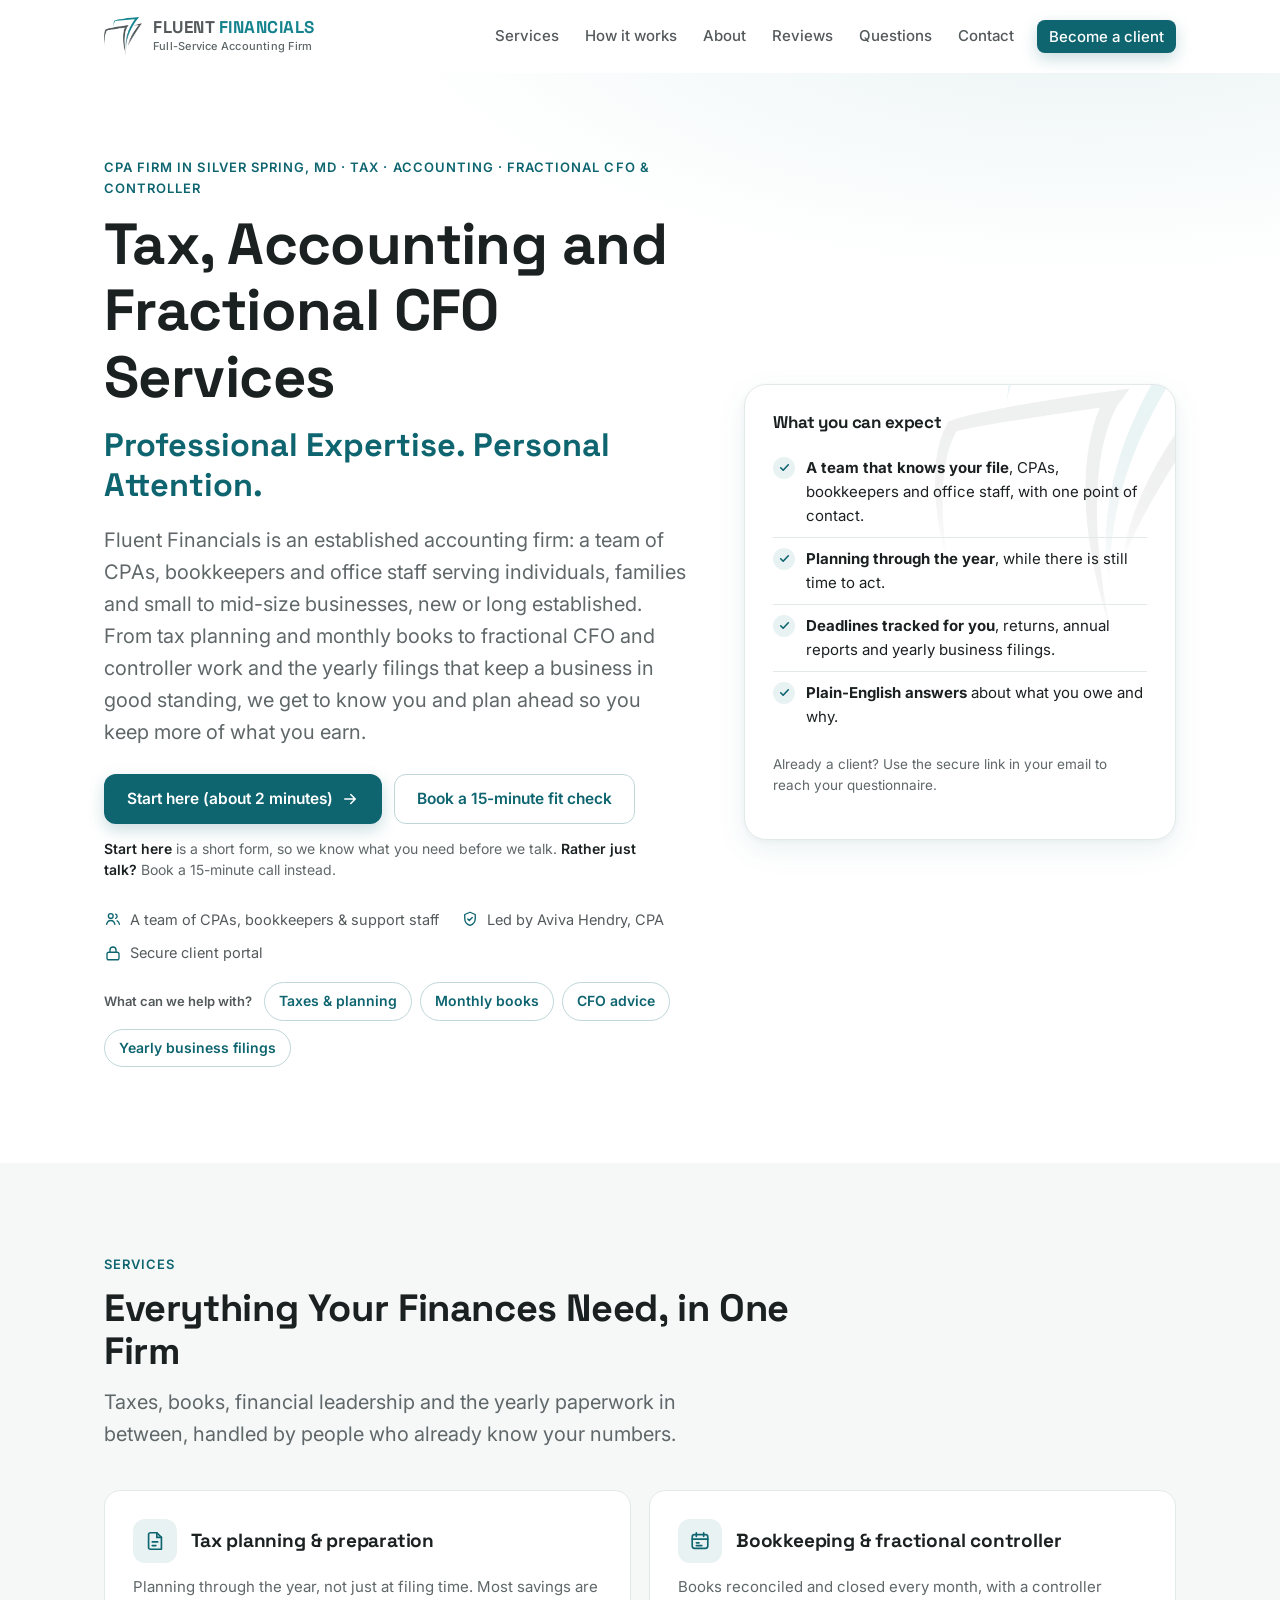
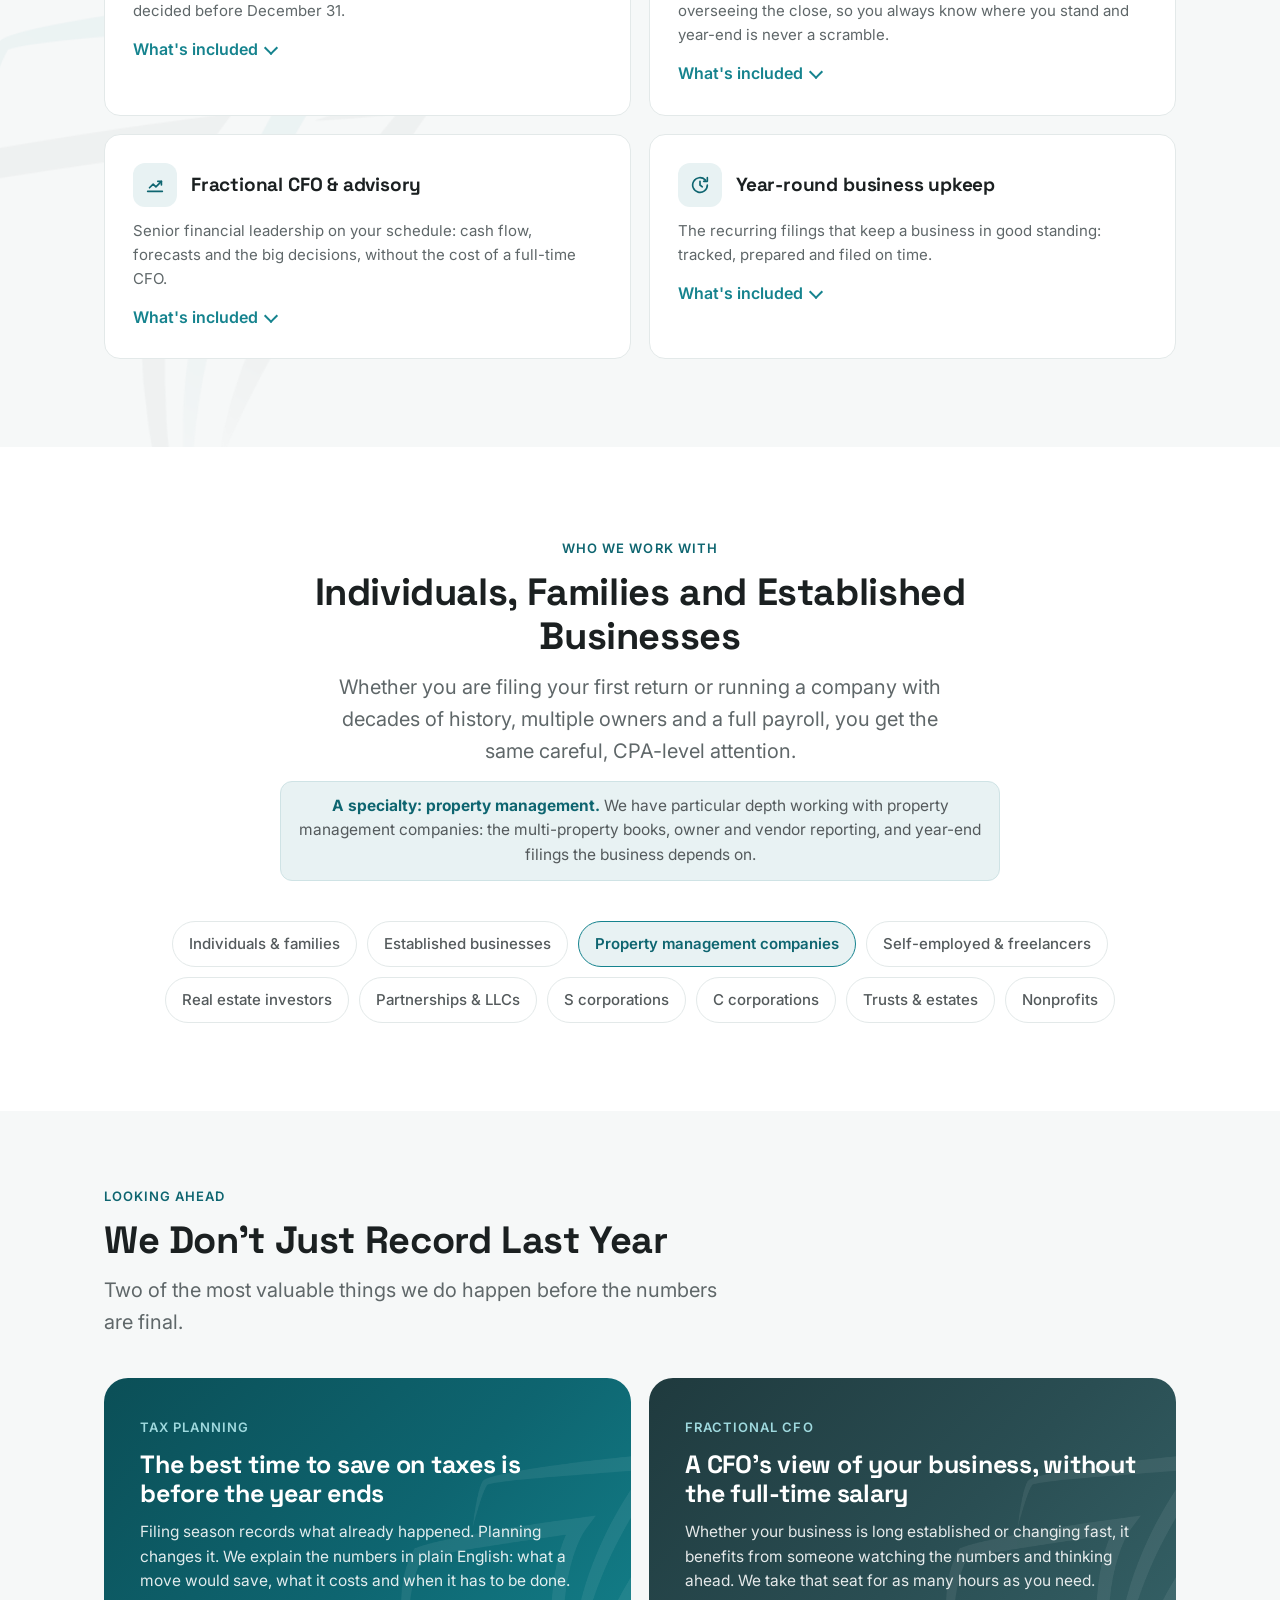
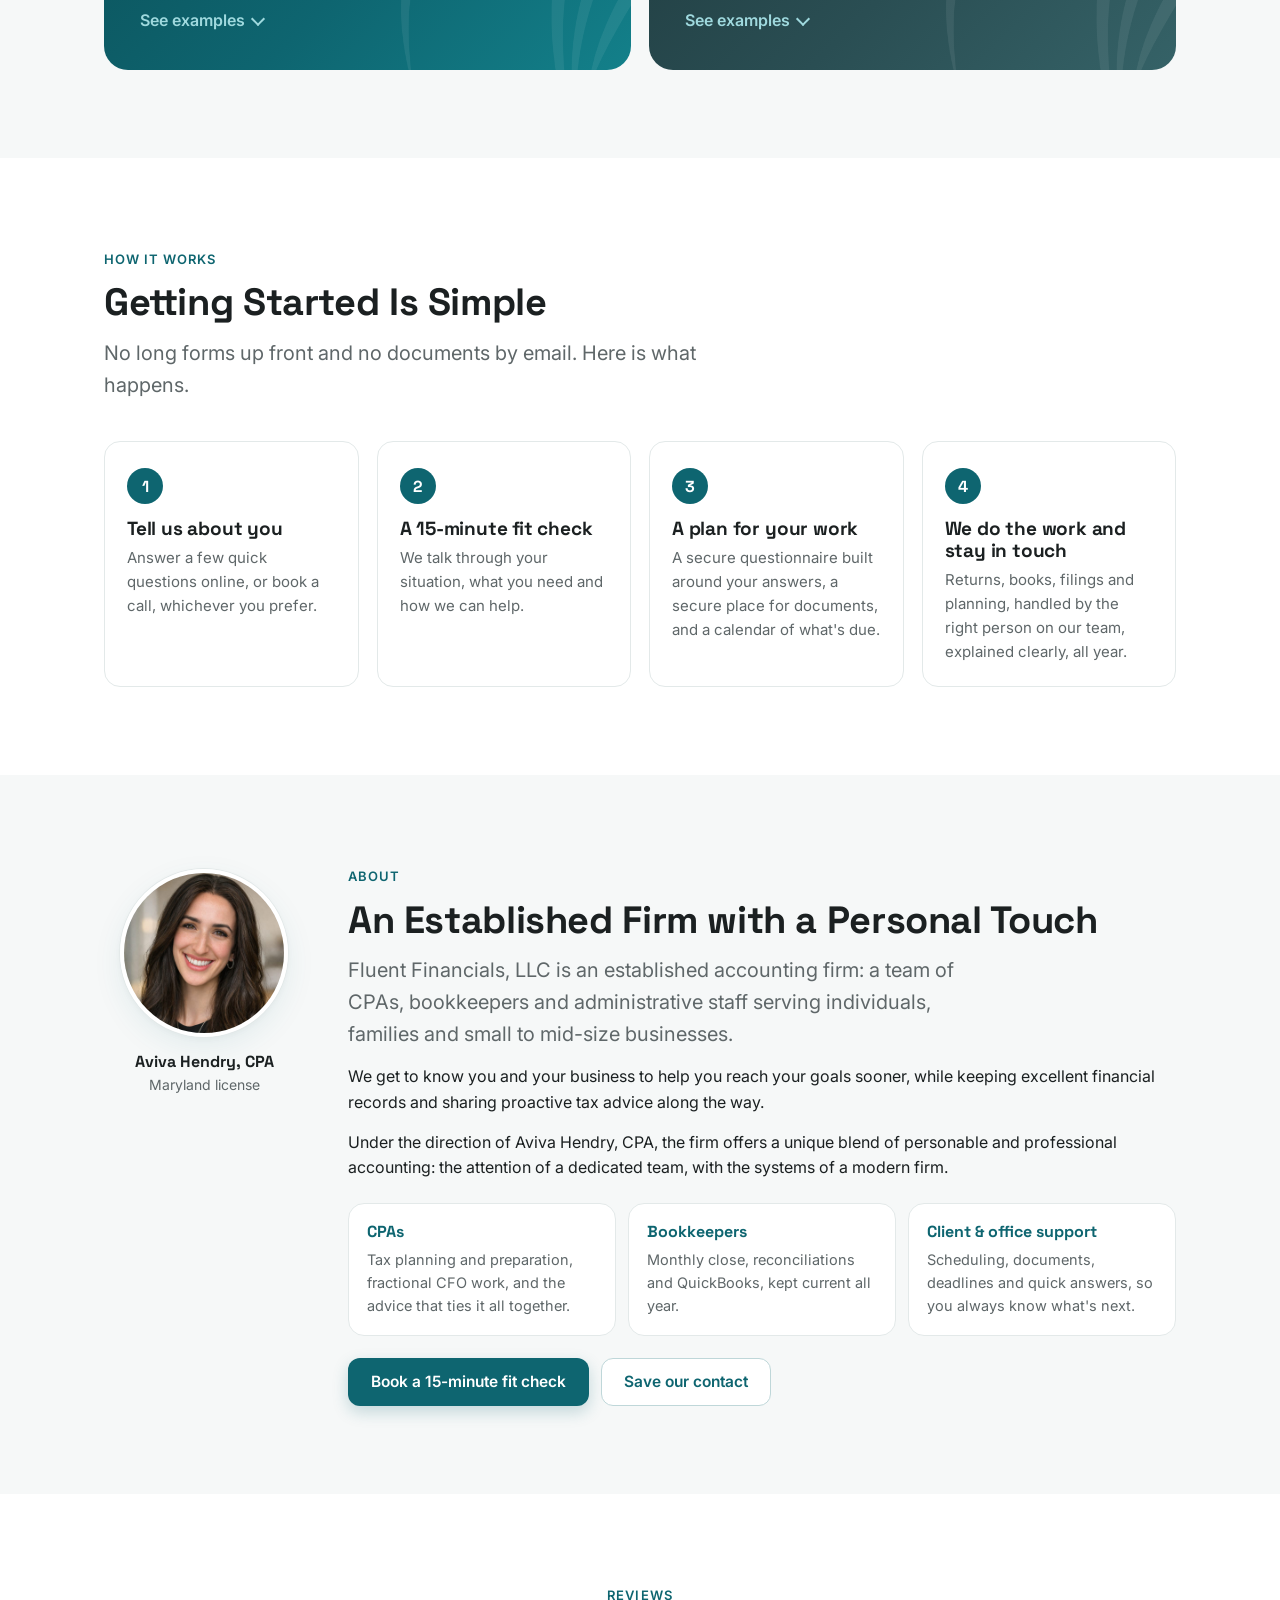
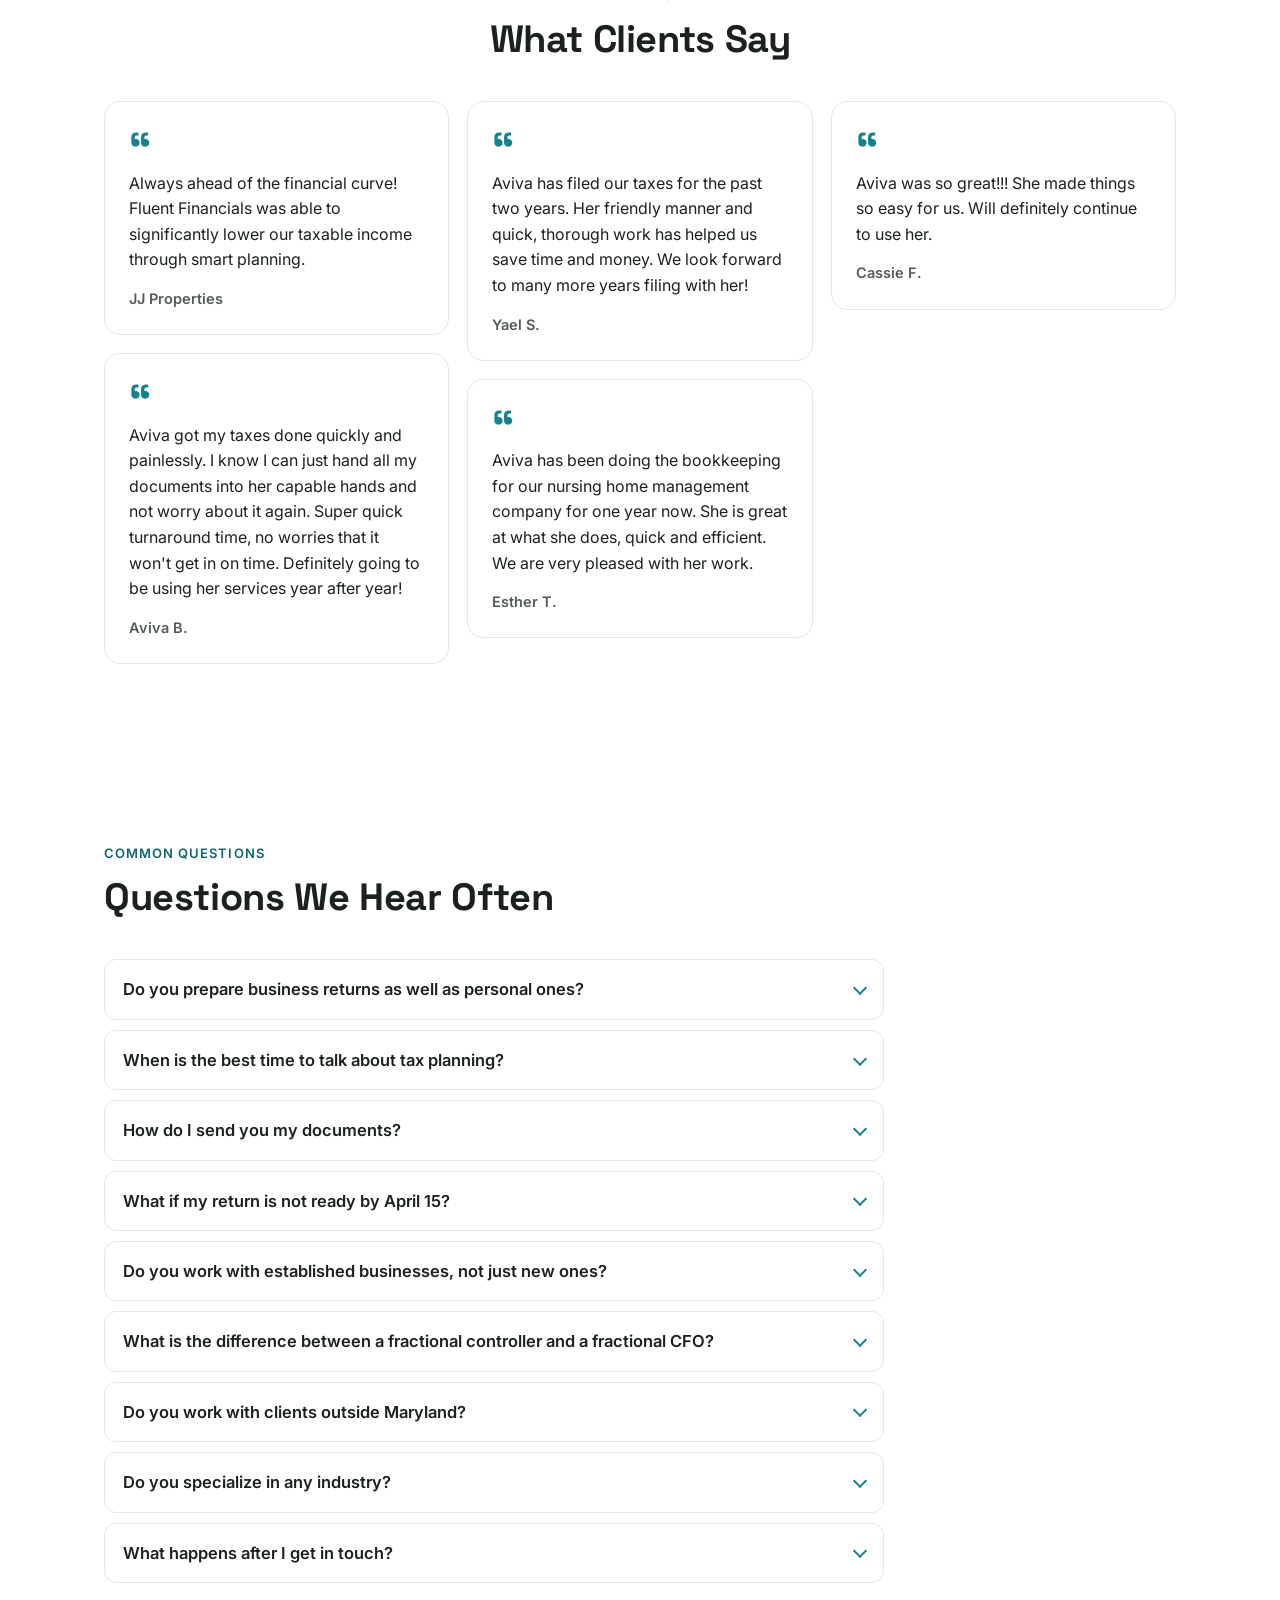
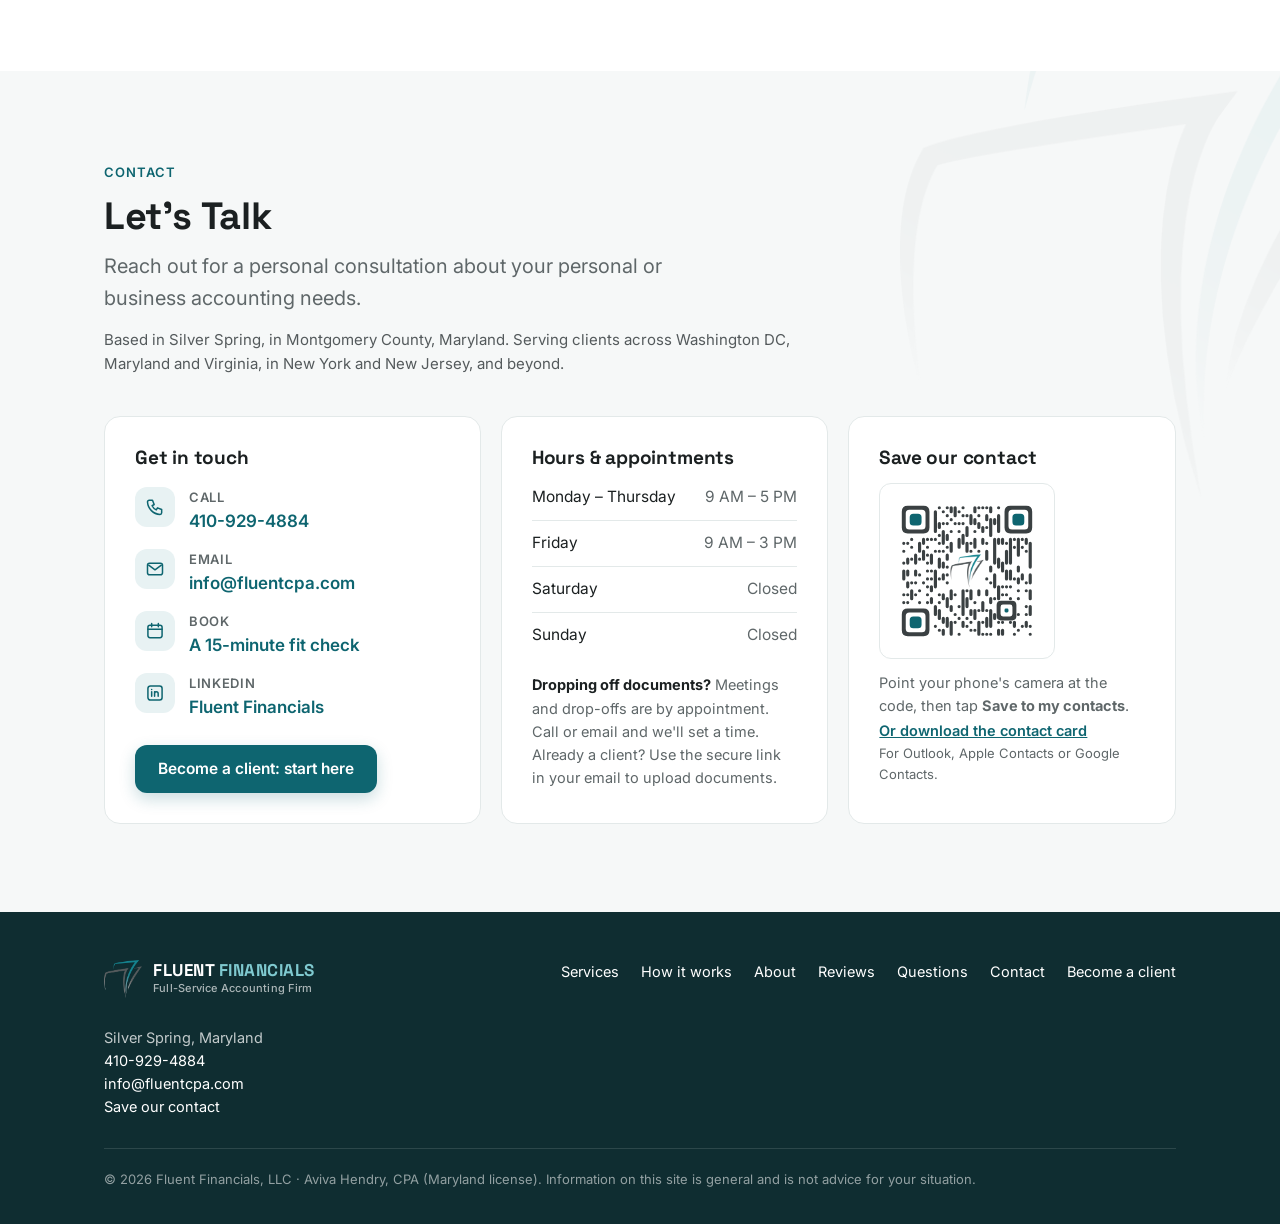
==== commit 60488c93: "Footer: 'general and is not advice for your situation' (owner 2026-11-26); review page: Google's own" ====
--- a/index.html
+++ b/index.html
@@ -1,6 +1,9 @@
 <!DOCTYPE html>
 <html lang="en">
 <head>
+<!-- Google Analytics (GA4). Website only: never on the client portal. -->
+<script async src="https://www.googletagmanager.com/gtag/js?id=G-VRHJ5FX9ZB"></script>
+<script>window.dataLayer=window.dataLayer||[];function gtag(){dataLayer.push(arguments);}gtag('js',new Date());gtag('config','G-VRHJ5FX9ZB');</script>
 <meta charset="UTF-8">
 <meta name="viewport" content="width=device-width, initial-scale=1, viewport-fit=cover">
 <title>Fluent Financials | CPA Firm in Silver Spring, Montgomery County, MD</title>
@@ -475,7 +478,7 @@
         <a class="js-save-contact" href="#save">Save our contact</a>
       </div>
     </div>
-    <div class="foot-legal">© <span id="yr">2026</span> Fluent Financials, LLC · Aviva Hendry, CPA (Maryland license). Information on this site is general and is not tax advice for your situation until we have talked.</div>
+    <div class="foot-legal">© <span id="yr">2026</span> Fluent Financials, LLC · Aviva Hendry, CPA (Maryland license). Information on this site is general and is not advice for your situation.</div>
   </div>
 </footer>
 
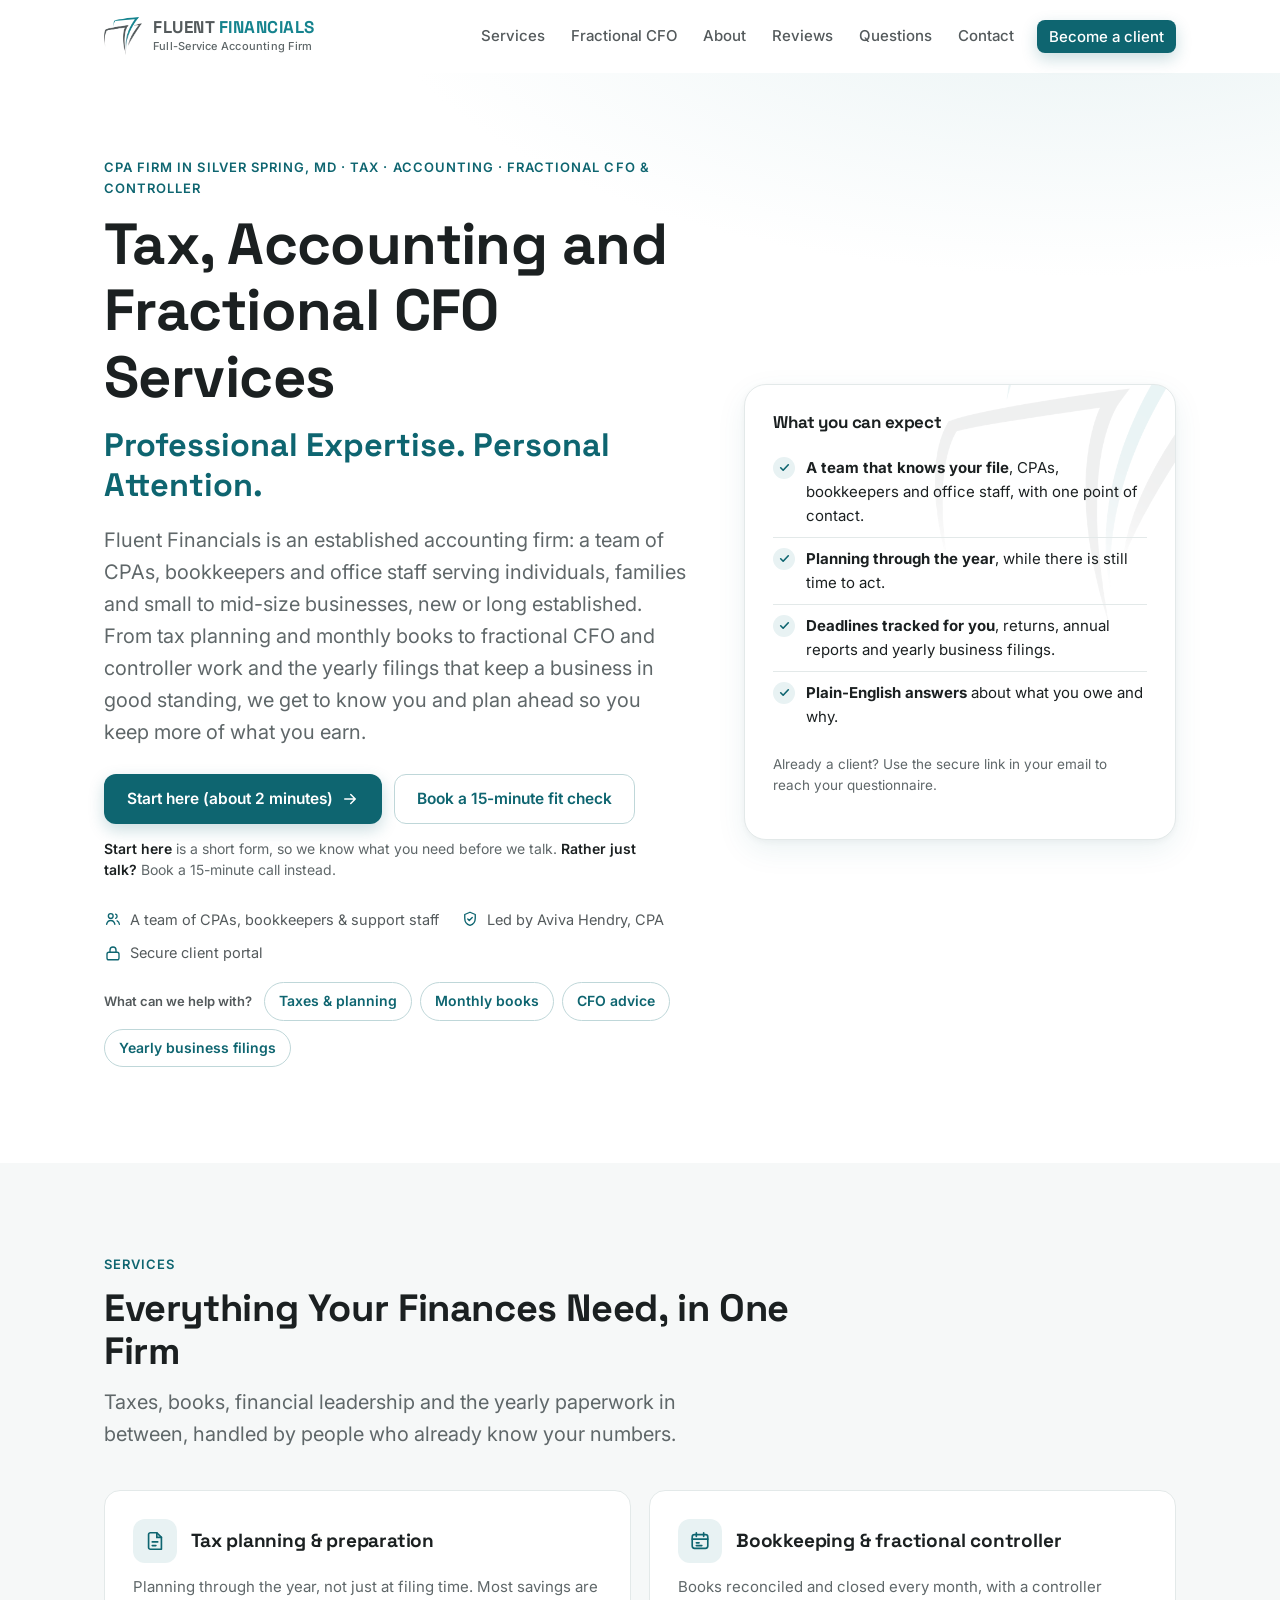
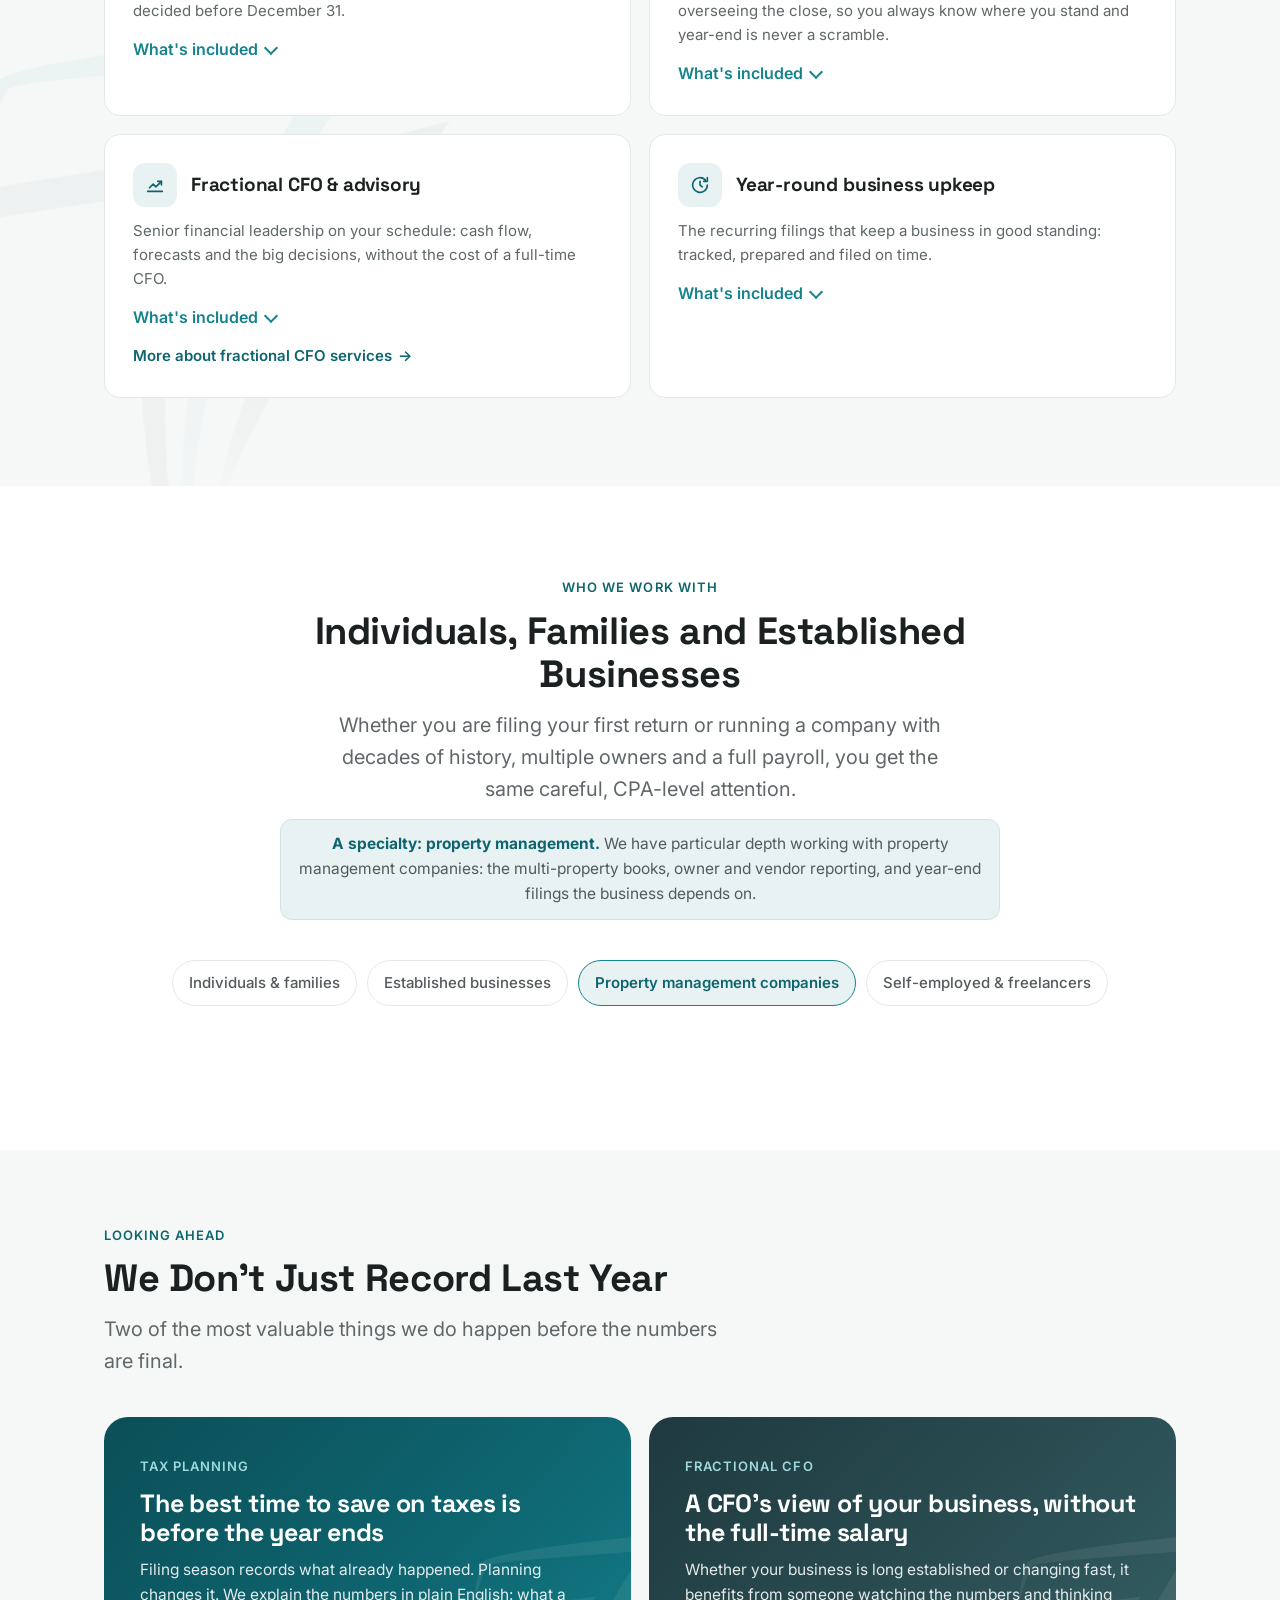
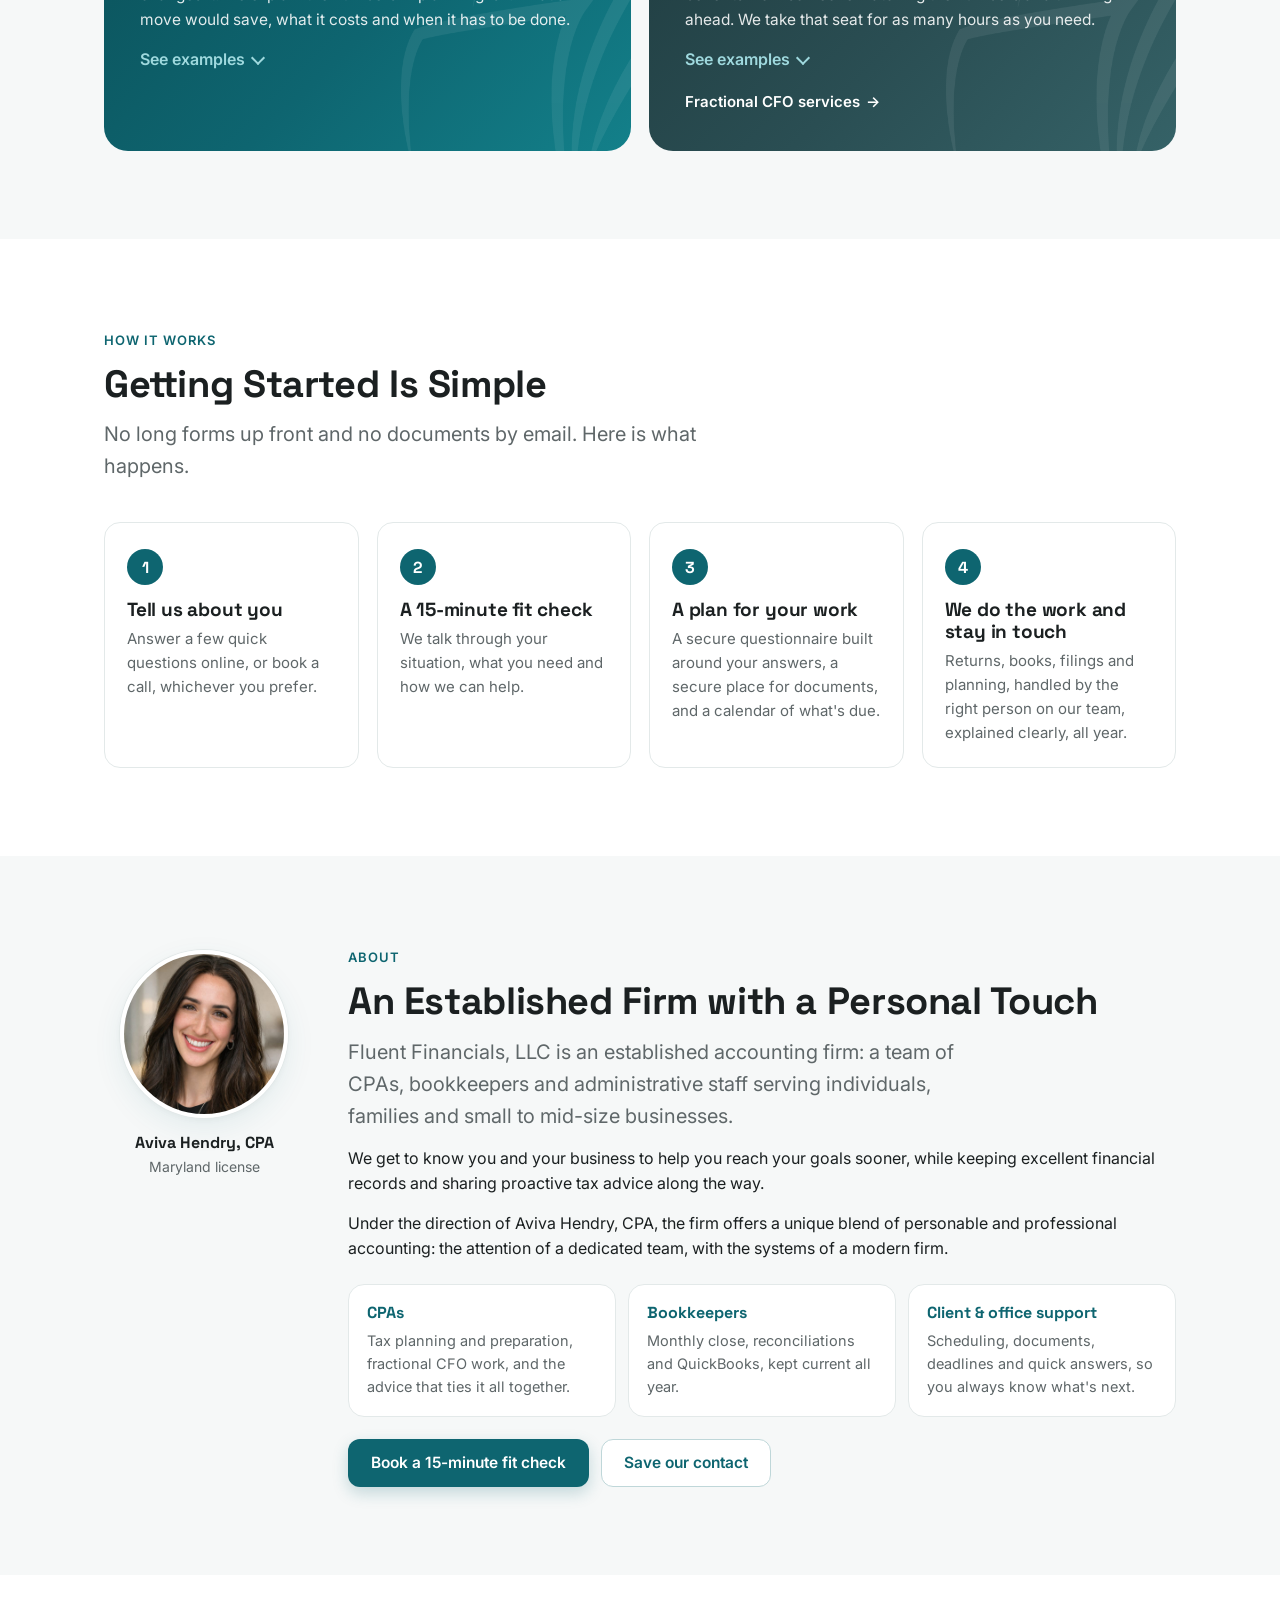
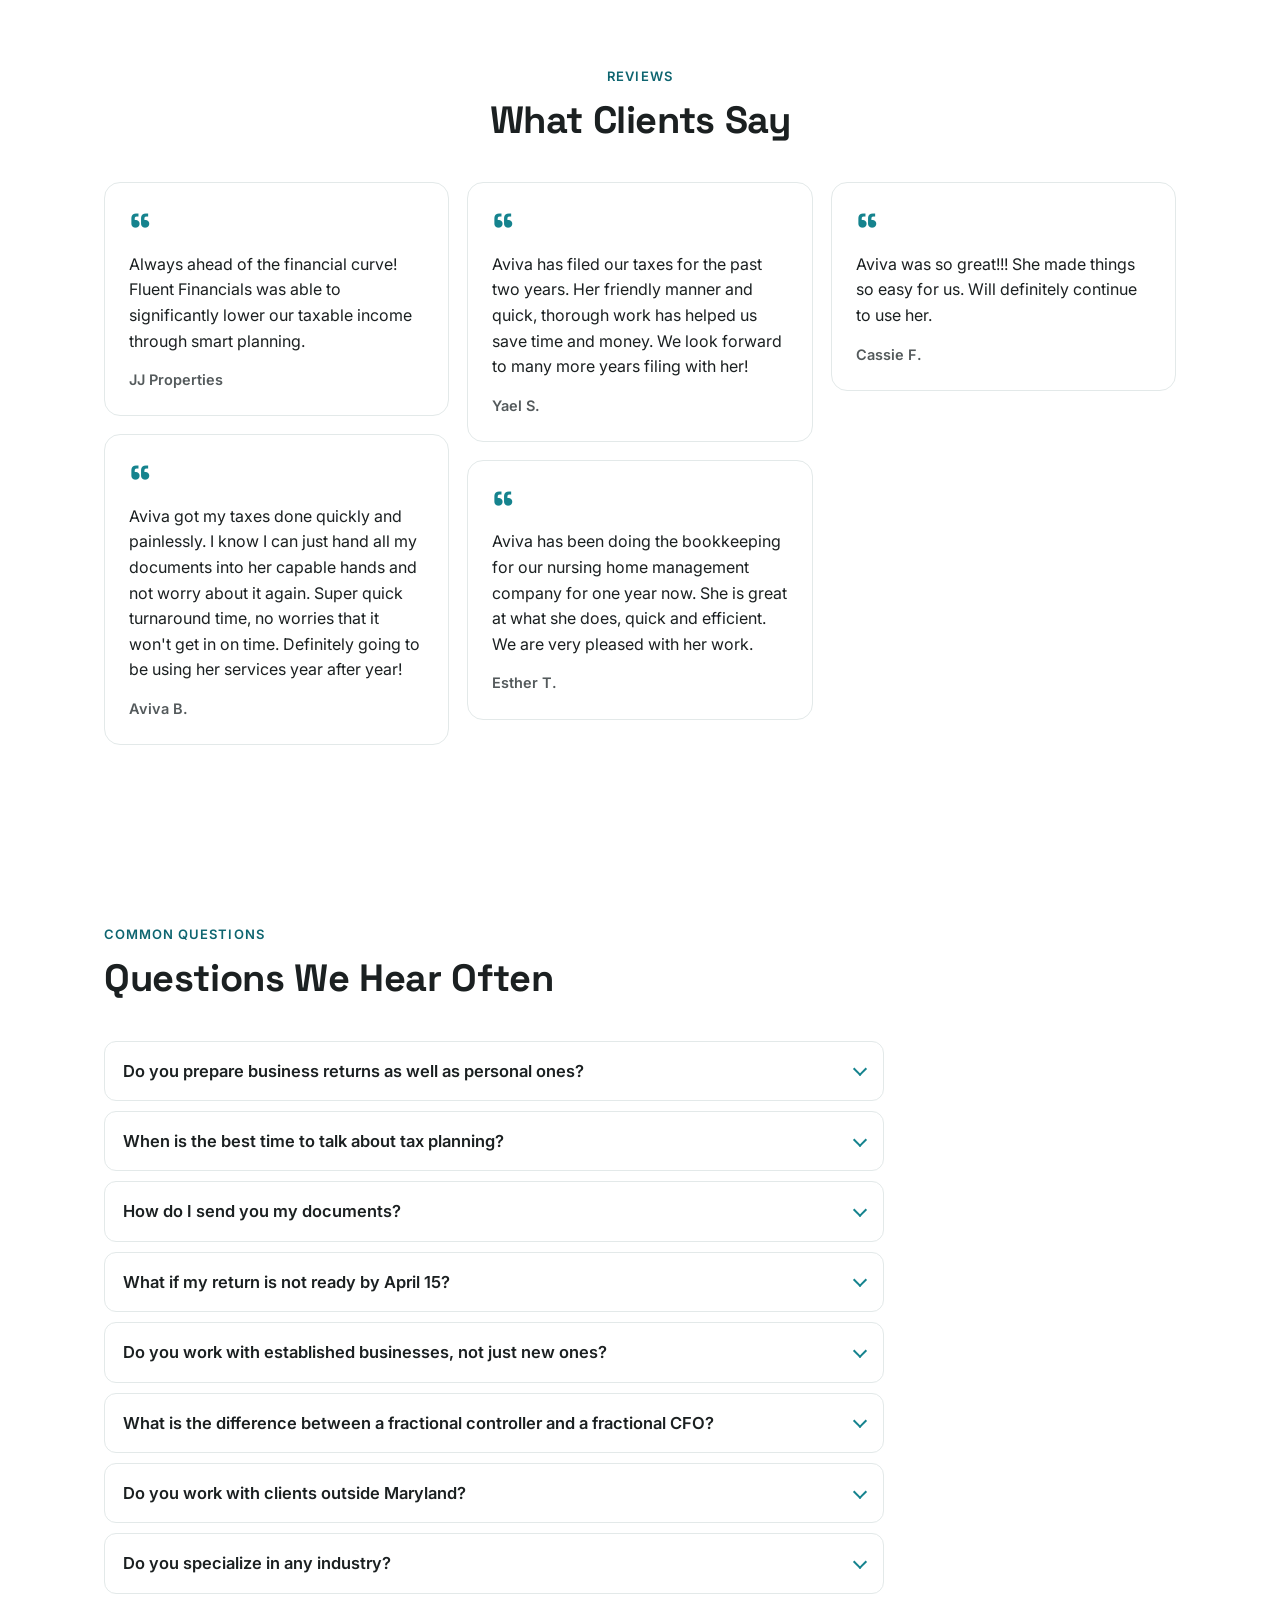
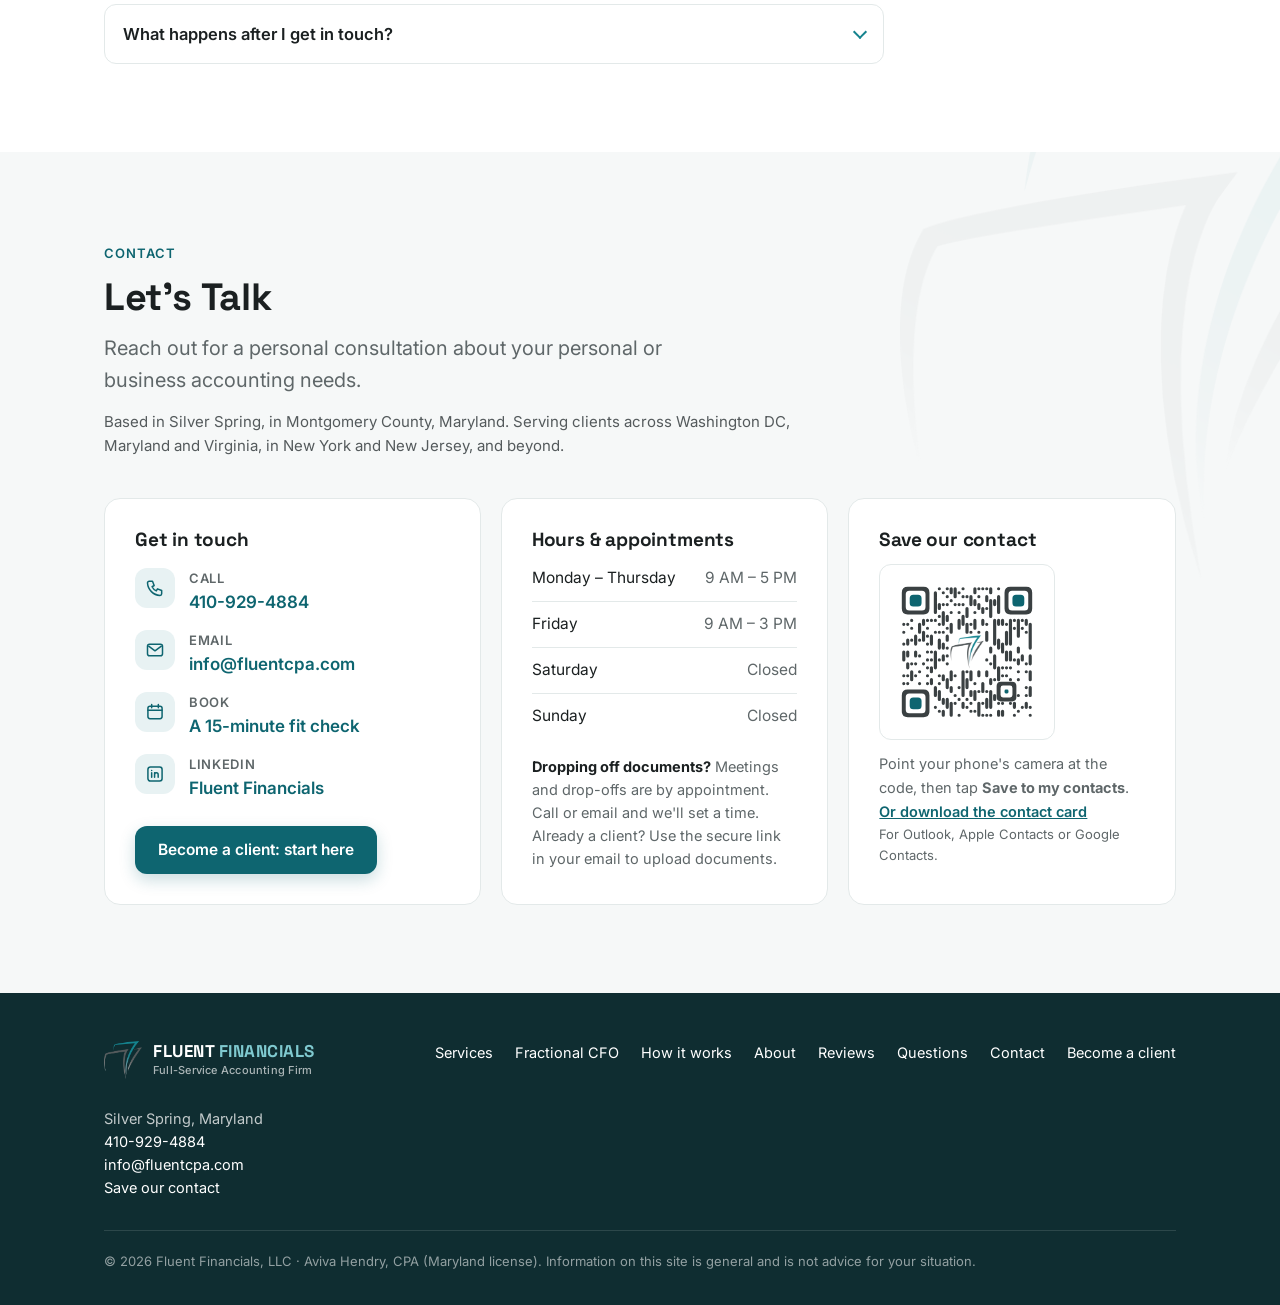
==== commit c40c8352: "Fractional CFO page (owner 2026-11-26: lean into CFO): /fractional-cfo/ with what a CFO does, contro" ====
--- a/index.html
+++ b/index.html
@@ -151,7 +151,7 @@
     <button class="menu-btn" aria-label="Open menu" aria-expanded="false" aria-controls="nav"><span></span><span></span><span></span></button>
     <nav class="nav" id="nav" aria-label="Main">
       <a href="#services">Services</a>
-      <a href="#how">How it works</a>
+      <a href="fractional-cfo/">Fractional CFO</a>
       <a href="#about">About</a>
       <a href="#reviews">Reviews</a><a href="#faq">Questions</a>
       <a href="#contact">Contact</a>
@@ -244,6 +244,7 @@
               <li>Entity formation and structure</li>
             </ul>
           </details>
+          <a class="more-link" href="fractional-cfo/">More about fractional CFO services</a>
         </article>
         <article class="card pillar">
           <div class="pillar-head"><div class="icon"><svg width="22" height="22" viewBox="0 0 24 24" fill="none" aria-hidden="true"><path d="M20 12a8 8 0 11-2.3-5.6M20 4v4h-4" stroke="currentColor" stroke-width="1.8" stroke-linecap="round" stroke-linejoin="round"/><path d="M12 8v4l2.5 2" stroke="currentColor" stroke-width="1.8" stroke-linecap="round"/></svg></div>
@@ -320,6 +321,7 @@
               <li><b>Big decisions</b>Hiring, pricing, financing, expansion or succession, with the numbers in front of you.</li>
             </ul>
           </details>
+          <a class="more-link more-link-dark" href="fractional-cfo/">Fractional CFO services</a>
         </div>
       </div>
     </div>
@@ -469,7 +471,7 @@
         <span class="brand-word">FLUENT<span> FINANCIALS</span><small>Full-Service Accounting Firm</small></span>
       </a>
       <nav class="foot-links" aria-label="Footer">
-        <a href="#services">Services</a><a href="#how">How it works</a><a href="#about">About</a><a href="#reviews">Reviews</a><a href="#faq">Questions</a><a href="#contact">Contact</a><a href="start.html">Become a client</a>
+        <a href="#services">Services</a><a href="fractional-cfo/">Fractional CFO</a><a href="#how">How it works</a><a href="#about">About</a><a href="#reviews">Reviews</a><a href="#faq">Questions</a><a href="#contact">Contact</a><a href="start.html">Become a client</a>
       </nav>
       <div>
         Silver Spring, Maryland<br>
--- a/assets/site.css
+++ b/assets/site.css
@@ -47,7 +47,7 @@
 .nav .btn{margin-left:8px;color:#fff;}
 .menu-btn{display:none;margin-left:auto;background:none;border:1px solid var(--line);border-radius:10px;width:44px;height:44px;cursor:pointer;}
 .menu-btn span{display:block;width:18px;height:2px;background:var(--ink);margin:4px auto;border-radius:2px;}
-@media (max-width:860px){
+@media (max-width:1000px){
   .menu-btn{display:block;}
   .nav{display:none;position:absolute;top:72px;left:0;right:0;flex-direction:column;align-items:stretch;background:var(--paper);border-bottom:1px solid var(--line);padding:10px 16px 18px;box-shadow:0 12px 24px rgba(0,0,0,.06);}
   .nav.open{display:flex;}
@@ -291,3 +291,11 @@
 .band::after{content:"";position:absolute;pointer-events:none;width:300px;height:298px;right:-70px;bottom:-80px;background:url(mark-512.png) no-repeat center/contain;filter:brightness(0) invert(1);opacity:.07;}
 .band > *{position:relative;z-index:1;}
 @media (max-width:720px){#services::before{width:420px;height:417px;left:-160px;bottom:-120px;}#contact::before{width:360px;height:357px;right:-150px;top:-60px;}.hero-card .mark-bg{width:240px;}}
+
+/* A link from a homepage card to its own page (2026-11-26). */
+.more-link{display:inline-flex;align-items:center;gap:6px;margin-top:14px;font-weight:600;font-size:15px;color:var(--teal-deep);text-decoration:none;}
+.more-link::after{content:"\2192";transition:transform .2s ease;}
+.more-link:hover::after{transform:translateX(3px);}
+.more-link-dark{color:#fff;margin-top:18px;}
+.nav a[aria-current="page"]{color:var(--teal-deep);background:var(--teal-mist);}
+.nav a{white-space:nowrap;}
